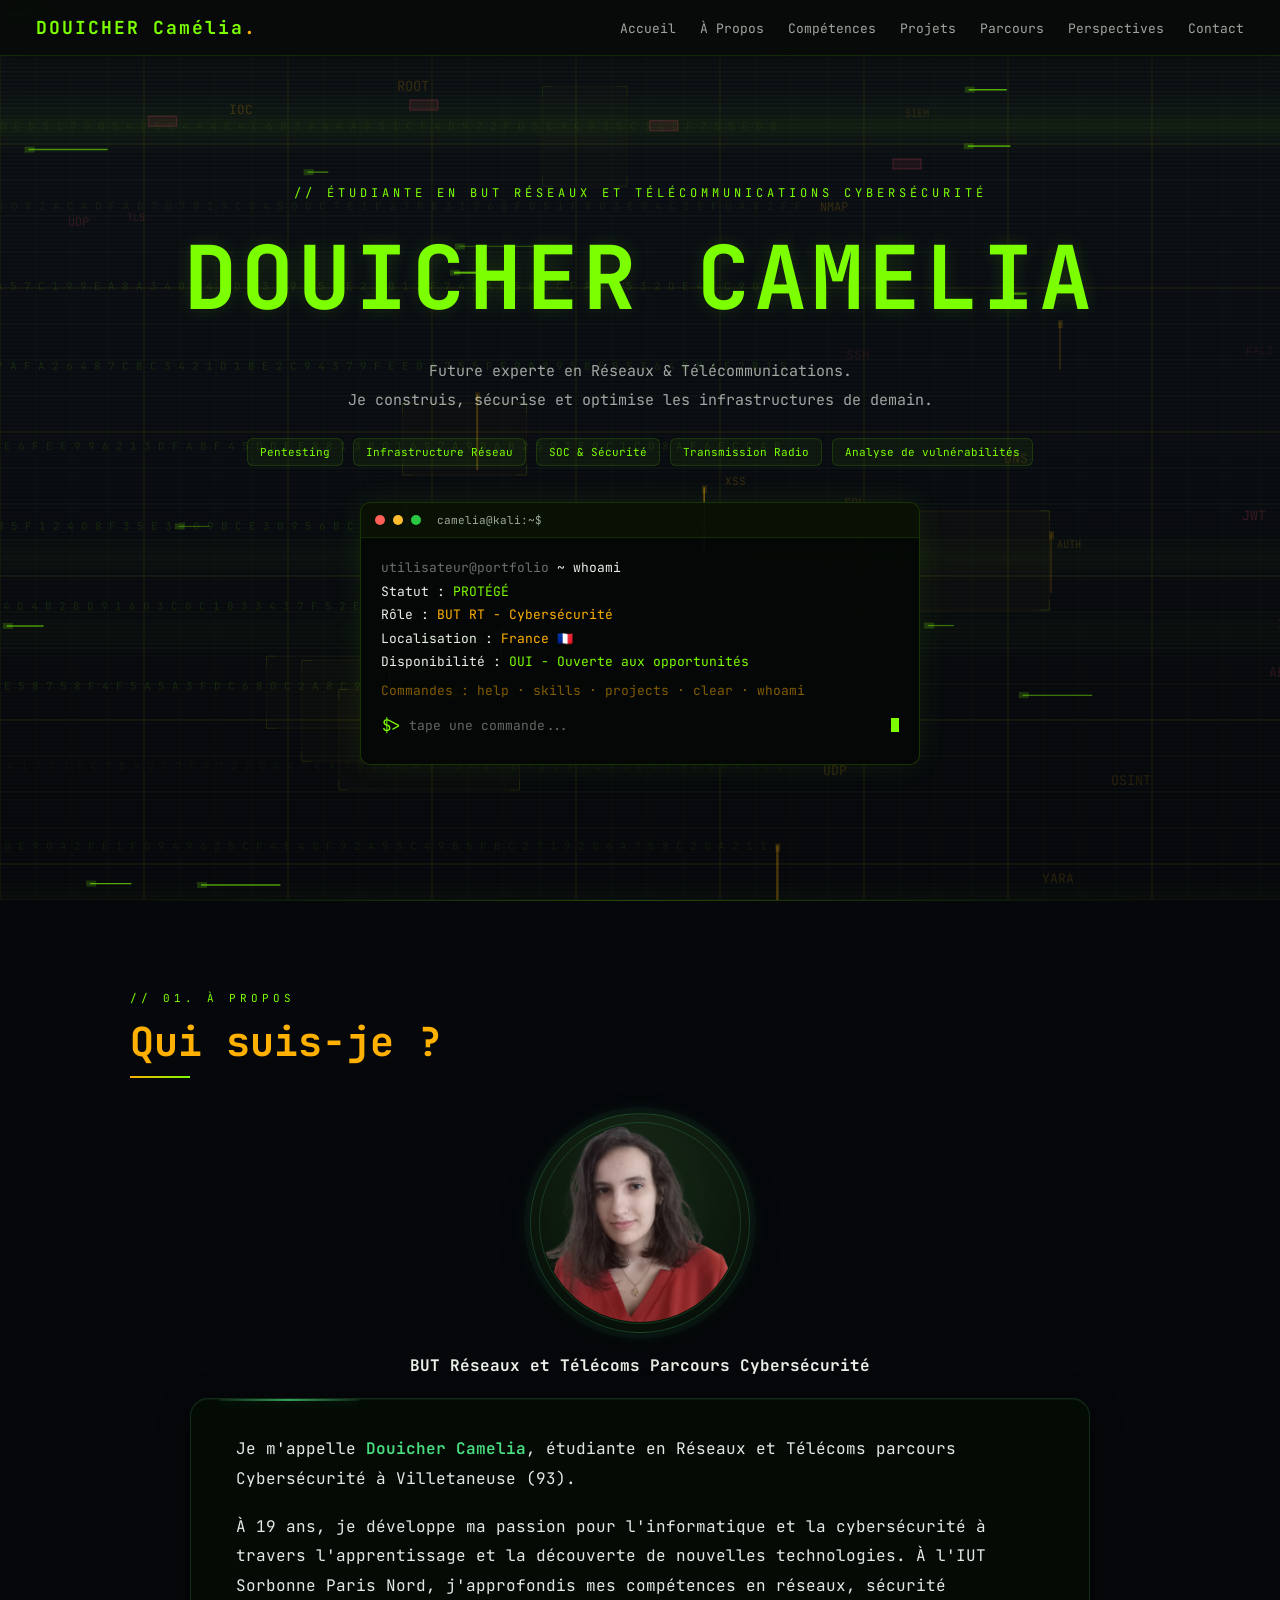
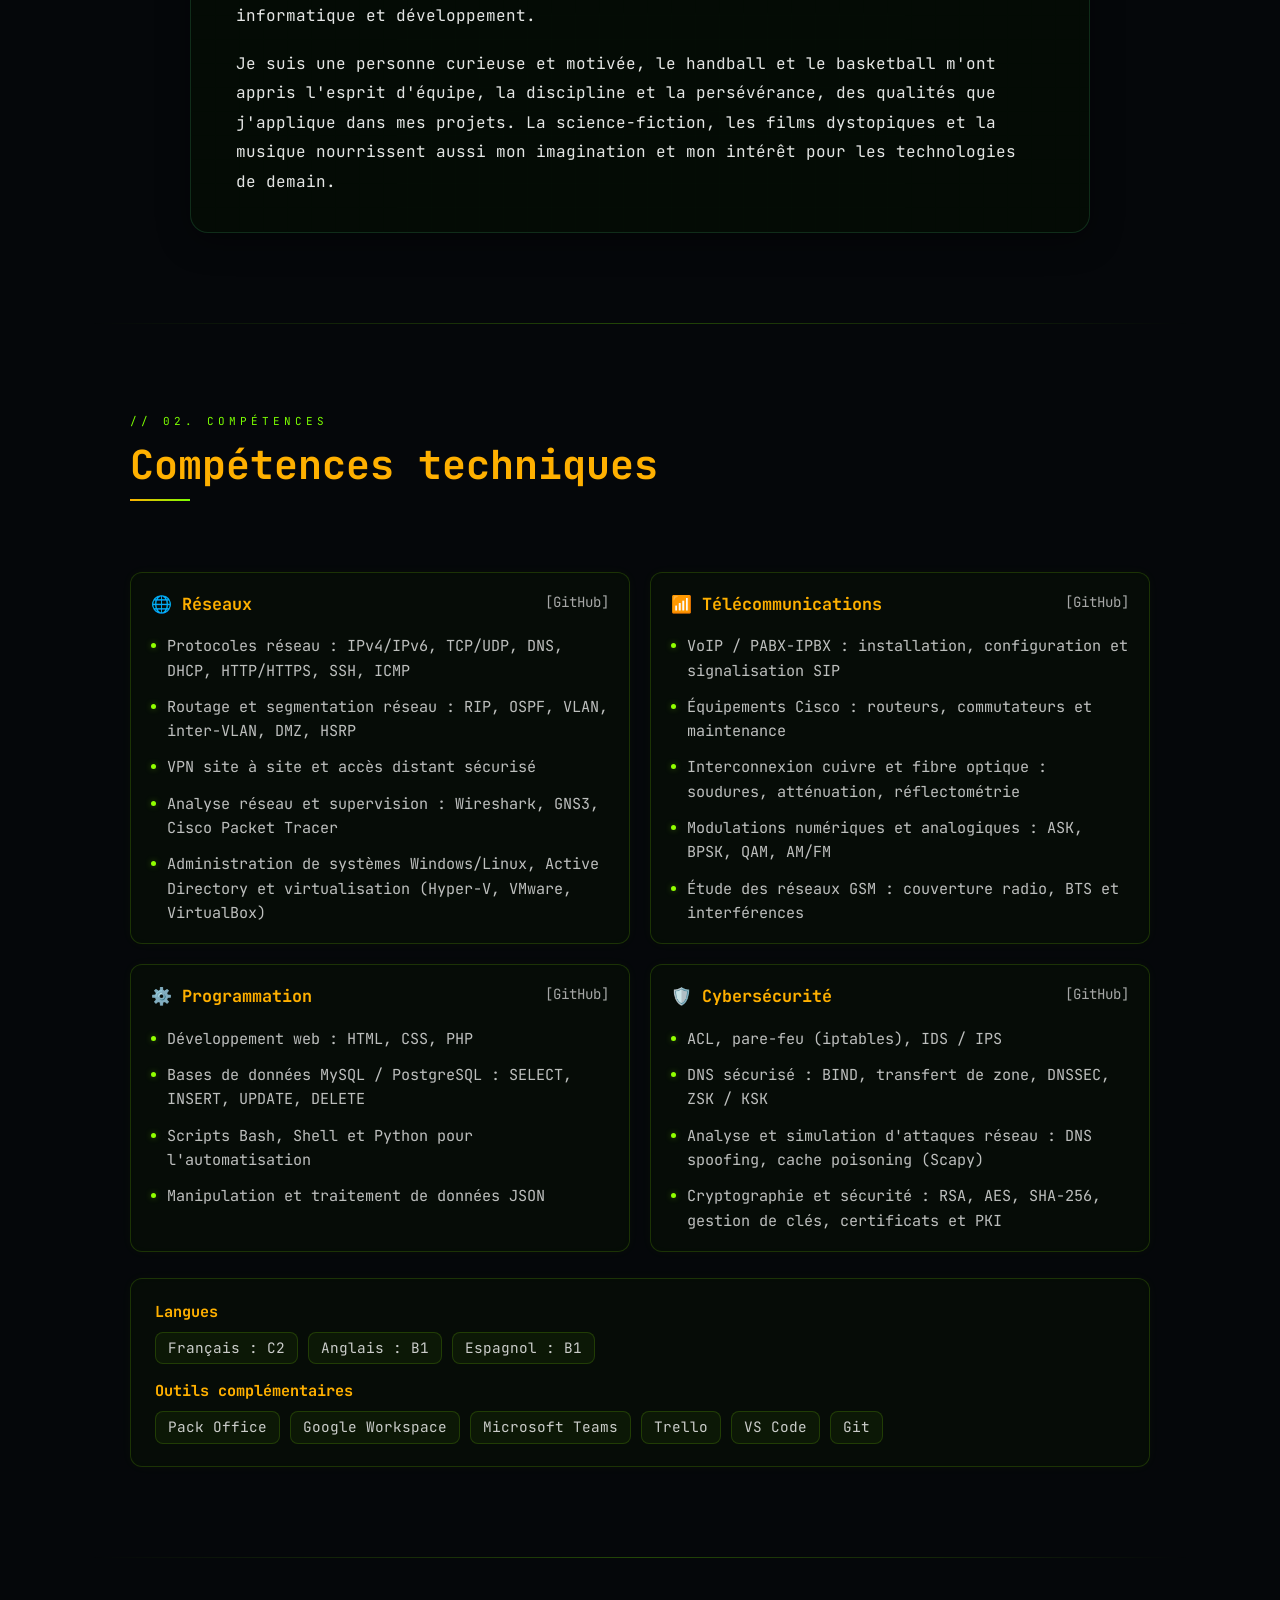
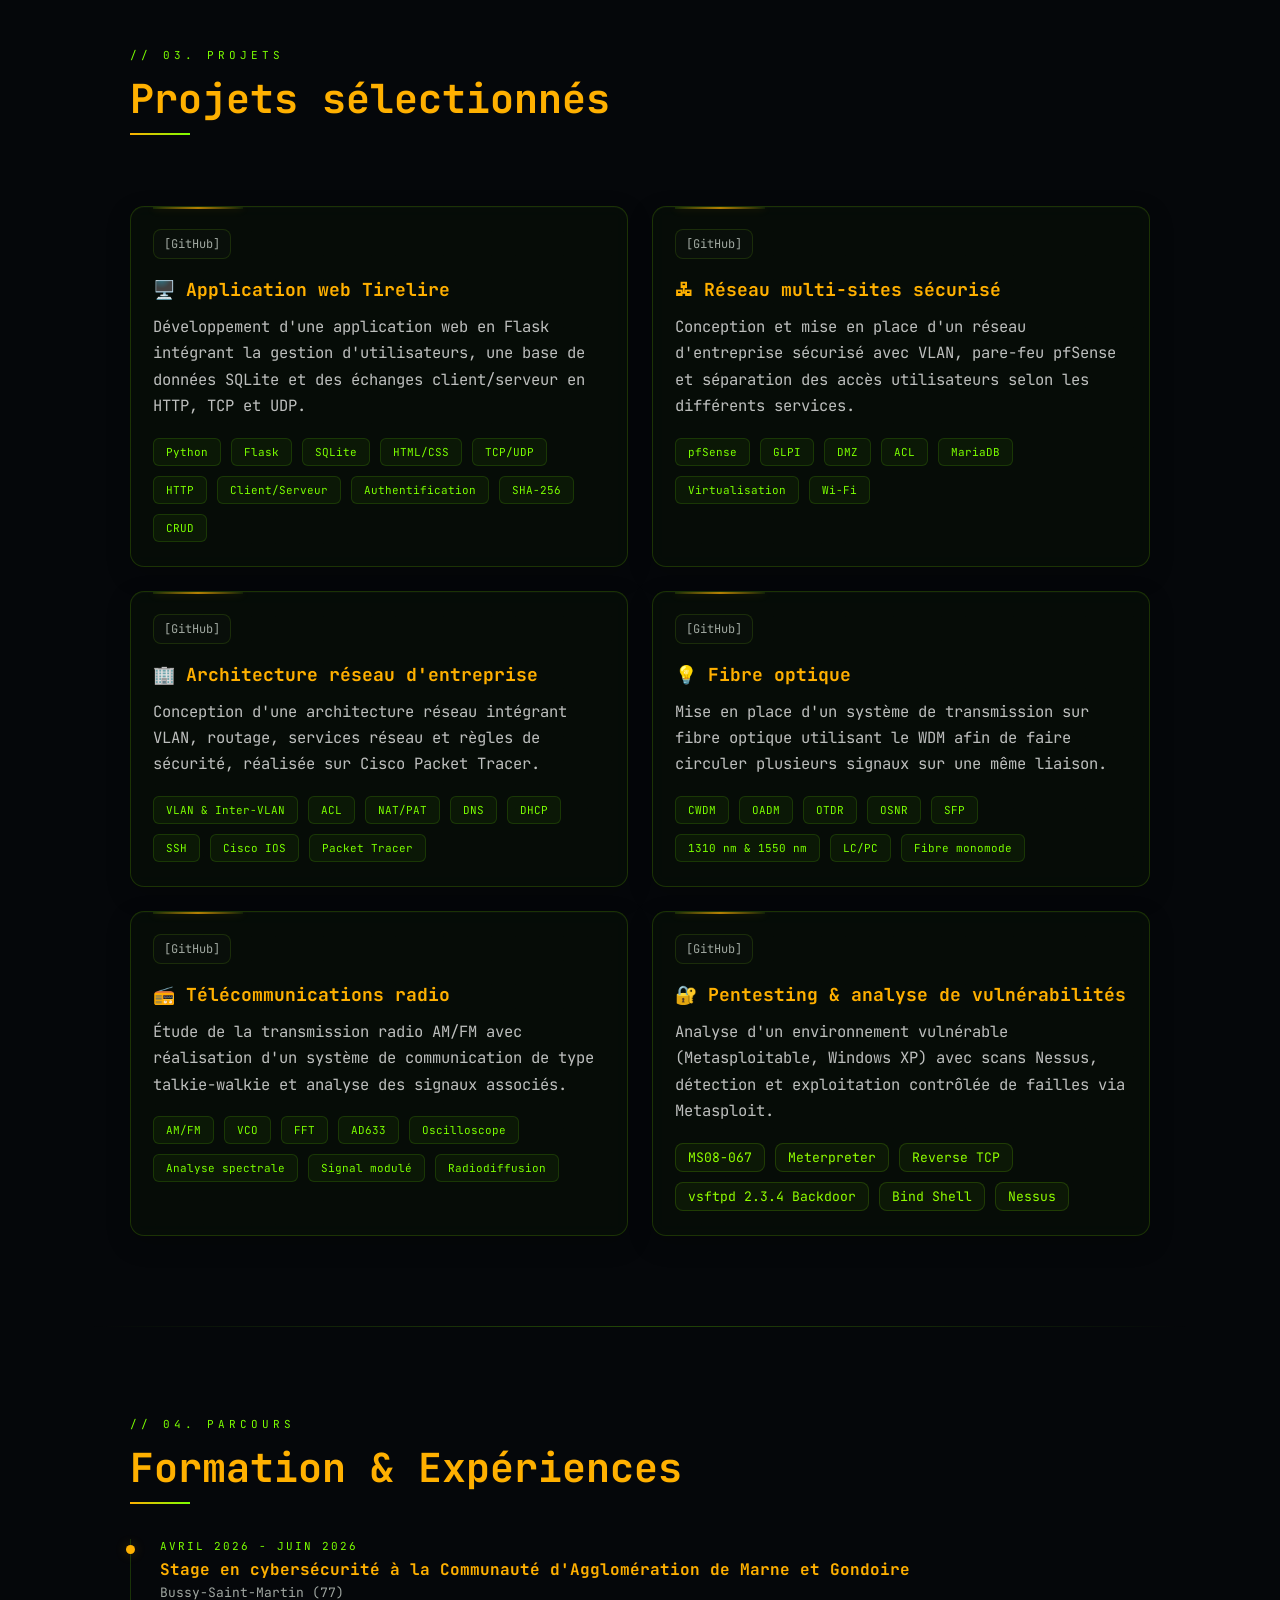
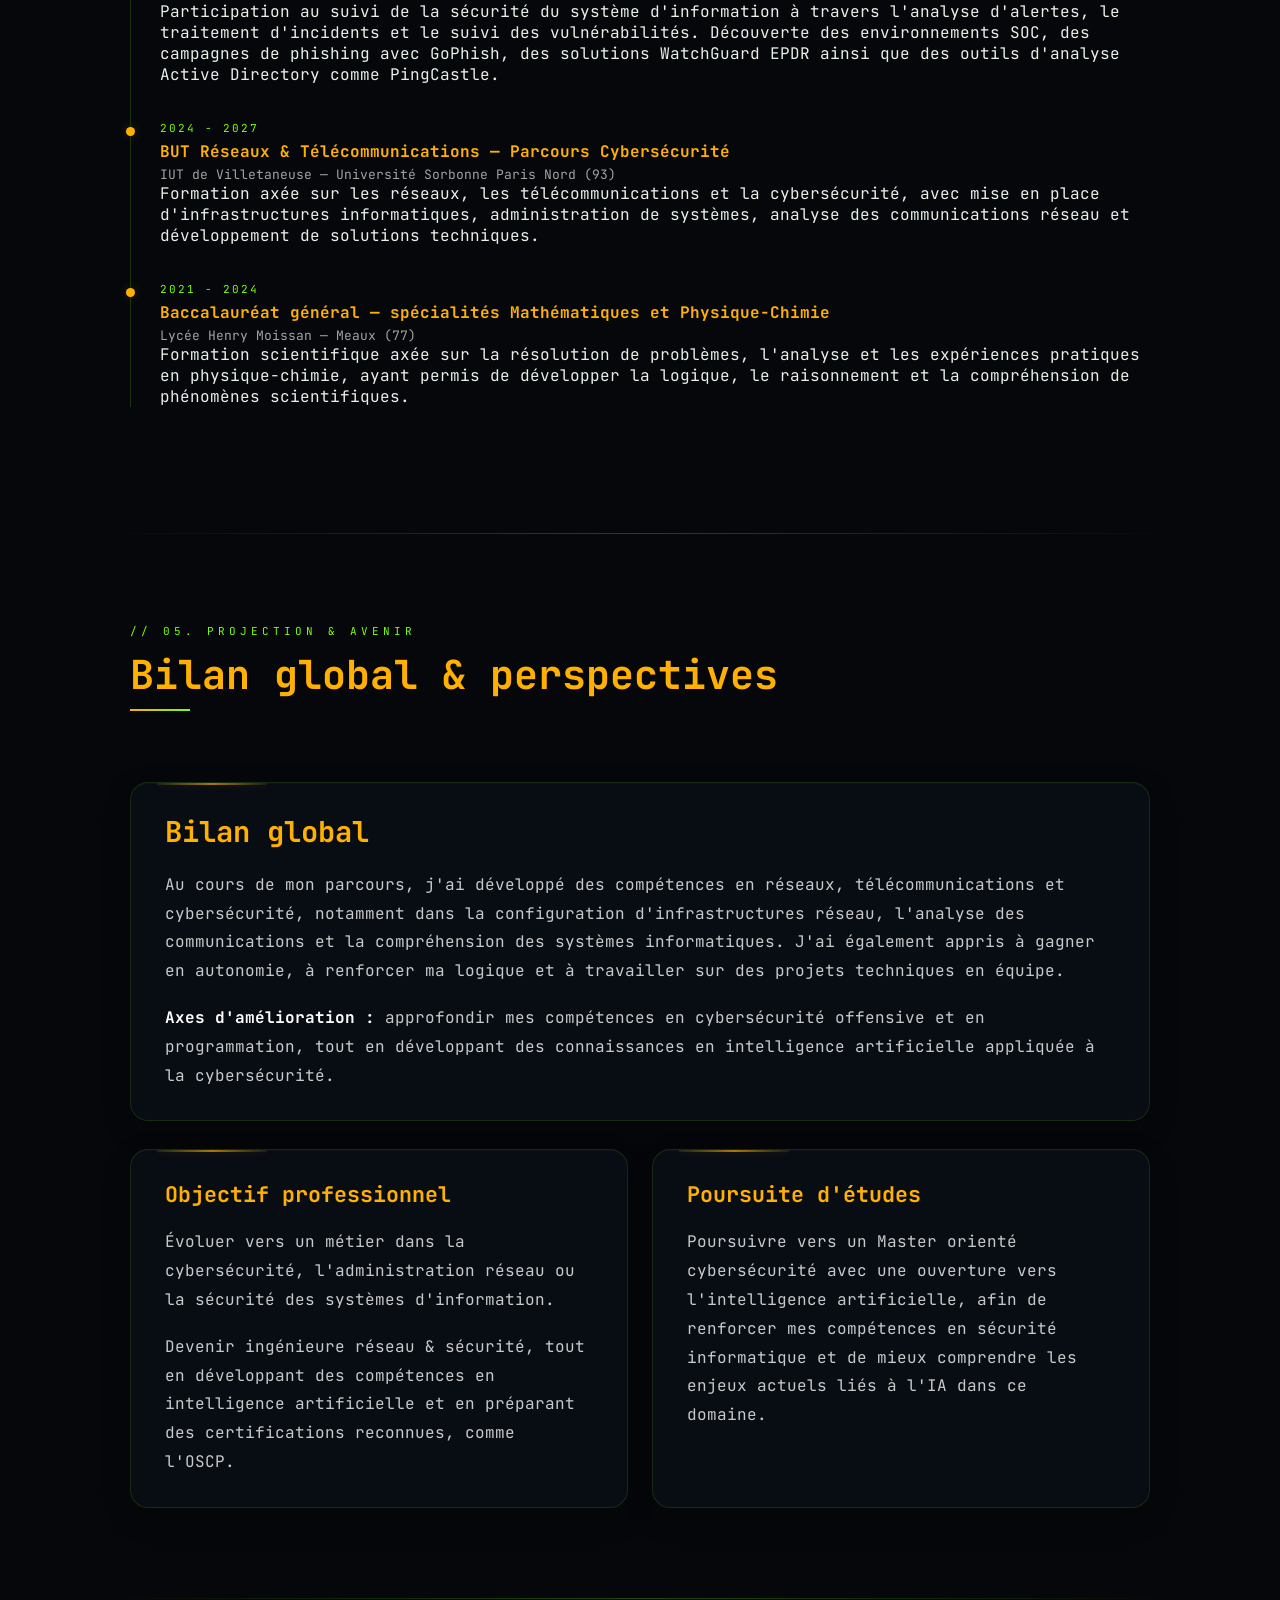
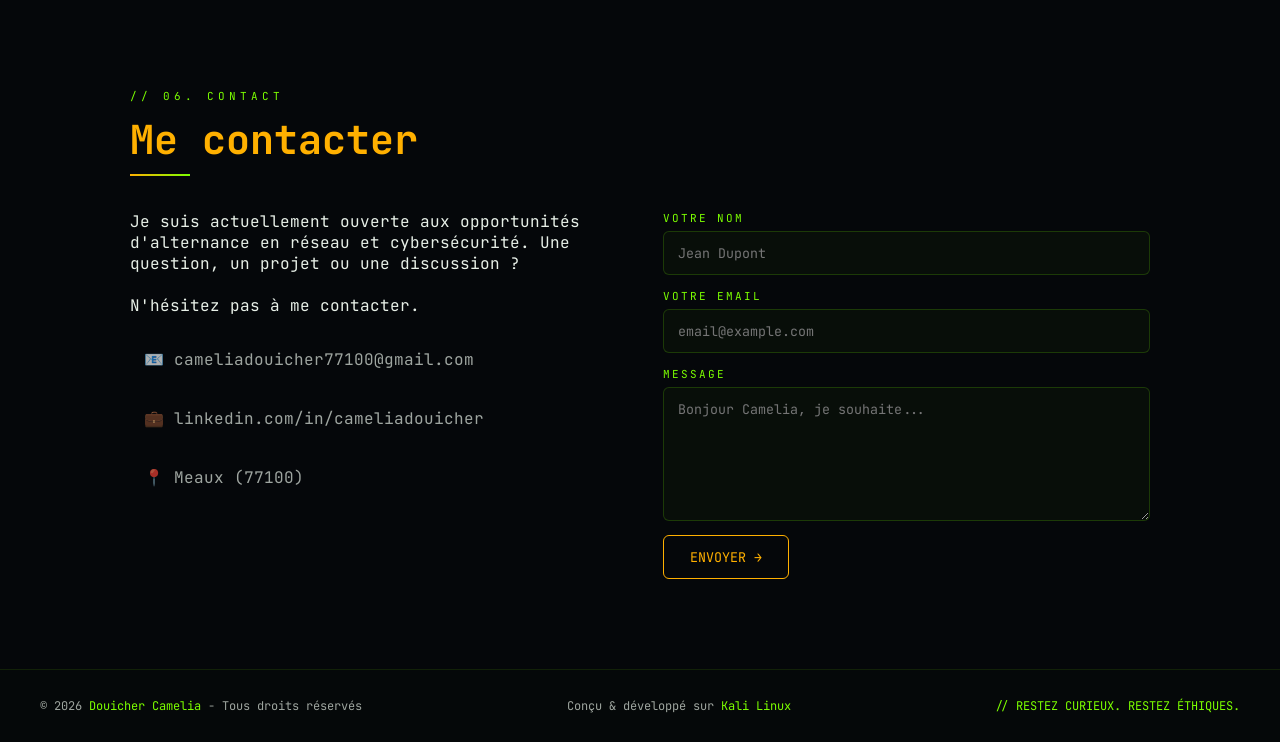
==== index.html @ 4613e871 "Create index.html" ====
<!doctype html>
<html lang="fr">
  <head>
    <meta charset="UTF-8" />
    <meta name="viewport" content="width=device-width, initial-scale=1.0" />
    <title>Portfolio Cyber | DOUICHER Camelia</title>
    <link
      href="https://fonts.googleapis.com/css2?family=JetBrains+Mono:wght@300;400;700&display=swap"
      rel="stylesheet"
    />
    <link rel="stylesheet" href="style.css" />
  </head>
  <body>
    <!-- ── FOND ANIMÉ ── -->
    <canvas id="bg-canvas"></canvas>

    <!-- ── NAVIGATION ── -->
    <nav>
      <a class="nav-logo" href="#home">DOUICHER Camélia<span>.</span></a>
      <ul class="nav-links">
        <li><a href="#home">Accueil</a></li>
        <li><a href="#about">À Propos</a></li>
        <li><a href="#skills">Compétences</a></li>
        <li><a href="#projects">Projets</a></li>
        <li><a href="#experience">Parcours</a></li>
        <li><a href="#avenir">Perspectives</a></li>
        <li><a href="#contact">Contact</a></li>
      </ul>
    </nav>
    
    <!-- ── HERO ── -->
    <header class="hero" id="home">
      <p class="hero-sub">
        // ÉTUDIANTE EN BUT RÉSEAUX ET TÉLÉCOMMUNICATIONS CYBERSÉCURITÉ
      </p>
      <h1 class="glitch" data-text="DOUICHER CAMELIA">DOUICHER CAMELIA</h1>
      <p class="hero-desc">
        Future experte en Réseaux & Télécommunications.
        <br />
        Je construis, sécurise et optimise les infrastructures de demain.
      </p>
      <div class="hero-badges">
        <span class="badge">Pentesting</span>
        <span class="badge">Infrastructure Réseau</span>
        <span class="badge">SOC & Sécurité</span>
        <span class="badge">Transmission Radio</span>
        <span class="badge">Analyse de vulnérabilités</span>
      </div>

      <!-- TERMINAL -->
      <div class="terminal-wrap">
        <div class="terminal">
          <div class="terminal-bar">
            <span class="dot r"></span>
            <span class="dot y"></span>
            <span class="dot g"></span>
            <span class="terminal-title">camelia@kali:~$</span>
          </div>
          <div class="terminal-body">
            <p><span class="t-label">utilisateur@portfolio</span> ~ whoami</p>
            <p>Statut : <span class="t-green">PROTÉGÉ</span></p>
            <p>Rôle : <span class="t-yellow">BUT RT - Cybersécurité</span></p>
            <p>Localisation : <span class="t-yellow">France 🇫🇷</span></p>
            <p>
              Disponibilité :
              <span class="t-green">OUI - Ouverte aux opportunités</span>
            </p>
            <p class="terminal-help">
              Commandes : help · skills · projects · clear · whoami
            </p>
            <div class="terminal-input-row">
              <span class="prompt">$&gt;</span>
              <input
                id="terminal-input"
                placeholder="tape une commande..."
                autocomplete="off"
                spellcheck="false"
              />
              <span class="cursor-blink"></span>
            </div>
            <div id="output"></div>
          </div>
        </div>
      </div>
    </header>

<!-- ── ABOUT ── -->
<div class="section-divider"></div>

<section id="about">
  <p class="section-label fade-in">// 01. À PROPOS</p>
  <h2 class="section-title fade-in">Qui suis-je ?</h2>

  <div class="about-stack">
    <div class="about-photo fade-in">
      <div class="photo-circle">
        <img src="camelia.png" alt="Douicher Camelia">
      </div>
    </div>

      <h4>BUT Réseaux et Télécoms Parcours Cybersécurité</h4>

    <div class="about-text fade-in">
      <div class="about-card">
        <p>
          Je m'appelle <strong>Douicher Camelia</strong>, étudiante en Réseaux et
          Télécoms parcours Cybersécurité à Villetaneuse (93).
        </p>

        <p>
          À 19 ans, je développe ma passion pour l'informatique et la cybersécurité à travers l'apprentissage et la découverte de nouvelles technologies.
          À l'IUT Sorbonne Paris Nord, j'approfondis mes compétences en réseaux, sécurité informatique et développement.
        </p>

        <p>
          Je suis une personne curieuse et motivée, le handball et le basketball m'ont appris l'esprit d'équipe, la discipline et la persévérance, des qualités que j'applique dans mes projets.
          La science-fiction, les films dystopiques et la musique nourrissent aussi mon imagination et mon intérêt pour les technologies de demain.
        </p>
      </div>
    </div>
  </div>
</div>
</section>

<!-- ── SKILLS ── -->
<div class="section-divider"></div>

<section id="skills">
  <p class="section-label fade-in">// 02. COMPÉTENCES</p>
  <h2 class="section-title fade-in">Compétences techniques</h2>

  <div class="skills-grid">

    <article class="skill-card fade-in">
      <div class="skill-card-header">
        <h3>🌐 Réseaux</h3>
        <span class="skill-card-link">[GitHub]</span>
      </div>

      <ul class="skill-list">
        <li>Protocoles réseau : IPv4/IPv6, TCP/UDP, DNS, DHCP, HTTP/HTTPS, SSH, ICMP</li>
        <li>Routage et segmentation réseau : RIP, OSPF, VLAN, inter-VLAN, DMZ, HSRP</li>
        <li>VPN site à site et accès distant sécurisé</li>
        <li>Analyse réseau et supervision : Wireshark, GNS3, Cisco Packet Tracer</li>
        <li>Administration de systèmes Windows/Linux, Active Directory et virtualisation (Hyper-V, VMware, VirtualBox)</li>
      </ul>
    </article>

    <article class="skill-card fade-in">
      <div class="skill-card-header">
        <h3>📶 Télécommunications</h3>
        <span class="skill-card-link">[GitHub]</span>
      </div>

      <ul class="skill-list">
        <li>VoIP / PABX-IPBX : installation, configuration et signalisation SIP</li>
        <li>Équipements Cisco : routeurs, commutateurs et maintenance</li>
        <li>Interconnexion cuivre et fibre optique : soudures, atténuation, réflectométrie</li>
        <li>Modulations numériques et analogiques : ASK, BPSK, QAM, AM/FM</li>
        <li>Étude des réseaux GSM : couverture radio, BTS et interférences</li>
      </ul>
    </article>

    <article class="skill-card fade-in">
      <div class="skill-card-header">
        <h3>⚙️ Programmation</h3>
        <span class="skill-card-link">[GitHub]</span>
      </div>

      <ul class="skill-list">
        <li>Développement web : HTML, CSS, PHP</li>
        <li>Bases de données MySQL / PostgreSQL : SELECT, INSERT, UPDATE, DELETE</li>
        <li>Scripts Bash, Shell et Python pour l'automatisation</li>
        <li>Manipulation et traitement de données JSON</li>
      </ul>
    </article>

    <article class="skill-card fade-in">
      <div class="skill-card-header">
        <h3>🛡️ Cybersécurité</h3>
        <span class="skill-card-link">[GitHub]</span>
      </div>

      <ul class="skill-list">
        <li>ACL, pare-feu (iptables), IDS / IPS</li>
        <li>DNS sécurisé : BIND, transfert de zone, DNSSEC, ZSK / KSK</li>
        <li>Analyse et simulation d'attaques réseau : DNS spoofing, cache poisoning (Scapy)</li>
        <li>Cryptographie et sécurité : RSA, AES, SHA-256, gestion de clés, certificats et PKI</li>
      </ul>
    </article>

    <div class="skills-extra-card fade-in">
      <div class="skills-inline-block">
        <span class="skills-inline-title">Langues</span>
        <div class="skills-inline-tags">
          <span class="skills-inline-tag">Français : C2</span>
          <span class="skills-inline-tag">Anglais : B1</span>
          <span class="skills-inline-tag">Espagnol : B1</span>
        </div>
      </div>

      <div class="skills-inline-block">
        <span class="skills-inline-title">Outils complémentaires</span>
        <div class="skills-inline-tags">
          <span class="skills-inline-tag">Pack Office</span>
          <span class="skills-inline-tag">Google Workspace</span>
          <span class="skills-inline-tag">Microsoft Teams</span>
          <span class="skills-inline-tag">Trello</span>
          <span class="skills-inline-tag">VS Code</span>
          <span class="skills-inline-tag">Git</span>
        </div>
      </div>
    </div>

  </div>
</section>

<!-- ── PROJECTS ── -->
<div class="section-divider"></div>
<section id="projects">
  <p class="section-label fade-in">// 03. PROJETS</p>
  <h2 class="section-title fade-in">Projets sélectionnés</h2>

  <div class="projects-grid">
    <div class="project-card fade-in">
      <div class="project-header">
        <div class="project-links">
          <a href="#">[GitHub]</a>
        </div>
      </div>
      <div class="project-body">
        <div class="project-title">🖥️ Application web Tirelire</div>
        <div class="project-desc">
          Développement d'une application web en Flask intégrant la gestion d'utilisateurs, une base de données SQLite et des échanges client/serveur en HTTP, TCP et UDP.
        </div>
        <div class="project-tags">
          <span class="tool-tag">Python</span>
          <span class="tool-tag">Flask</span>
          <span class="tool-tag">SQLite</span>
          <span class="tool-tag">HTML/CSS</span>
          <span class="tool-tag">TCP/UDP</span>
          <span class="tool-tag">HTTP</span>
          <span class="tool-tag">Client/Serveur</span>
          <span class="tool-tag">Authentification</span>
          <span class="tool-tag">SHA-256</span>
          <span class="tool-tag">CRUD</span>
        </div>
      </div>
    </div>

    <div class="project-card fade-in">
      <div class="project-header">
        <div class="project-links">
          <a href="#">[GitHub]</a>
        </div>
      </div>
      <div class="project-body">
        <div class="project-title">🖧 Réseau multi-sites sécurisé</div>
        <div class="project-desc">
          Conception et mise en place d'un réseau d'entreprise sécurisé avec VLAN, pare-feu pfSense et séparation des accès utilisateurs selon les différents services.
        </div>
        <div class="project-tags">
          <span class="tool-tag">pfSense</span>
          <span class="tool-tag">GLPI</span>
          <span class="tool-tag">DMZ</span>
          <span class="tool-tag">ACL</span>
          <span class="tool-tag">MariaDB</span>
          <span class="tool-tag">Virtualisation</span>
          <span class="tool-tag">Wi-Fi</span>
        </div>
      </div>
    </div>

    <div class="project-card fade-in">
      <div class="project-header">
        <div class="project-links">
          <a href="#">[GitHub]</a>
        </div>
      </div>
      <div class="project-body">
        <div class="project-title">🏢 Architecture réseau d'entreprise</div>
        <div class="project-desc">
          Conception d'une architecture réseau intégrant VLAN, routage, services réseau et règles de sécurité, réalisée sur Cisco Packet Tracer.
        </div>
        <div class="project-tags">
          <span class="tool-tag">VLAN & Inter-VLAN</span>
          <span class="tool-tag">ACL</span>
          <span class="tool-tag">NAT/PAT</span>
          <span class="tool-tag">DNS</span>
          <span class="tool-tag">DHCP</span>
          <span class="tool-tag">SSH</span>
          <span class="tool-tag">Cisco IOS</span>
          <span class="tool-tag">Packet Tracer</span>
        </div>
      </div>
    </div>

    <div class="project-card fade-in">
      <div class="project-header">
        <div class="project-links">
          <a href="#">[GitHub]</a>
        </div>
      </div>
      <div class="project-body">
        <div class="project-title">💡 Fibre optique</div>
        <div class="project-desc">
          Mise en place d'un système de transmission sur fibre optique utilisant le WDM afin de faire circuler plusieurs signaux sur une même liaison.
        </div>
        <div class="project-tags">
          <span class="tool-tag">CWDM</span>
          <span class="tool-tag">OADM</span>
          <span class="tool-tag">OTDR</span>
          <span class="tool-tag">OSNR</span>
          <span class="tool-tag">SFP</span>
          <span class="tool-tag">1310 nm & 1550 nm</span>
          <span class="tool-tag">LC/PC</span>
          <span class="tool-tag">Fibre monomode</span>
        </div>
      </div>
    </div>

    <div class="project-card fade-in">
      <div class="project-header">
        <div class="project-links">
          <a href="#">[GitHub]</a>
        </div>
      </div>
      <div class="project-body">
        <div class="project-title">📻 Télécommunications radio</div>
        <div class="project-desc">
          Étude de la transmission radio AM/FM avec réalisation d'un système de communication de type talkie-walkie et analyse des signaux associés.
        </div>
        <div class="project-tags">
          <span class="tool-tag">AM/FM</span>
          <span class="tool-tag">VCO</span>
          <span class="tool-tag">FFT</span>
          <span class="tool-tag">AD633</span>
          <span class="tool-tag">Oscilloscope</span>
          <span class="tool-tag">Analyse spectrale</span>
          <span class="tool-tag">Signal modulé</span>
          <span class="tool-tag">Radiodiffusion</span>
        </div>
      </div>
    </div>

    <div class="project-card fade-in">
      <div class="project-header">
        <div class="project-links">
          <a href="#">[GitHub]</a>
        </div>
      </div>
      <div class="project-body">
        <div class="project-title">🔐 Pentesting & analyse de vulnérabilités</div>
        <div class="project-desc">
          Analyse d'un environnement vulnérable (Metasploitable, Windows XP) avec scans Nessus, détection et exploitation contrôlée de failles via Metasploit.
        </div>
        <div class="project-tags">
          <span class="tag">MS08-067</span>
          <span class="tag">Meterpreter</span>
          <span class="tag">Reverse TCP</span>
          <span class="tag">vsftpd 2.3.4 Backdoor</span>
          <span class="tag">Bind Shell</span>
          <span class="tag">Nessus</span>
        </div>
      </div>
    </div>
  </div>
</section>

<!-- ── EXPERIENCE ── -->
<div class="section-divider"></div>
<section id="experience">
  <p class="section-label fade-in">// 04. PARCOURS</p>
  <h2 class="section-title fade-in">Formation & Expériences</h2>

  <div class="timeline">
    <div class="timeline-item">
      <div class="timeline-date">AVRIL 2026 - JUIN 2026</div>
      <div class="timeline-role">
        Stage en cybersécurité à la Communauté d'Agglomération de Marne et Gondoire
      </div>
      <div class="timeline-company">Bussy-Saint-Martin (77)</div>
      <div class="timeline-body">
        Participation au suivi de la sécurité du système d'information à travers l'analyse d'alertes, le traitement d'incidents et le suivi des vulnérabilités. Découverte des environnements SOC, des campagnes de phishing avec GoPhish, des solutions WatchGuard EPDR ainsi que des outils d'analyse Active Directory comme PingCastle.
      </div>
    </div>

    <div class="timeline-item">
      <div class="timeline-date">2024 - 2027</div>
      <div class="timeline-role">BUT Réseaux & Télécommunications — Parcours Cybersécurité</div>
      <div class="timeline-company">IUT de Villetaneuse — Université Sorbonne Paris Nord (93)</div>
      <div class="timeline-body">
        Formation axée sur les réseaux, les télécommunications et la cybersécurité, avec mise en place d'infrastructures informatiques, administration de systèmes, analyse des communications réseau et développement de solutions techniques.
      </div>
    </div>

    <div class="timeline-item">
      <div class="timeline-date">2021 - 2024</div>
      <div class="timeline-role">Baccalauréat général — spécialités Mathématiques et Physique-Chimie</div>
      <div class="timeline-company">Lycée Henry Moissan — Meaux (77)</div>
      <div class="timeline-body">
        Formation scientifique axée sur la résolution de problèmes, l'analyse et les expériences pratiques en physique-chimie, ayant permis de développer la logique, le raisonnement et la compréhension de phénomènes scientifiques.
      </div>
    </div>
  </div>
</section>

<!-- ── PROJECTION & AVENIR ── -->
<div class="section-divider"></div>

<section id="avenir">
  <p class="section-label fade-in">// 05. PROJECTION & AVENIR</p>
  <h2 class="section-title fade-in">Bilan global & perspectives</h2>

  <div class="future-layout">
    <div class="future-main-card fade-in">
      <h3>Bilan global</h3>
      <p>
        Au cours de mon parcours, j'ai développé des compétences en réseaux, télécommunications et cybersécurité, notamment dans la configuration d'infrastructures réseau, l'analyse des communications et la compréhension des systèmes informatiques.
        J'ai également appris à gagner en autonomie, à renforcer ma logique et à travailler sur des projets techniques en équipe.
      </p>

      <p>
        <strong>Axes d'amélioration :</strong> approfondir mes compétences en cybersécurité offensive et en programmation, tout en développant des connaissances en intelligence artificielle appliquée à la cybersécurité.
      </p>
    </div>

    <div class="future-cards">
      <div class="future-small-card fade-in">
        <h3>Objectif professionnel</h3>
        <p>
          Évoluer vers un métier dans la cybersécurité, l'administration réseau ou la sécurité des systèmes d'information.
        </p>
        <p>
          Devenir ingénieure réseau & sécurité, tout en développant des compétences en intelligence artificielle et en préparant des certifications reconnues, comme l'OSCP.
        </p>
      </div>

      <div class="future-small-card fade-in">
        <h3>Poursuite d'études</h3>
        <p>
          Poursuivre vers un Master orienté cybersécurité avec une ouverture vers l'intelligence artificielle, afin de renforcer mes compétences en sécurité informatique et de mieux comprendre les enjeux actuels liés à l'IA dans ce domaine.
        </p>
      </div>
    </div>
  </div>
</section>

<!-- ── CONTACT ── -->
<div class="section-divider"></div>
<section id="contact">
  <p class="section-label fade-in">// 06. CONTACT</p>
  <h2 class="section-title fade-in">Me contacter</h2>

  <div class="contact-grid">
    <div class="contact-info fade-in">
      <p>
        Je suis actuellement ouverte aux opportunités d'alternance
        en réseau et cybersécurité. Une question, un projet ou une discussion ?
      </p><br>

      <p>
        N'hésitez pas à me contacter.
      </p><br>

      <div class="contact-links">
        <a class="contact-link" href="mailto:cameliadouicher77100@gmail.com">
          <span class="cl-icon">📧</span> cameliadouicher77100@gmail.com
        </a>

        <a
          class="contact-link"
          href="https://linkedin.com/in/cameliadouicher"
          target="_blank"
        >
          <span class="cl-icon">💼</span> linkedin.com/in/cameliadouicher
        </a>

        <div class="contact-link">
          <span class="cl-icon">📍</span> Meaux (77100)
        </div>
      </div>
    </div>

    <form class="contact-form fade-in" action="https://formspree.io/f/mnjyakap" method="POST">
      <div class="form-field">
        <label for="name">VOTRE NOM</label>
        <input type="text" id="name" name="name" placeholder="Jean Dupont" required>
      </div>

      <div class="form-field">
        <label for="email">VOTRE EMAIL</label>
        <input type="email" id="email" name="email" placeholder="email@example.com" required>
      </div>

      <div class="form-field">
        <label for="message">MESSAGE</label>
        <textarea id="message" name="message" rows="6" placeholder="Bonjour Camelia, je souhaite..." required></textarea>
      </div>

      <input type="hidden" name="_subject" value="Nouveau message depuis le portfolio">

      <button type="submit" class="btn-submit">ENVOYER →</button>
    </form>
  </div>
</section>

<!-- ── FOOTER ── -->
<footer>
  <div>© 2026 <span>Douicher Camelia</span> - Tous droits réservés</div>
  <div>Conçu & développé sur <span>Kali Linux</span></div>
  <div class="footer-slogan">// RESTEZ CURIEUX. RESTEZ ÉTHIQUES.</div>
</footer>

<!-- ── SCRIPTS ── -->
<script src="main.js"></script>
</body>
</html>
---- style.css ----
* {
  box-sizing: border-box;
  margin: 0;
  padding: 0;
}

:root {
  --bg: #05070a;
  --bg-soft: rgba(11, 15, 20, 0.9);
  --panel: rgba(8, 12, 10, 0.78);
  --panel-2: rgba(14, 18, 12, 0.92);

  --green: #7cff00;
  --green-soft: #b7ff7a;
  --amber: #ffb000;
  --red: #ff4d6d;
  --text: #e8f0e8;
  --muted: rgba(232, 240, 232, 0.68);

  --border: rgba(124, 255, 0, 0.18);
  --border-2: rgba(255, 176, 0, 0.18);
  --card: rgba(8, 12, 10, 0.74);
  --shadow: 0 0 28px rgba(124, 255, 0, 0.06);
}

html {
  scroll-behavior: smooth;
}

body {
  background: var(--bg);
  color: var(--text);
  font-family: "JetBrains Mono", monospace;
  overflow-x: hidden;
  min-height: 100vh;
}

a {
  color: inherit;
  text-decoration: none;
}

button,
input,
textarea {
  font-family: inherit;
}

#bg-canvas {
  position: fixed;
  inset: 0;
  z-index: 0;
  pointer-events: none;
}

body::after {
  content: "";
  position: fixed;
  inset: 0;
  z-index: 1;
  pointer-events: none;
  background:
    linear-gradient(to bottom, rgba(124, 255, 0, 0.015), transparent 22%),
    repeating-linear-gradient(
      to bottom,
      transparent 0,
      transparent 3px,
      rgba(255, 255, 255, 0.018) 3px,
      rgba(255, 255, 255, 0.018) 4px
    );
}

nav,
.hero,
section,
.section-divider,
footer,
#scrollTop {
  position: relative;
  z-index: 2;
}

/* NAV */
nav {
  position: fixed;
  top: 0;
  left: 0;
  right: 0;
  z-index: 50;
  display: flex;
  align-items: center;
  justify-content: space-between;
  padding: 16px 36px;
  background: rgba(7, 10, 8, 0.92);
  border-bottom: 1px solid rgba(124, 255, 0, 0.12);
  backdrop-filter: blur(12px);
  box-shadow: 0 8px 24px rgba(0, 0, 0, 0.28);
}

.nav-logo {
  color: var(--green);
  font-size: 18px;
  font-weight: 700;
  letter-spacing: 2px;
}

.nav-logo span {
  color: var(--amber);
}

.nav-links {
  display: flex;
  gap: 24px;
  list-style: none;
}

.nav-links a {
  color: var(--muted);
  font-size: 13px;
  transition: color 0.25s ease;
}

.nav-links a:hover,
.nav-links a.active {
  color: var(--amber);
}

/* HERO */
.hero {
  min-height: 100vh;
  padding: 130px 20px 80px;
  display: flex;
  flex-direction: column;
  align-items: center;
  justify-content: center;
  text-align: center;
  max-width: 1100px;
  margin: 0 auto;
}

.hero-sub {
  margin-bottom: 18px;
  color: var(--green);
  font-size: 12px;
  letter-spacing: 4px;
}

.glitch {
  position: relative;
  color: var(--green);
  font-size: clamp(40px, 8vw, 88px);
  font-weight: 700;
  letter-spacing: 4px;
  text-shadow: 0 0 18px rgba(124, 255, 0, 0.14);
}

.glitch::before,
.glitch::after {
  content: attr(data-text);
  position: absolute;
  inset: 0;
  opacity: 0;
}

.glitch::before {
  color: var(--red);
  animation: glitchTop 3s infinite;
}

.glitch::after {
  color: var(--amber);
  animation: glitchBottom 3s infinite;
}

.hero-desc {
  max-width: 760px;
  margin-top: 22px;
  color: var(--muted);
  font-size: 15px;
  line-height: 1.9;
}

.text-accent,
.about-text strong {
  color: var(--amber);
}

.hero-badges,
.tool-tags,
.project-tags {
  display: flex;
  flex-wrap: wrap;
  gap: 10px;
}

.hero-badges {
  justify-content: center;
  margin-top: 24px;
}

.badge,
.tool-tag,
.tag {
  display: inline-block;
  padding: 6px 12px;
  color: var(--green);
  background: rgba(124, 255, 0, 0.05);
  border: 1px solid rgba(124, 255, 0, 0.14);
  border-radius: 6px;
  font-size: 11px;
}

/* TERMINAL */
.terminal-wrap {
  width: 100%;
  max-width: 560px;
  margin-top: 36px;
}

.terminal {
  overflow: hidden;
  text-align: left;
  background: rgba(5, 8, 6, 0.95);
  border: 1px solid rgba(124, 255, 0, 0.18);
  border-radius: 10px;
  box-shadow: 0 0 32px rgba(124, 255, 0, 0.08);
}

.terminal-bar {
  display: flex;
  align-items: center;
  gap: 8px;
  padding: 10px 14px;
  background: rgba(124, 255, 0, 0.04);
  border-bottom: 1px solid rgba(124, 255, 0, 0.1);
}

.dot {
  width: 10px;
  height: 10px;
  border-radius: 50%;
}

.dot.r { background: #ff5f57; }
.dot.y { background: #febc2e; }
.dot.g { background: #28c840; }

.terminal-title {
  margin-left: 8px;
  color: var(--muted);
  font-size: 11px;
}

.terminal-body {
  padding: 18px 20px;
}

.terminal-body p,
#output {
  font-size: 13px;
  line-height: 1.8;
}

.t-label { color: rgba(232, 240, 232, 0.45); }
.t-green { color: var(--green); }
.t-yellow { color: var(--amber); }
.t-red { color: var(--red); }

.terminal-help {
  margin-top: 6px;
  color: rgba(255, 176, 0, 0.5);
  font-size: 11px;
}

.terminal-input-row {
  display: flex;
  align-items: center;
  gap: 8px;
  margin-top: 12px;
}

.prompt {
  color: var(--green);
}

#terminal-input {
  flex: 1;
  min-width: 0;
  color: var(--amber);
  background: transparent;
  border: 0;
  outline: 0;
  font-size: 13px;
}

#terminal-input::placeholder {
  color: rgba(232, 240, 232, 0.42);
}

.cursor-blink {
  width: 8px;
  height: 14px;
  background: var(--green);
  animation: blink 1s infinite;
}

#output {
  max-height: 180px;
  margin-top: 10px;
  overflow-y: auto;
}

.out-line { color: var(--green); }
.out-info { color: var(--amber); }
.out-err { color: var(--red); }

/* SECTIONS */
section {
  max-width: 1100px;
  margin: 0 auto;
  padding: 90px 40px;
}

.section-divider {
  max-width: 1100px;
  height: 1px;
  margin: 0 auto;
  background: linear-gradient(
    90deg,
    transparent,
    rgba(124, 255, 0, 0.26),
    transparent
  );
}

.section-label {
  margin-bottom: 10px;
  color: var(--green);
  font-size: 11px;
  letter-spacing: 4px;
}

.section-title {
  display: inline-block;
  position: relative;
  margin-bottom: 45px;
  color: var(--amber);
  font-size: clamp(26px, 4vw, 40px);
}

.section-title::after {
  content: "";
  position: absolute;
  left: 0;
  bottom: -10px;
  width: 60px;
  height: 2px;
  background: linear-gradient(90deg, var(--amber), var(--green));
}

/* GRIDS */
.about-grid,
.contact-grid {
  display: grid;
  grid-template-columns: 1fr 1fr;
  gap: 45px;
  align-items: start;
}

.skills-grid {
  display: grid;
  grid-template-columns: repeat(2, minmax(320px, 1fr));
  gap: 20px;
  margin-top: 36px;
}

.skill-card {
  background: rgba(7, 15, 7, 0.74);
  border: 1px solid rgba(145, 255, 0, 0.16);
  border-radius: 12px;
  padding: 20px 20px 18px;
  backdrop-filter: blur(6px);
  box-shadow:
    0 0 12px rgba(145, 255, 0, 0.03),
    inset 0 0 10px rgba(145, 255, 0, 0.015);
  transition: transform 0.25s ease, border-color 0.25s ease;
}

.skill-card:hover {
  transform: translateY(-3px);
  border-color: rgba(145, 255, 0, 0.28);
}

.skill-card-header {
  display: flex;
  justify-content: space-between;
  align-items: flex-start;
  gap: 14px;
  margin-bottom: 18px;
}

.skill-card-header h3 {
  margin: 0;
  color: #ffb000;
  font-size: 1.05rem;
  line-height: 1.4;
  font-weight: 700;
}

.skill-card-link {
  color: rgba(220, 220, 220, 0.75);
  font-size: 0.88rem;
  white-space: nowrap;
}

.skill-list {
  list-style: none;
  margin: 0;
  padding: 0;
}

.skill-list li {
  position: relative;
  padding-left: 16px;
  margin-bottom: 12px;
  color: rgba(230, 230, 230, 0.82);
  line-height: 1.6;
  font-size: 0.95rem;
}

.skill-list li::before {
  content: "";
  position: absolute;
  left: 0;
  top: 9px;
  width: 5px;
  height: 5px;
  border-radius: 50%;
  background: #91ff00;
  box-shadow: 0 0 6px rgba(145, 255, 0, 0.35);
}

.skill-list li:last-child {
  margin-bottom: 0;
}

.skills-extra-card {
  grid-column: 1 / -1; /* prend toute la largeur de la grille */
  width: 100%;
  margin-top: 6px;
  background: rgba(7, 15, 7, 0.74);
  border: 1px solid rgba(145, 255, 0, 0.16);
  border-radius: 12px;
  padding: 22px 24px;
  backdrop-filter: blur(6px);
  box-shadow:
    0 0 12px rgba(145, 255, 0, 0.03),
    inset 0 0 10px rgba(145, 255, 0, 0.015);
  transition: transform 0.25s ease, border-color 0.25s ease;
}

.skills-extra-card:hover {
  transform: translateY(-3px);
  border-color: rgba(145, 255, 0, 0.28);
}

.skills-extra-header {
  margin-bottom: 18px;
}

.skills-extra-header h3 {
  margin: 0;
  color: #ffb000;
  font-size: 1.05rem;
  line-height: 1.4;
  font-weight: 700;
}

.skills-inline-block {
  margin-bottom: 16px;
}

.skills-inline-block:last-child {
  margin-bottom: 0;
}

.skills-inline-title {
  display: inline-block;
  margin-bottom: 10px;
  color: #ffb000;
  font-size: 0.95rem;
  font-weight: 700;
}

.skills-inline-tags {
  display: flex;
  flex-wrap: wrap;
  gap: 10px;
}

.skills-inline-tag {
  display: inline-flex;
  align-items: center;
  padding: 8px 12px;
  border-radius: 8px;
  border: 1px solid rgba(145, 255, 0, 0.16);
  background: rgba(145, 255, 0, 0.05);
  color: rgba(230, 230, 230, 0.88);
  font-size: 0.9rem;
  line-height: 1;
  white-space: nowrap;
}

.projects-grid {
  display: grid;
  grid-template-columns: repeat(2, minmax(320px, 1fr));
  gap: 24px;
  margin-top: 36px;
}

.project-card {
  position: relative;
  background: rgba(7, 15, 7, 0.76);
  border: 1px solid rgba(145, 255, 0, 0.16);
  border-radius: 14px;
  overflow: hidden;
  backdrop-filter: blur(8px);
  box-shadow:
    0 8px 24px rgba(0, 0, 0, 0.22),
    inset 0 1px 0 rgba(255, 255, 255, 0.02);
  transition:
    transform 0.25s ease,
    border-color 0.25s ease,
    box-shadow 0.25s ease;
}

.project-card:hover {
  transform: translateY(-5px);
  border-color: rgba(255, 176, 0, 0.35);
  box-shadow:
    0 12px 28px rgba(0, 0, 0, 0.28),
    0 0 18px rgba(255, 176, 0, 0.06);
}

/* fine ligne décorative en haut */
.project-card::before {
  content: "";
  position: absolute;
  top: 0;
  left: 22px;
  width: 90px;
  height: 2px;
  background: linear-gradient(
    90deg,
    rgba(145, 255, 0, 0.12),
    rgba(255, 176, 0, 0.7),
    rgba(145, 255, 0, 0.08)
  );
  box-shadow: 0 0 8px rgba(255, 176, 0, 0.18);
}

/* texture légère */
.project-card::after {
  content: "";
  position: absolute;
  inset: 0;
  background:
    linear-gradient(rgba(145, 255, 0, 0.018) 1px, transparent 1px),
    linear-gradient(90deg, rgba(145, 255, 0, 0.018) 1px, transparent 1px);
  background-size: 24px 24px;
  opacity: 0.14;
  pointer-events: none;
}

.project-header {
  position: relative;
  z-index: 2;
  display: flex;
  justify-content: space-between;
  align-items: center;
  padding: 22px 22px 0;
}

.project-icon {
  font-size: 24px;
  line-height: 1;
  opacity: 0.95;
}

.project-links {
  display: flex;
  align-items: center;
  gap: 10px;
}

.project-links a {
  color: var(--muted);
  font-size: 12px;
  text-decoration: none;
  padding: 6px 10px;
  border: 1px solid rgba(145, 255, 0, 0.12);
  border-radius: 8px;
  background: rgba(255, 255, 255, 0.015);
  transition: 0.2s ease;
}

.project-links a:hover {
  color: var(--amber);
  border-color: rgba(255, 176, 0, 0.28);
}

.project-body {
  position: relative;
  z-index: 2;
  padding: 18px 22px 24px;
}

.project-title {
  margin-bottom: 12px;
  color: var(--amber);
  font-size: 18px;
  font-weight: 700;
  line-height: 1.4;
}

.project-desc {
  color: rgba(230, 230, 230, 0.82);
  line-height: 1.7;
  font-size: 0.97rem;
  margin-bottom: 18px;
}

.project-tags {
  display: flex;
  flex-wrap: wrap;
  gap: 10px;
}

.tag {
  display: inline-flex;
  align-items: center;
  padding: 7px 12px;
  border-radius: 8px;
  border: 1px solid rgba(145, 255, 0, 0.16);
  background: rgba(145, 255, 0, 0.05);
  color: #91ff00;
  font-size: 0.82rem;
  line-height: 1;
  white-space: nowrap;
}

/* responsive */
@media (max-width: 900px) {
  .projects-grid {
    grid-template-columns: 1fr;
  }
}

/* TIMELINE */
.timeline {
  position: relative;
  padding-left: 30px;
}

.timeline::before {
  content: "";
  position: absolute;
  top: 0;
  bottom: 0;
  left: 0;
  width: 1px;
  background: rgba(124, 255, 0, 0.18);
}

.timeline-item {
  position: relative;
  margin-bottom: 36px;
  opacity: 1;
  transform: none;
}

.timeline-item::before {
  content: "";
  position: absolute;
  top: 6px;
  left: -34px;
  width: 9px;
  height: 9px;
  background: var(--amber);
  border-radius: 50%;
  box-shadow: 0 0 12px rgba(255, 176, 0, 0.22);
}

.timeline-date {
  color: var(--green);
  font-size: 11px;
  letter-spacing: 2px;
  margin-bottom: 6px;
}

.timeline-role {
  color: var(--amber);
  font-weight: 700;
  margin-bottom: 4px;
}

.timeline-company {
  color: var(--muted);
  font-size: 13px;
}

.future-layout {
  display: flex;
  flex-direction: column;
  gap: 28px;
  margin-top: 36px;
}

.future-main-card,
.future-small-card {
  position: relative;
  background: rgba(10, 16, 24, 0.72);
  border: 1px solid rgba(145, 255, 0, 0.12);
  border-radius: 18px;
  padding: 30px 34px;
  backdrop-filter: blur(8px);
  box-shadow:
    0 10px 28px rgba(0, 0, 0, 0.22),
    inset 0 1px 0 rgba(255, 255, 255, 0.02);
  overflow: hidden;
}

.future-main-card::before,
.future-small-card::before {
  content: "";
  position: absolute;
  top: 0;
  left: 26px;
  width: 110px;
  height: 2px;
  background: linear-gradient(
    90deg,
    rgba(145, 255, 0, 0.1),
    rgba(255, 176, 0, 0.65),
    rgba(145, 255, 0, 0.08)
  );
  box-shadow: 0 0 8px rgba(255, 176, 0, 0.16);
}

.future-main-card h3,
.future-small-card h3 {
  margin: 0 0 20px;
  color: #ffb000;
  font-size: 1.8rem;
  font-weight: 700;
}

.future-main-card p,
.future-small-card p {
  margin: 0 0 18px;
  color: rgba(230, 230, 230, 0.87);
  line-height: 1.8;
  font-size: 1rem;
}

.future-main-card p:last-child,
.future-small-card p:last-child {
  margin-bottom: 0;
}

.future-main-card strong {
  color: #ffffff;
}

.future-cards {
  display: grid;
  grid-template-columns: repeat(2, 1fr);
  gap: 24px;
}

.future-small-card h3 {
  font-size: 1.35rem;
}

@media (max-width: 900px) {
  .future-cards {
    grid-template-columns: 1fr;
  }

  .future-main-card,
  .future-small-card {
    padding: 24px 22px;
  }

  .future-main-card h3 {
    font-size: 1.5rem;
  }

  .future-small-card h3 {
    font-size: 1.2rem;
  }
}

/* CONTACT */
.contact-links,
.contact-form {
  display: flex;
  flex-direction: column;
  gap: 14px;
}

.contact-link {
  display: flex;
  align-items: center;
  gap: 10px;
  padding: 12px 14px;
  color: var(--muted);
}

.contact-link:hover {
  color: var(--amber);
  border-color: var(--amber);
}

.form-field {
  display: flex;
  flex-direction: column;
  gap: 6px;
}

.form-field label {
  color: var(--green);
  font-size: 11px;
  letter-spacing: 2px;
}

.form-field input,
.form-field textarea {
  width: 100%;
  padding: 12px 14px;
  color: var(--text);
  background: rgba(124, 255, 0, 0.03);
  border: 1px solid var(--border);
  border-radius: 6px;
  outline: 0;
  resize: vertical;
}

.form-field input:focus,
.form-field textarea:focus {
  border-color: var(--amber);
}

.btn-submit {
  width: fit-content;
  padding: 12px 26px;
  color: var(--amber);
  background: transparent;
  border: 1px solid var(--amber);
  border-radius: 6px;
  cursor: pointer;
}

.btn-submit:hover {
  background: rgba(255, 176, 0, 0.08);
}

#form-feedback {
  display: none;
  margin-top: 8px;
  color: var(--green);
  font-size: 12px;
}

/* FOOTER */
footer {
  display: flex;
  justify-content: space-between;
  gap: 14px;
  flex-wrap: wrap;
  padding: 28px 40px;
  color: var(--muted);
  border-top: 1px solid rgba(124, 255, 0, 0.1);
  font-size: 12px;
  background: rgba(7, 10, 8, 0.5);
}

footer span,
.footer-slogan {
  color: var(--green);
}

/* SCROLL TOP */
#scrollTop {
  position: fixed;
  right: 26px;
  bottom: 26px;
  z-index: 60;
  width: 42px;
  height: 42px;
  color: var(--green);
  background: rgba(7, 10, 8, 0.94);
  border: 1px solid var(--border);
  border-radius: 8px;
  cursor: pointer;
  opacity: 1;
}

/* ANIMS */
.fade-in {
  opacity: 1;
  transform: none;
}

@keyframes blink {
  0%, 100% { opacity: 1; }
  50% { opacity: 0; }
}

@keyframes glitchTop {
  0%, 80%, 100% { opacity: 0; transform: translate(0); }
  82% { opacity: 1; transform: translate(-3px, -2px); }
  84% { opacity: 1; transform: translate(3px, 2px); }
}

@keyframes glitchBottom {
  0%, 80%, 100% { opacity: 0; transform: translate(0); }
  82% { opacity: 1; transform: translate(3px, 2px); }
  84% { opacity: 1; transform: translate(-3px, -2px); }
}

@media (max-width: 800px) {
  nav {
    padding: 14px 20px;
  }

  .nav-links {
    gap: 14px;
  }

  section {
    padding: 70px 20px;
  }

  .about-grid,
  .contact-grid {
    grid-template-columns: 1fr;
  }

  footer {
    justify-content: center;
    text-align: center;
  }
}

@media (max-width: 560px) {
  .nav-links {
    display: none;
  }

  .glitch {
    font-size: 36px;
  }

  .stat-grid {
    grid-template-columns: 1fr;
  }
}

.about-stack {
  display: flex;
  flex-direction: column;
  align-items: center;
  gap: 22px;
  max-width: 980px;
  margin: 0 auto;
  text-align: center;
}

.about-photo {
  display: flex;
  justify-content: center;
  align-items: center;
}

/* PHOTO CERCLE */
.photo-circle {
  position: relative;
  width: 220px;
  height: 220px;
  border-radius: 50%;
  padding: 10px;
  background: radial-gradient(circle at top, rgba(20, 35, 20, 0.95), rgba(6, 14, 6, 0.88));
  border: 1px solid rgba(74, 222, 128, 0.22);
  box-shadow:
    0 0 0 6px rgba(74, 222, 128, 0.04),
    0 0 24px rgba(74, 222, 128, 0.08),
    0 10px 30px rgba(0, 0, 0, 0.35);
  overflow: hidden;
}

/* anneau décoratif discret */
.photo-circle::before {
  content: "";
  position: absolute;
  inset: 8px;
  border: 1px solid rgba(74, 222, 128, 0.18);
  border-radius: 50%;
  pointer-events: none;
}

/* léger halo */
.photo-circle::after {
  content: "";
  position: absolute;
  inset: -8px;
  border-radius: 50%;
  background: radial-gradient(circle, rgba(74, 222, 128, 0.08), transparent 70%);
  z-index: 0;
  pointer-events: none;
}

.photo-circle img {
  position: relative;
  z-index: 2;
  width: 100%;
  height: 100%;
  object-fit: cover;
  border-radius: 50%;
  filter: contrast(1.04) saturate(0.95);
}

/* TITRE EN DESSOUS */
.about-role {
  position: relative;
  display: flex;
  justify-content: center;
  align-items: center;
}

.about-role::before {
  content: "";
  width: 170px;
  height: 8px;
  border: 1px solid rgba(230, 230, 230, 0.85);
  background: rgba(255, 255, 255, 0.03);
  display: block;
  margin-bottom: 14px;
  border-radius: 2px;
}

.about-role {
  flex-direction: column;
}

.about-role h4 {
  margin: 0;
  color: #e8e8e8;
  font-size: 1.08rem;
  font-weight: 600;
  letter-spacing: 0.2px;
}

/* BLOC TEXTE */
.about-text {
  width: 100%;
  display: flex;
  justify-content: center;
}

.about-card {
  width: 100%;
  max-width: 900px;
  background: rgba(5, 15, 5, 0.72);
  backdrop-filter: blur(10px);
  border: 1px solid rgba(74, 222, 128, 0.16);
  border-radius: 18px;
  padding: 2.2rem 2.8rem;
  box-shadow:
    0 8px 32px rgba(0, 0, 0, 0.38),
    inset 0 1px 0 rgba(255, 255, 255, 0.04);
  position: relative;
  overflow: hidden;
  text-align: left;
}

/* ligne déco en haut */
.about-card::before {
  content: '';
  position: absolute;
  top: 0;
  left: 28px;
  width: 140px;
  height: 2px;
  background: linear-gradient(
    90deg,
    rgba(74, 222, 128, 0.1),
    rgba(74, 222, 128, 0.7),
    rgba(74, 222, 128, 0.1)
  );
  box-shadow: 0 0 10px rgba(74, 222, 128, 0.18);
}

/* trame légère */
.about-card::after {
  content: '';
  position: absolute;
  inset: 0;
  background:
    linear-gradient(rgba(74, 222, 128, 0.025) 1px, transparent 1px),
    linear-gradient(90deg, rgba(74, 222, 128, 0.025) 1px, transparent 1px);
  background-size: 24px 24px;
  pointer-events: none;
  opacity: 0.22;
}

.about-card p {
  position: relative;
  z-index: 2;
  margin-bottom: 1.15rem;
  line-height: 1.85;
  color: rgba(255, 255, 255, 0.9);
  font-size: 1rem;
}

.about-card p:last-child {
  margin-bottom: 0;
}

.about-card strong {
  color: #4ade80;
  font-weight: 600;
}

/* RESPONSIVE */
@media (max-width: 768px) {
  .about-stack {
    gap: 18px;
  }

  .photo-circle {
    width: 180px;
    height: 180px;
  }

  .about-role::before {
    width: 130px;
  }

  .about-card {
    padding: 1.6rem 1.4rem;
  }

  .about-card p {
    font-size: 0.96rem;
    line-height: 1.75;
  }
}
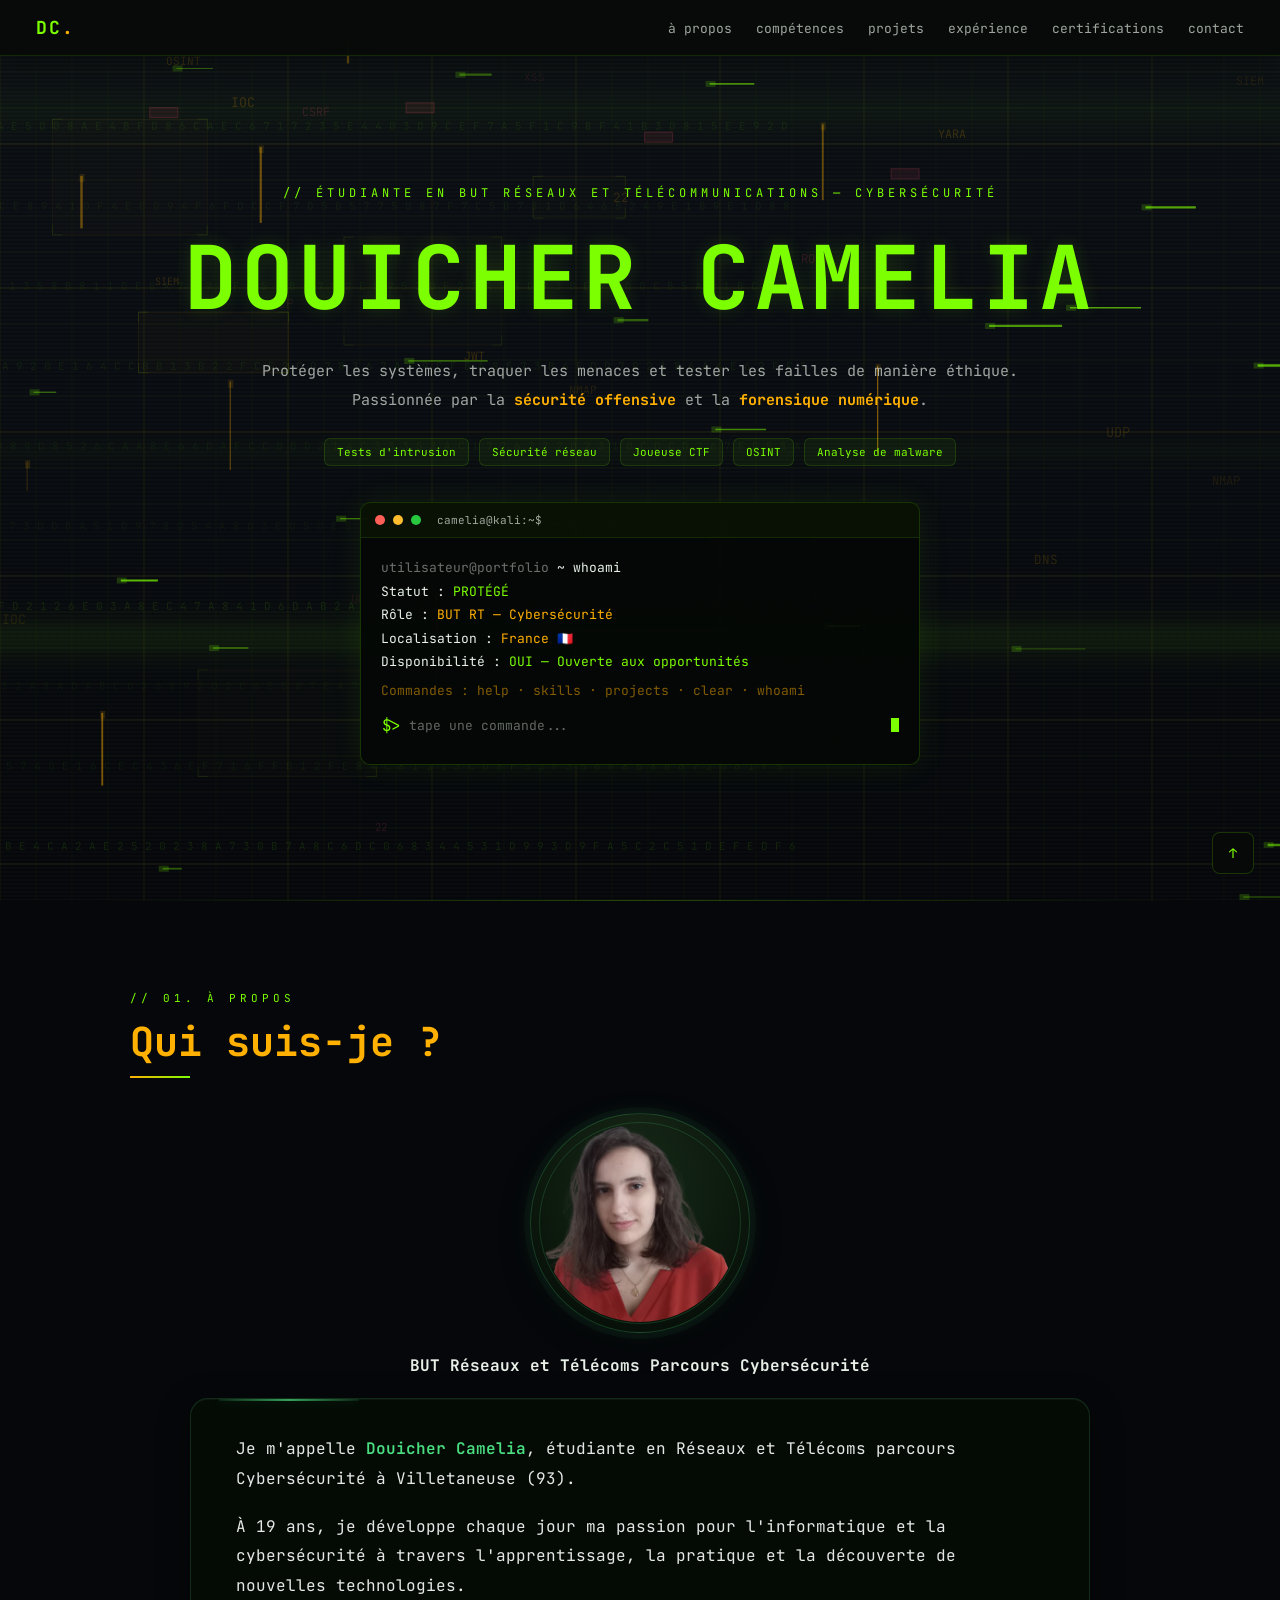
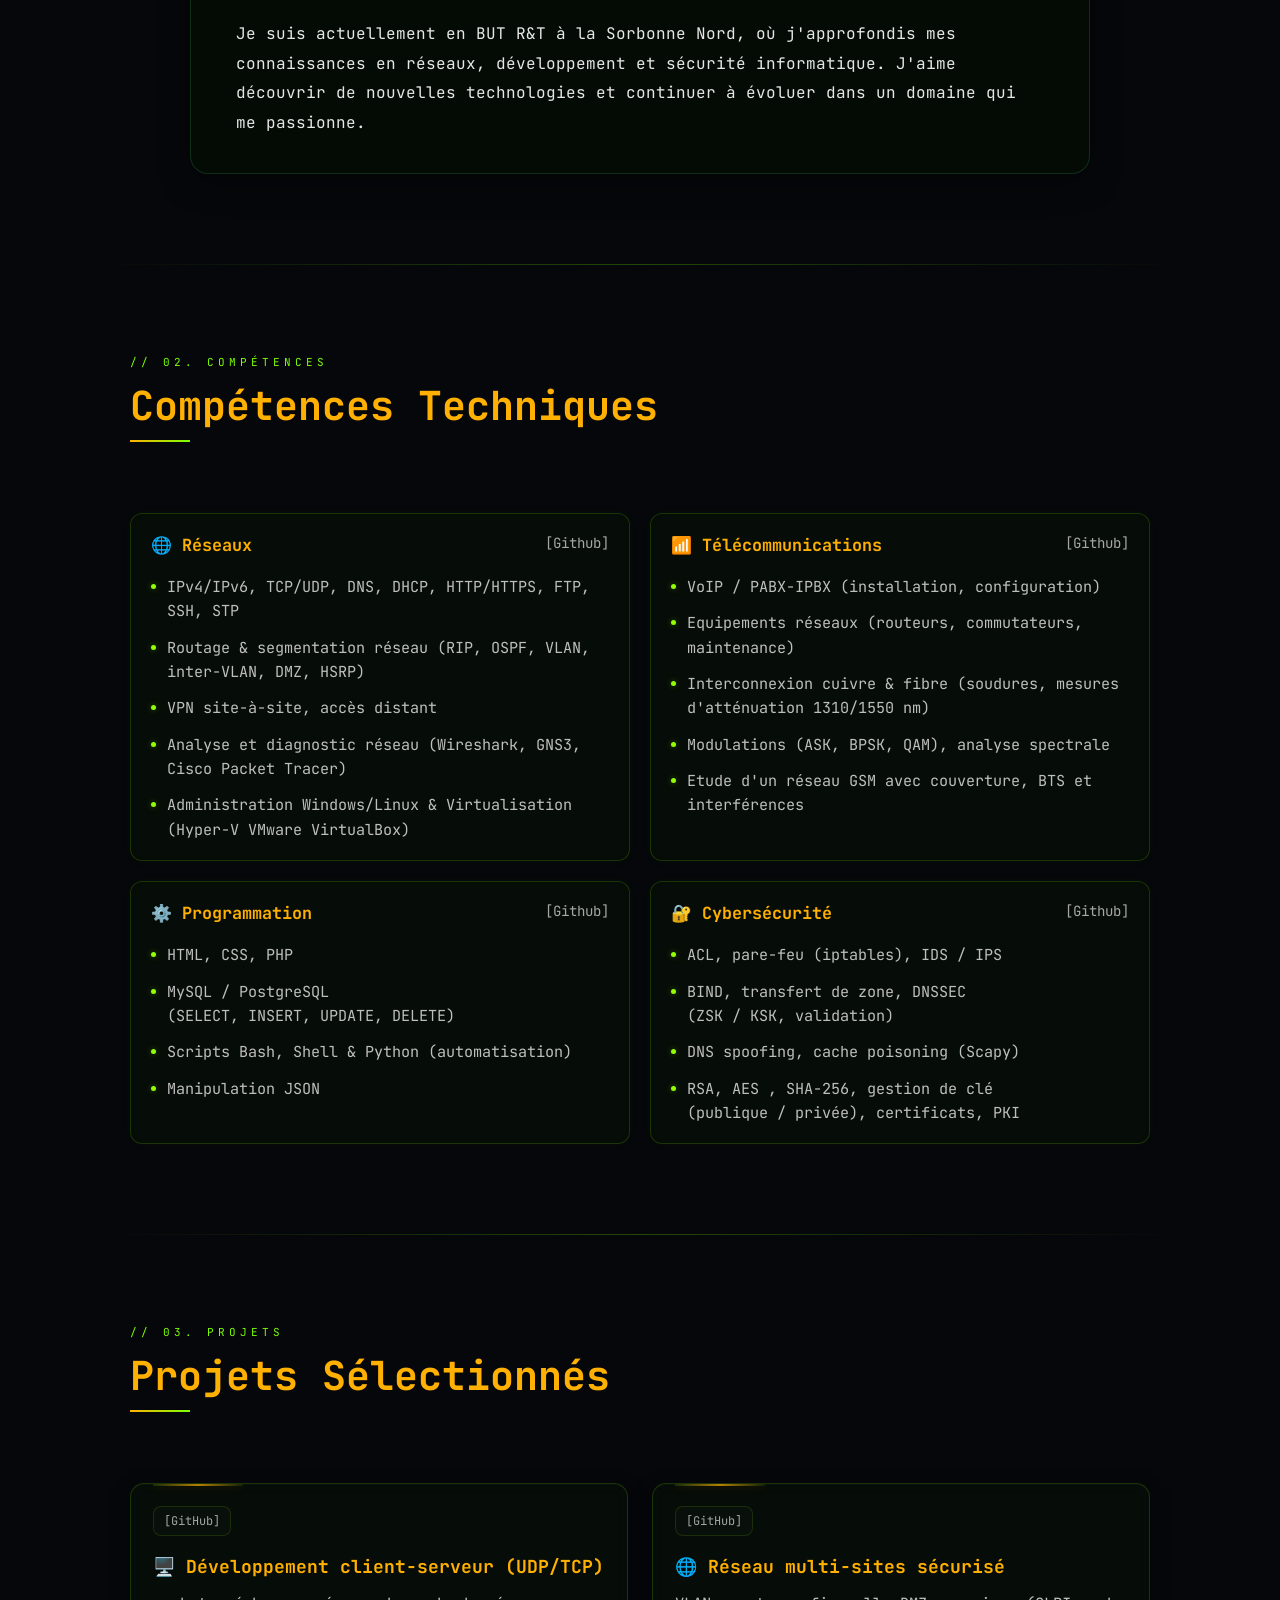
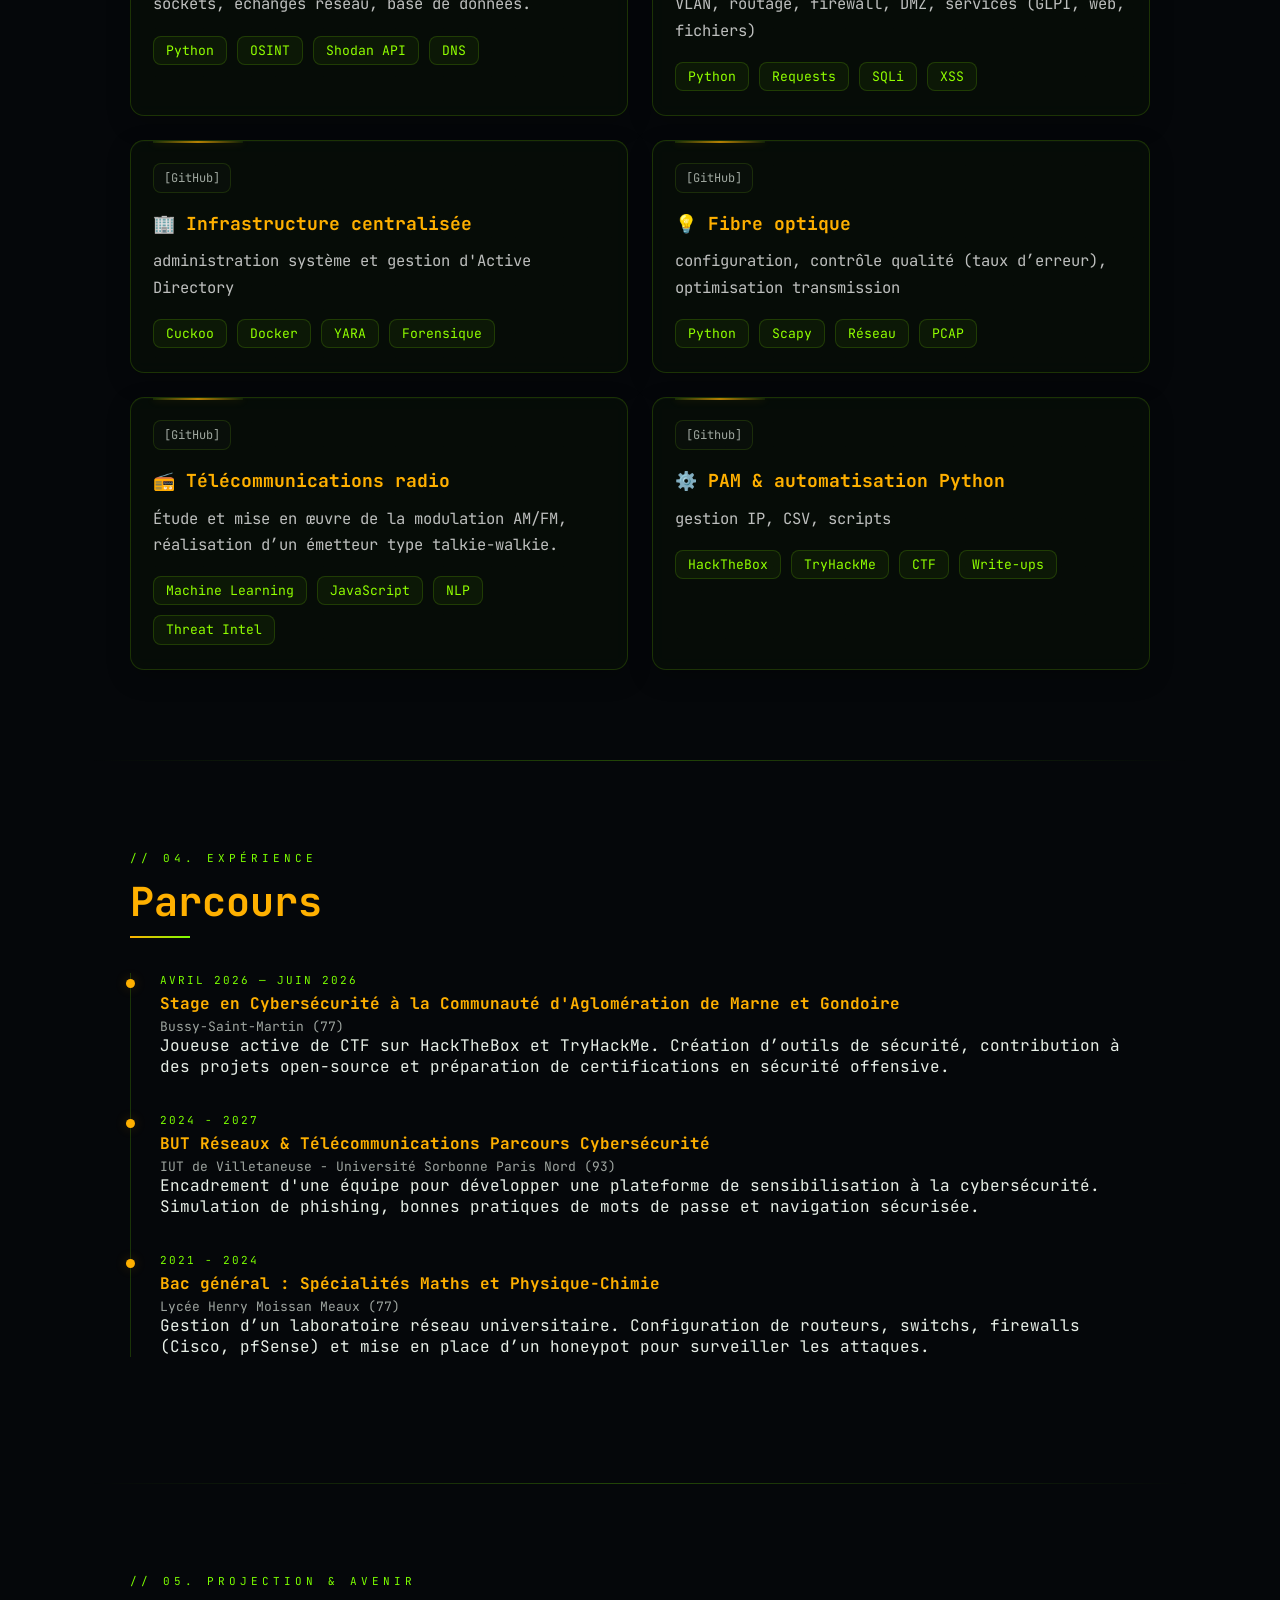
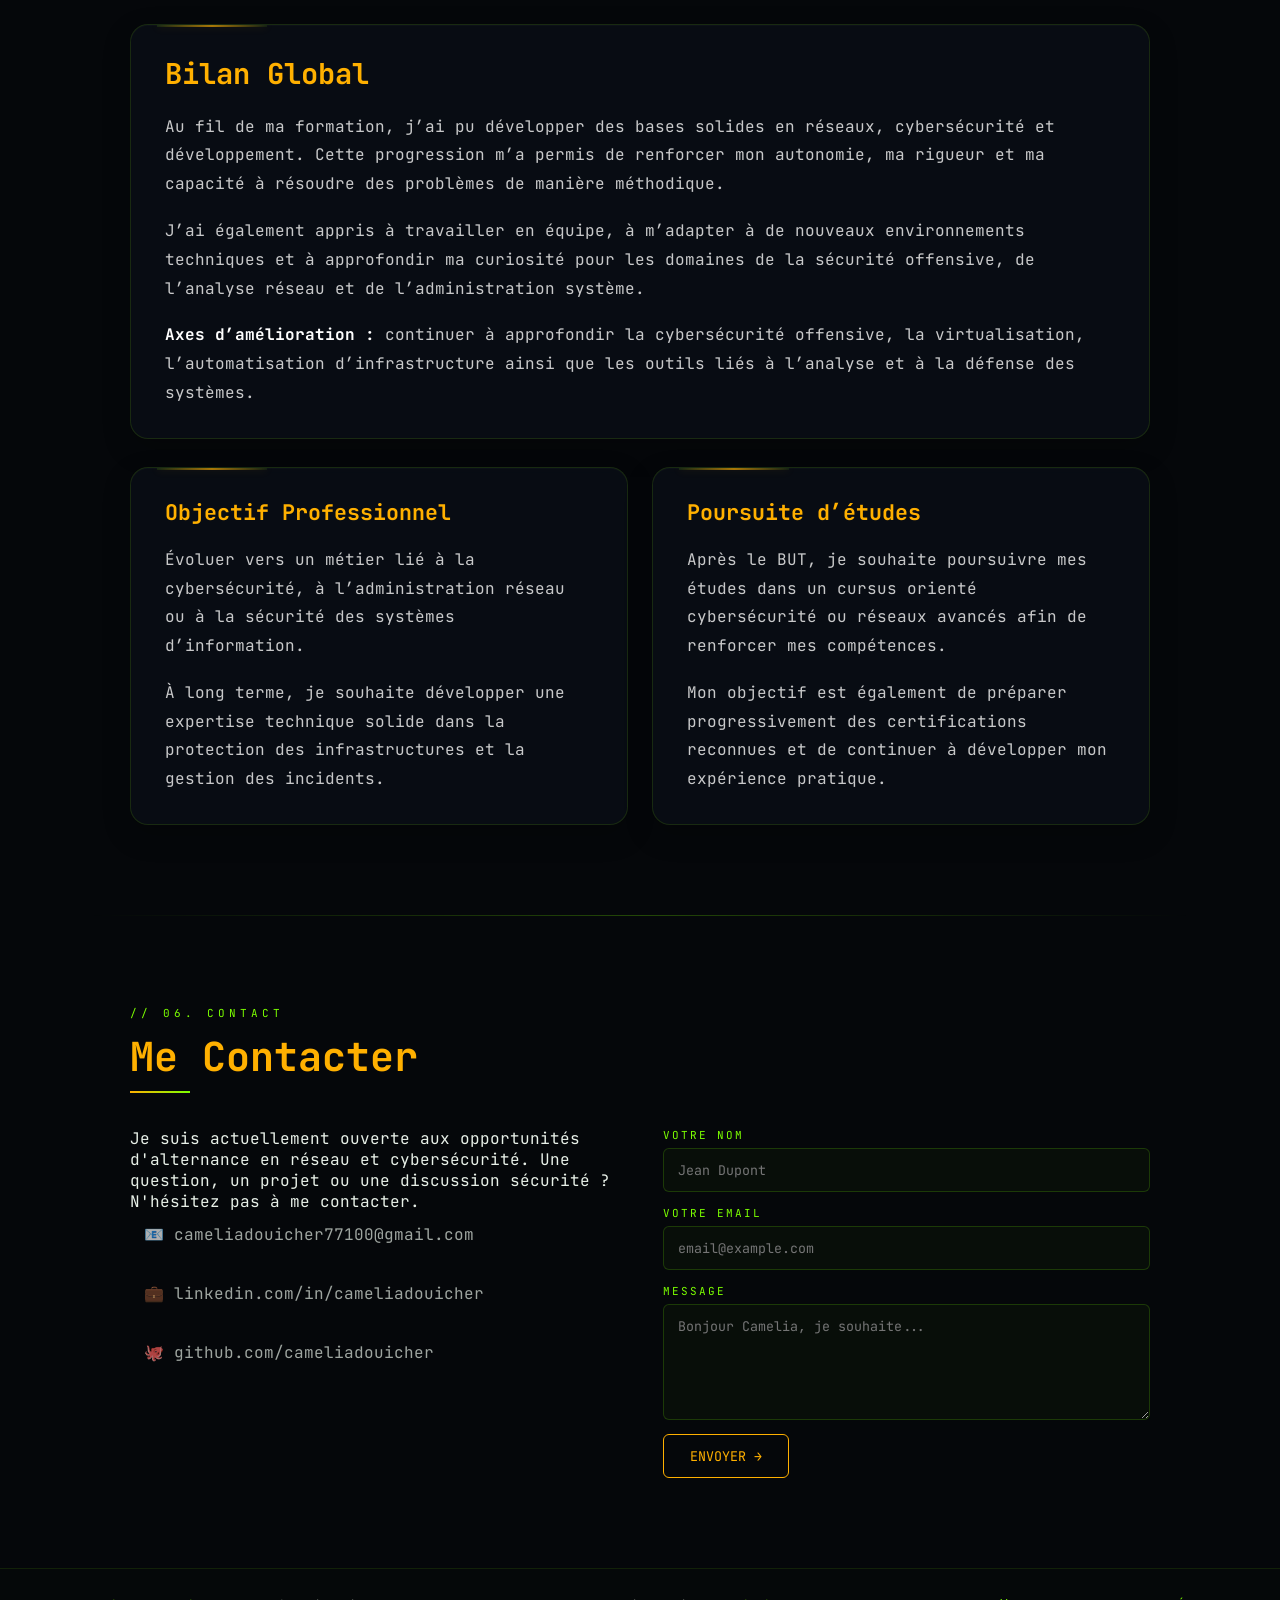
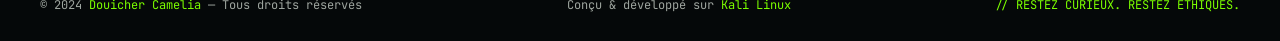
==== commit b3b6278d: "Add files via upload" ====
--- a/index.html
+++ b/index.html
@@ -14,37 +14,41 @@
     <!-- ── FOND ANIMÉ ── -->
     <canvas id="bg-canvas"></canvas>
 
+    <!-- ── RETOUR EN HAUT ── -->
+    <button id="scrollTop" type="button" title="Retour en haut">↑</button>
+
     <!-- ── NAVIGATION ── -->
     <nav>
-      <a class="nav-logo" href="#home">DOUICHER Camélia<span>.</span></a>
+      <a class="nav-logo" href="#">DC<span>.</span></a>
       <ul class="nav-links">
-        <li><a href="#home">Accueil</a></li>
-        <li><a href="#about">À Propos</a></li>
-        <li><a href="#skills">Compétences</a></li>
-        <li><a href="#projects">Projets</a></li>
-        <li><a href="#experience">Parcours</a></li>
-        <li><a href="#avenir">Perspectives</a></li>
-        <li><a href="#contact">Contact</a></li>
+        <li><a href="#about">à propos</a></li>
+        <li><a href="#skills">compétences</a></li>
+        <li><a href="#projects">projets</a></li>
+        <li><a href="#experience">expérience</a></li>
+        <li><a href="#certifications">certifications</a></li>
+        <li><a href="#contact">contact</a></li>
       </ul>
     </nav>
     
     <!-- ── HERO ── -->
-    <header class="hero" id="home">
+    <header class="hero">
       <p class="hero-sub">
-        // ÉTUDIANTE EN BUT RÉSEAUX ET TÉLÉCOMMUNICATIONS CYBERSÉCURITÉ
+        // ÉTUDIANTE EN BUT RÉSEAUX ET TÉLÉCOMMUNICATIONS — CYBERSÉCURITÉ
       </p>
       <h1 class="glitch" data-text="DOUICHER CAMELIA">DOUICHER CAMELIA</h1>
       <p class="hero-desc">
-        Future experte en Réseaux & Télécommunications.
-        <br />
-        Je construis, sécurise et optimise les infrastructures de demain.
+        Protéger les systèmes, traquer les menaces et tester les failles de
+        manière éthique.<br />
+        Passionnée par la
+        <strong class="text-accent">sécurité offensive</strong> et la
+        <strong class="text-accent">forensique numérique</strong>.
       </p>
       <div class="hero-badges">
-        <span class="badge">Pentesting</span>
-        <span class="badge">Infrastructure Réseau</span>
-        <span class="badge">SOC & Sécurité</span>
-        <span class="badge">Transmission Radio</span>
-        <span class="badge">Analyse de vulnérabilités</span>
+        <span class="badge">Tests d'intrusion</span>
+        <span class="badge">Sécurité réseau</span>
+        <span class="badge">Joueuse CTF</span>
+        <span class="badge">OSINT</span>
+        <span class="badge">Analyse de malware</span>
       </div>
 
       <!-- TERMINAL -->
@@ -59,11 +63,11 @@
           <div class="terminal-body">
             <p><span class="t-label">utilisateur@portfolio</span> ~ whoami</p>
             <p>Statut : <span class="t-green">PROTÉGÉ</span></p>
-            <p>Rôle : <span class="t-yellow">BUT RT - Cybersécurité</span></p>
+            <p>Rôle : <span class="t-yellow">BUT RT — Cybersécurité</span></p>
             <p>Localisation : <span class="t-yellow">France 🇫🇷</span></p>
             <p>
               Disponibilité :
-              <span class="t-green">OUI - Ouverte aux opportunités</span>
+              <span class="t-green">OUI — Ouverte aux opportunités</span>
             </p>
             <p class="terminal-help">
               Commandes : help · skills · projects · clear · whoami
@@ -108,411 +112,403 @@
         </p>
 
         <p>
-          À 19 ans, je développe ma passion pour l'informatique et la cybersécurité à travers l'apprentissage et la découverte de nouvelles technologies.
-          À l'IUT Sorbonne Paris Nord, j'approfondis mes compétences en réseaux, sécurité informatique et développement.
-        </p>
-
-        <p>
-          Je suis une personne curieuse et motivée, le handball et le basketball m'ont appris l'esprit d'équipe, la discipline et la persévérance, des qualités que j'applique dans mes projets.
-          La science-fiction, les films dystopiques et la musique nourrissent aussi mon imagination et mon intérêt pour les technologies de demain.
+          À 19 ans, je développe chaque jour ma passion pour l'informatique et
+          la cybersécurité à travers l'apprentissage, la pratique et la
+          découverte de nouvelles technologies.
+        </p>
+
+        <p>
+          Je suis actuellement en BUT R&T à la Sorbonne Nord, où j'approfondis
+          mes connaissances en réseaux, développement et sécurité informatique.
+          J'aime découvrir de nouvelles technologies et continuer à évoluer dans
+          un domaine qui me passionne.
         </p>
       </div>
     </div>
   </div>
-</div>
 </section>
 
-<!-- ── SKILLS ── -->
+  <!-- ── SKILLS ── -->
 <div class="section-divider"></div>
 
 <section id="skills">
   <p class="section-label fade-in">// 02. COMPÉTENCES</p>
-  <h2 class="section-title fade-in">Compétences techniques</h2>
+  <h2 class="section-title fade-in">Compétences Techniques</h2>
 
   <div class="skills-grid">
 
     <article class="skill-card fade-in">
       <div class="skill-card-header">
         <h3>🌐 Réseaux</h3>
-        <span class="skill-card-link">[GitHub]</span>
+        <span class="skill-card-link">[Github]</span>
       </div>
 
       <ul class="skill-list">
-        <li>Protocoles réseau : IPv4/IPv6, TCP/UDP, DNS, DHCP, HTTP/HTTPS, SSH, ICMP</li>
-        <li>Routage et segmentation réseau : RIP, OSPF, VLAN, inter-VLAN, DMZ, HSRP</li>
-        <li>VPN site à site et accès distant sécurisé</li>
-        <li>Analyse réseau et supervision : Wireshark, GNS3, Cisco Packet Tracer</li>
-        <li>Administration de systèmes Windows/Linux, Active Directory et virtualisation (Hyper-V, VMware, VirtualBox)</li>
+        <li>IPv4/IPv6, TCP/UDP, DNS, DHCP, HTTP/HTTPS, FTP, SSH, STP</li>
+        <li>Routage & segmentation réseau (RIP, OSPF, VLAN, inter-VLAN, DMZ, HSRP)</li>
+        <li>VPN site-à-site, accès distant</li>
+        <li>Analyse et diagnostic réseau (Wireshark, GNS3, Cisco Packet Tracer)</li>
+        <li>Administration Windows/Linux & Virtualisation (Hyper-V VMware VirtualBox)</li>
       </ul>
     </article>
 
     <article class="skill-card fade-in">
       <div class="skill-card-header">
         <h3>📶 Télécommunications</h3>
-        <span class="skill-card-link">[GitHub]</span>
+        <span class="skill-card-link">[Github]</span>
       </div>
 
       <ul class="skill-list">
-        <li>VoIP / PABX-IPBX : installation, configuration et signalisation SIP</li>
-        <li>Équipements Cisco : routeurs, commutateurs et maintenance</li>
-        <li>Interconnexion cuivre et fibre optique : soudures, atténuation, réflectométrie</li>
-        <li>Modulations numériques et analogiques : ASK, BPSK, QAM, AM/FM</li>
-        <li>Étude des réseaux GSM : couverture radio, BTS et interférences</li>
+        <li>VoIP / PABX-IPBX (installation, configuration)</li>
+        <li>Equipements réseaux (routeurs, commutateurs, maintenance)</li>
+        <li>Interconnexion cuivre & fibre (soudures, mesures d'atténuation 1310/1550 nm)</li>
+        <li>Modulations (ASK, BPSK, QAM), analyse spectrale</li>
+        <li>Etude d'un réseau GSM avec couverture, BTS et interférences</li>
       </ul>
     </article>
 
     <article class="skill-card fade-in">
       <div class="skill-card-header">
         <h3>⚙️ Programmation</h3>
-        <span class="skill-card-link">[GitHub]</span>
+        <span class="skill-card-link">[Github]</span>
       </div>
 
       <ul class="skill-list">
-        <li>Développement web : HTML, CSS, PHP</li>
-        <li>Bases de données MySQL / PostgreSQL : SELECT, INSERT, UPDATE, DELETE</li>
-        <li>Scripts Bash, Shell et Python pour l'automatisation</li>
-        <li>Manipulation et traitement de données JSON</li>
+        <li>HTML, CSS, PHP</li>
+        <li>MySQL / PostgreSQL </br> (SELECT, INSERT, UPDATE, DELETE)</li>
+        <li>Scripts Bash, Shell & Python (automatisation)</li>
+        <li>Manipulation JSON</li>
       </ul>
     </article>
 
     <article class="skill-card fade-in">
       <div class="skill-card-header">
-        <h3>🛡️ Cybersécurité</h3>
-        <span class="skill-card-link">[GitHub]</span>
+        <h3>🔐 Cybersécurité</h3>
+        <span class="skill-card-link">[Github]</span>
       </div>
 
       <ul class="skill-list">
         <li>ACL, pare-feu (iptables), IDS / IPS</li>
-        <li>DNS sécurisé : BIND, transfert de zone, DNSSEC, ZSK / KSK</li>
-        <li>Analyse et simulation d'attaques réseau : DNS spoofing, cache poisoning (Scapy)</li>
-        <li>Cryptographie et sécurité : RSA, AES, SHA-256, gestion de clés, certificats et PKI</li>
+        <li>BIND, transfert de zone, DNSSEC </br>
+          (ZSK / KSK, validation)</li>
+        <li>DNS spoofing, cache poisoning (Scapy)</li>
+        <li>RSA, AES , SHA-256, gestion de clé </br>
+          (publique / privée), certificats, PKI</li>
       </ul>
     </article>
 
-    <div class="skills-extra-card fade-in">
-      <div class="skills-inline-block">
-        <span class="skills-inline-title">Langues</span>
-        <div class="skills-inline-tags">
-          <span class="skills-inline-tag">Français : C2</span>
-          <span class="skills-inline-tag">Anglais : B1</span>
-          <span class="skills-inline-tag">Espagnol : B1</span>
-        </div>
-      </div>
-
-      <div class="skills-inline-block">
-        <span class="skills-inline-title">Outils complémentaires</span>
-        <div class="skills-inline-tags">
-          <span class="skills-inline-tag">Pack Office</span>
-          <span class="skills-inline-tag">Google Workspace</span>
-          <span class="skills-inline-tag">Microsoft Teams</span>
-          <span class="skills-inline-tag">Trello</span>
-          <span class="skills-inline-tag">VS Code</span>
-          <span class="skills-inline-tag">Git</span>
-        </div>
-      </div>
-    </div>
-
   </div>
 </section>
 
 <!-- ── PROJECTS ── -->
+    <div class="section-divider"></div>
+    <section id="projects">
+      <p class="section-label fade-in">// 03. PROJETS</p>
+      <h2 class="section-title fade-in">Projets Sélectionnés</h2>
+      <div class="projects-grid">
+        <div class="project-card fade-in">
+          <div class="project-header">
+            <div class="project-links">
+              <a href="#">[GitHub]</a>
+            </div>
+          </div>
+          <div class="project-body">
+            <div class="project-title">🖥️ Développement client-serveur (UDP/TCP)</div>
+            <div class="project-desc">
+               sockets, échanges réseau, base de données.
+            </div>
+            <div class="project-tags">
+              <span class="tag">Python</span>
+              <span class="tag">OSINT</span>
+              <span class="tag">Shodan API</span>
+              <span class="tag">DNS</span>
+            </div>
+          </div>
+        </div>
+
+        <div class="project-card fade-in">
+          <div class="project-header">
+            <div class="project-links">
+              <a href="#">[GitHub]</a>
+            </div>
+          </div>
+          <div class="project-body">
+            <div class="project-title">🌐 Réseau multi-sites sécurisé</div>
+            <div class="project-desc">
+              VLAN, routage, firewall, DMZ, services (GLPI, web, fichiers)
+            </div>
+            <div class="project-tags">
+              <span class="tag">Python</span>
+              <span class="tag">Requests</span>
+              <span class="tag">SQLi</span>
+              <span class="tag">XSS</span>
+            </div>
+          </div>
+        </div>
+
+        <div class="project-card fade-in">
+          <div class="project-header">
+            <div class="project-links">
+              <a href="#">[GitHub]</a>
+            </div>
+          </div>
+          <div class="project-body">
+            <div class="project-title">
+              🏢 Infrastructure centralisée
+            </div>
+            <div class="project-desc">
+              administration système et gestion d'Active Directory 
+            </div>
+            <div class="project-tags">
+              <span class="tag">Cuckoo</span>
+              <span class="tag">Docker</span>
+              <span class="tag">YARA</span>
+              <span class="tag">Forensique</span>
+            </div>
+          </div>
+        </div>
+
+        <div class="project-card fade-in">
+          <div class="project-header">
+            <div class="project-links">
+              <a href="#">[GitHub]</a>
+            </div>
+          </div>
+          <div class="project-body">
+            <div class="project-title">💡 Fibre optique</div>
+            <div class="project-desc">
+              configuration, contrôle qualité (taux d’erreur), optimisation transmission
+            </div>
+            <div class="project-tags">
+              <span class="tag">Python</span>
+              <span class="tag">Scapy</span>
+              <span class="tag">Réseau</span>
+              <span class="tag">PCAP</span>
+            </div>
+          </div>
+        </div>
+
+        <div class="project-card fade-in">
+          <div class="project-header">
+            <div class="project-links">
+              <a href="#">[GitHub]</a>
+            </div>
+          </div>
+          <div class="project-body">
+            <div class="project-title">📻 Télécommunications radio</div>
+            <div class="project-desc">
+               Étude et mise en œuvre de la modulation AM/FM, réalisation d’un émetteur type talkie-walkie.
+            </div>
+            <div class="project-tags">
+              <span class="tag">Machine Learning</span>
+              <span class="tag">JavaScript</span>
+              <span class="tag">NLP</span>
+              <span class="tag">Threat Intel</span>
+            </div>
+          </div>
+        </div>
+
+        <div class="project-card fade-in">
+          <div class="project-header">
+            <div class="project-links">
+              <a href="#">[Github]</a>
+            </div>
+          </div>
+          <div class="project-body">
+            <div class="project-title">⚙️ PAM & automatisation Python</div>
+            <div class="project-desc">
+              gestion IP, CSV, scripts
+            </div>
+            <div class="project-tags">
+              <span class="tag">HackTheBox</span>
+              <span class="tag">TryHackMe</span>
+              <span class="tag">CTF</span>
+              <span class="tag">Write-ups</span>
+            </div>
+          </div>
+        </div>
+      </div>
+    </section>
+
+    <!-- ── EXPERIENCE ── -->
+    <div class="section-divider"></div>
+    <section id="experience">
+      <p class="section-label fade-in">// 04. EXPÉRIENCE</p>
+      <h2 class="section-title fade-in">Parcours</h2>
+      <div class="timeline">
+        <div class="timeline-item">
+          <div class="timeline-date">AVRIL 2026 — JUIN 2026</div>
+          <div class="timeline-role">
+            Stage en Cybersécurité à la Communauté d'Aglomération de Marne et Gondoire
+          </div>
+          <div class="timeline-company">Bussy-Saint-Martin (77)</div>
+          <div class="timeline-body">
+            Joueuse active de CTF sur HackTheBox et TryHackMe. Création d’outils
+            de sécurité, contribution à des projets open-source et préparation
+            de certifications en sécurité offensive.
+          </div>
+        </div>
+
+        <div class="timeline-item">
+          <div class="timeline-date">2024 - 2027</div>
+          <div class="timeline-role">BUT Réseaux & Télécommunications Parcours Cybersécurité</div>
+          <div class="timeline-company">IUT de Villetaneuse - Université Sorbonne Paris Nord (93)</div>
+          <div class="timeline-body">
+            Encadrement d'une équipe pour développer une plateforme de
+            sensibilisation à la cybersécurité. Simulation de phishing, bonnes
+            pratiques de mots de passe et navigation sécurisée.
+          </div>
+        </div>
+
+        <div class="timeline-item">
+          <div class="timeline-date">2021 - 2024</div>
+          <div class="timeline-role">Bac général : Spécialités Maths et Physique-Chimie</div>
+          <div class="timeline-company">Lycée Henry Moissan Meaux (77)</div>
+          <div class="timeline-body">
+            Gestion d’un laboratoire réseau universitaire. Configuration de
+            routeurs, switchs, firewalls (Cisco, pfSense) et mise en place d’un
+            honeypot pour surveiller les attaques.
+          </div>
+        </div>
+      </div>
+    </section>
+
+<!-- ── PROJECTION & AVENIR ── -->
 <div class="section-divider"></div>
-<section id="projects">
-  <p class="section-label fade-in">// 03. PROJETS</p>
-  <h2 class="section-title fade-in">Projets sélectionnés</h2>
-
-  <div class="projects-grid">
-    <div class="project-card fade-in">
-      <div class="project-header">
-        <div class="project-links">
-          <a href="#">[GitHub]</a>
-        </div>
-      </div>
-      <div class="project-body">
-        <div class="project-title">🖥️ Application web Tirelire</div>
-        <div class="project-desc">
-          Développement d'une application web en Flask intégrant la gestion d'utilisateurs, une base de données SQLite et des échanges client/serveur en HTTP, TCP et UDP.
-        </div>
-        <div class="project-tags">
-          <span class="tool-tag">Python</span>
-          <span class="tool-tag">Flask</span>
-          <span class="tool-tag">SQLite</span>
-          <span class="tool-tag">HTML/CSS</span>
-          <span class="tool-tag">TCP/UDP</span>
-          <span class="tool-tag">HTTP</span>
-          <span class="tool-tag">Client/Serveur</span>
-          <span class="tool-tag">Authentification</span>
-          <span class="tool-tag">SHA-256</span>
-          <span class="tool-tag">CRUD</span>
-        </div>
-      </div>
+
+<section id="avenir">
+  <p class="section-label fade-in">// 05. PROJECTION & AVENIR</p>
+
+  <div class="future-layout">
+    <div class="future-main-card fade-in">
+      <h3>Bilan Global</h3>
+      <p>
+        Au fil de ma formation, j’ai pu développer des bases solides en réseaux,
+        cybersécurité et développement. Cette progression m’a permis de renforcer
+        mon autonomie, ma rigueur et ma capacité à résoudre des problèmes de
+        manière méthodique.
+      </p>
+
+      <p>
+        J’ai également appris à travailler en équipe, à m’adapter à de nouveaux
+        environnements techniques et à approfondir ma curiosité pour les domaines
+        de la sécurité offensive, de l’analyse réseau et de l’administration
+        système.
+      </p>
+
+      <p>
+        <strong>Axes d’amélioration :</strong> continuer à approfondir la
+        cybersécurité offensive, la virtualisation, l’automatisation
+        d’infrastructure ainsi que les outils liés à l’analyse et à la défense
+        des systèmes.
+      </p>
     </div>
 
-    <div class="project-card fade-in">
-      <div class="project-header">
-        <div class="project-links">
-          <a href="#">[GitHub]</a>
-        </div>
-      </div>
-      <div class="project-body">
-        <div class="project-title">🖧 Réseau multi-sites sécurisé</div>
-        <div class="project-desc">
-          Conception et mise en place d'un réseau d'entreprise sécurisé avec VLAN, pare-feu pfSense et séparation des accès utilisateurs selon les différents services.
-        </div>
-        <div class="project-tags">
-          <span class="tool-tag">pfSense</span>
-          <span class="tool-tag">GLPI</span>
-          <span class="tool-tag">DMZ</span>
-          <span class="tool-tag">ACL</span>
-          <span class="tool-tag">MariaDB</span>
-          <span class="tool-tag">Virtualisation</span>
-          <span class="tool-tag">Wi-Fi</span>
-        </div>
-      </div>
-    </div>
-
-    <div class="project-card fade-in">
-      <div class="project-header">
-        <div class="project-links">
-          <a href="#">[GitHub]</a>
-        </div>
-      </div>
-      <div class="project-body">
-        <div class="project-title">🏢 Architecture réseau d'entreprise</div>
-        <div class="project-desc">
-          Conception d'une architecture réseau intégrant VLAN, routage, services réseau et règles de sécurité, réalisée sur Cisco Packet Tracer.
-        </div>
-        <div class="project-tags">
-          <span class="tool-tag">VLAN & Inter-VLAN</span>
-          <span class="tool-tag">ACL</span>
-          <span class="tool-tag">NAT/PAT</span>
-          <span class="tool-tag">DNS</span>
-          <span class="tool-tag">DHCP</span>
-          <span class="tool-tag">SSH</span>
-          <span class="tool-tag">Cisco IOS</span>
-          <span class="tool-tag">Packet Tracer</span>
-        </div>
-      </div>
-    </div>
-
-    <div class="project-card fade-in">
-      <div class="project-header">
-        <div class="project-links">
-          <a href="#">[GitHub]</a>
-        </div>
-      </div>
-      <div class="project-body">
-        <div class="project-title">💡 Fibre optique</div>
-        <div class="project-desc">
-          Mise en place d'un système de transmission sur fibre optique utilisant le WDM afin de faire circuler plusieurs signaux sur une même liaison.
-        </div>
-        <div class="project-tags">
-          <span class="tool-tag">CWDM</span>
-          <span class="tool-tag">OADM</span>
-          <span class="tool-tag">OTDR</span>
-          <span class="tool-tag">OSNR</span>
-          <span class="tool-tag">SFP</span>
-          <span class="tool-tag">1310 nm & 1550 nm</span>
-          <span class="tool-tag">LC/PC</span>
-          <span class="tool-tag">Fibre monomode</span>
-        </div>
-      </div>
-    </div>
-
-    <div class="project-card fade-in">
-      <div class="project-header">
-        <div class="project-links">
-          <a href="#">[GitHub]</a>
-        </div>
-      </div>
-      <div class="project-body">
-        <div class="project-title">📻 Télécommunications radio</div>
-        <div class="project-desc">
-          Étude de la transmission radio AM/FM avec réalisation d'un système de communication de type talkie-walkie et analyse des signaux associés.
-        </div>
-        <div class="project-tags">
-          <span class="tool-tag">AM/FM</span>
-          <span class="tool-tag">VCO</span>
-          <span class="tool-tag">FFT</span>
-          <span class="tool-tag">AD633</span>
-          <span class="tool-tag">Oscilloscope</span>
-          <span class="tool-tag">Analyse spectrale</span>
-          <span class="tool-tag">Signal modulé</span>
-          <span class="tool-tag">Radiodiffusion</span>
-        </div>
-      </div>
-    </div>
-
-    <div class="project-card fade-in">
-      <div class="project-header">
-        <div class="project-links">
-          <a href="#">[GitHub]</a>
-        </div>
-      </div>
-      <div class="project-body">
-        <div class="project-title">🔐 Pentesting & analyse de vulnérabilités</div>
-        <div class="project-desc">
-          Analyse d'un environnement vulnérable (Metasploitable, Windows XP) avec scans Nessus, détection et exploitation contrôlée de failles via Metasploit.
-        </div>
-        <div class="project-tags">
-          <span class="tag">MS08-067</span>
-          <span class="tag">Meterpreter</span>
-          <span class="tag">Reverse TCP</span>
-          <span class="tag">vsftpd 2.3.4 Backdoor</span>
-          <span class="tag">Bind Shell</span>
-          <span class="tag">Nessus</span>
-        </div>
+    <div class="future-cards">
+      <div class="future-small-card fade-in">
+        <h3>Objectif Professionnel</h3>
+        <p>
+          Évoluer vers un métier lié à la cybersécurité, à l’administration
+          réseau ou à la sécurité des systèmes d’information.
+        </p>
+        <p>
+          À long terme, je souhaite développer une expertise technique solide
+          dans la protection des infrastructures et la gestion des incidents.
+        </p>
+      </div>
+
+      <div class="future-small-card fade-in">
+        <h3>Poursuite d’études</h3>
+        <p>
+          Après le BUT, je souhaite poursuivre mes études dans un cursus orienté
+          cybersécurité ou réseaux avancés afin de renforcer mes compétences.
+        </p>
+        <p>
+          Mon objectif est également de préparer progressivement des
+          certifications reconnues et de continuer à développer mon expérience
+          pratique.
+        </p>
       </div>
     </div>
   </div>
 </section>
 
-<!-- ── EXPERIENCE ── -->
-<div class="section-divider"></div>
-<section id="experience">
-  <p class="section-label fade-in">// 04. PARCOURS</p>
-  <h2 class="section-title fade-in">Formation & Expériences</h2>
-
-  <div class="timeline">
-    <div class="timeline-item">
-      <div class="timeline-date">AVRIL 2026 - JUIN 2026</div>
-      <div class="timeline-role">
-        Stage en cybersécurité à la Communauté d'Agglomération de Marne et Gondoire
-      </div>
-      <div class="timeline-company">Bussy-Saint-Martin (77)</div>
-      <div class="timeline-body">
-        Participation au suivi de la sécurité du système d'information à travers l'analyse d'alertes, le traitement d'incidents et le suivi des vulnérabilités. Découverte des environnements SOC, des campagnes de phishing avec GoPhish, des solutions WatchGuard EPDR ainsi que des outils d'analyse Active Directory comme PingCastle.
-      </div>
-    </div>
-
-    <div class="timeline-item">
-      <div class="timeline-date">2024 - 2027</div>
-      <div class="timeline-role">BUT Réseaux & Télécommunications — Parcours Cybersécurité</div>
-      <div class="timeline-company">IUT de Villetaneuse — Université Sorbonne Paris Nord (93)</div>
-      <div class="timeline-body">
-        Formation axée sur les réseaux, les télécommunications et la cybersécurité, avec mise en place d'infrastructures informatiques, administration de systèmes, analyse des communications réseau et développement de solutions techniques.
-      </div>
-    </div>
-
-    <div class="timeline-item">
-      <div class="timeline-date">2021 - 2024</div>
-      <div class="timeline-role">Baccalauréat général — spécialités Mathématiques et Physique-Chimie</div>
-      <div class="timeline-company">Lycée Henry Moissan — Meaux (77)</div>
-      <div class="timeline-body">
-        Formation scientifique axée sur la résolution de problèmes, l'analyse et les expériences pratiques en physique-chimie, ayant permis de développer la logique, le raisonnement et la compréhension de phénomènes scientifiques.
-      </div>
-    </div>
-  </div>
-</section>
-
-<!-- ── PROJECTION & AVENIR ── -->
-<div class="section-divider"></div>
-
-<section id="avenir">
-  <p class="section-label fade-in">// 05. PROJECTION & AVENIR</p>
-  <h2 class="section-title fade-in">Bilan global & perspectives</h2>
-
-  <div class="future-layout">
-    <div class="future-main-card fade-in">
-      <h3>Bilan global</h3>
-      <p>
-        Au cours de mon parcours, j'ai développé des compétences en réseaux, télécommunications et cybersécurité, notamment dans la configuration d'infrastructures réseau, l'analyse des communications et la compréhension des systèmes informatiques.
-        J'ai également appris à gagner en autonomie, à renforcer ma logique et à travailler sur des projets techniques en équipe.
-      </p>
-
-      <p>
-        <strong>Axes d'amélioration :</strong> approfondir mes compétences en cybersécurité offensive et en programmation, tout en développant des connaissances en intelligence artificielle appliquée à la cybersécurité.
-      </p>
-    </div>
-
-    <div class="future-cards">
-      <div class="future-small-card fade-in">
-        <h3>Objectif professionnel</h3>
-        <p>
-          Évoluer vers un métier dans la cybersécurité, l'administration réseau ou la sécurité des systèmes d'information.
-        </p>
-        <p>
-          Devenir ingénieure réseau & sécurité, tout en développant des compétences en intelligence artificielle et en préparant des certifications reconnues, comme l'OSCP.
-        </p>
-      </div>
-
-      <div class="future-small-card fade-in">
-        <h3>Poursuite d'études</h3>
-        <p>
-          Poursuivre vers un Master orienté cybersécurité avec une ouverture vers l'intelligence artificielle, afin de renforcer mes compétences en sécurité informatique et de mieux comprendre les enjeux actuels liés à l'IA dans ce domaine.
-        </p>
-      </div>
-    </div>
-  </div>
-</section>
-
-<!-- ── CONTACT ── -->
-<div class="section-divider"></div>
-<section id="contact">
-  <p class="section-label fade-in">// 06. CONTACT</p>
-  <h2 class="section-title fade-in">Me contacter</h2>
-
-  <div class="contact-grid">
-    <div class="contact-info fade-in">
-      <p>
-        Je suis actuellement ouverte aux opportunités d'alternance
-        en réseau et cybersécurité. Une question, un projet ou une discussion ?
-      </p><br>
-
-      <p>
-        N'hésitez pas à me contacter.
-      </p><br>
-
-      <div class="contact-links">
-        <a class="contact-link" href="mailto:cameliadouicher77100@gmail.com">
-          <span class="cl-icon">📧</span> cameliadouicher77100@gmail.com
-        </a>
-
-        <a
-          class="contact-link"
-          href="https://linkedin.com/in/cameliadouicher"
-          target="_blank"
-        >
-          <span class="cl-icon">💼</span> linkedin.com/in/cameliadouicher
-        </a>
-
-        <div class="contact-link">
-          <span class="cl-icon">📍</span> Meaux (77100)
-        </div>
-      </div>
-    </div>
-
-    <form class="contact-form fade-in" action="https://formspree.io/f/mnjyakap" method="POST">
-      <div class="form-field">
-        <label for="name">VOTRE NOM</label>
-        <input type="text" id="name" name="name" placeholder="Jean Dupont" required>
-      </div>
-
-      <div class="form-field">
-        <label for="email">VOTRE EMAIL</label>
-        <input type="email" id="email" name="email" placeholder="email@example.com" required>
-      </div>
-
-      <div class="form-field">
-        <label for="message">MESSAGE</label>
-        <textarea id="message" name="message" rows="6" placeholder="Bonjour Camelia, je souhaite..." required></textarea>
-      </div>
-
-      <input type="hidden" name="_subject" value="Nouveau message depuis le portfolio">
-
-      <button type="submit" class="btn-submit">ENVOYER →</button>
-    </form>
-  </div>
-</section>
-
-<!-- ── FOOTER ── -->
-<footer>
-  <div>© 2026 <span>Douicher Camelia</span> - Tous droits réservés</div>
-  <div>Conçu & développé sur <span>Kali Linux</span></div>
-  <div class="footer-slogan">// RESTEZ CURIEUX. RESTEZ ÉTHIQUES.</div>
-</footer>
-
-<!-- ── SCRIPTS ── -->
-<script src="main.js"></script>
-</body>
-</html>
+    <!-- ── CONTACT ── -->
+    <div class="section-divider"></div>
+    <section id="contact">
+      <p class="section-label fade-in">// 06. CONTACT</p>
+      <h2 class="section-title fade-in">Me Contacter</h2>
+      <div class="contact-grid">
+        <div class="contact-info fade-in">
+          <p>
+            Je suis actuellement ouverte aux opportunités d'alternance
+            en réseau et cybersécurité. Une question, un projet ou une discussion sécurité
+            ? N'hésitez pas à me contacter.
+          </p>
+
+          <div class="contact-links">
+            <a class="contact-link" href="mailto:camelia.douicher@email.com">
+              <span class="cl-icon">📧</span> cameliadouicher77100@gmail.com
+            </a>
+
+            <a
+              class="contact-link"
+              href="https://linkedin.com/in/cameliadouicher"
+              target="_blank"
+            >
+              <span class="cl-icon">💼</span> linkedin.com/in/cameliadouicher
+            </a>
+
+            <a
+              class="contact-link"
+              href="https://github.com/cameliadouicher"
+              target="_blank"
+            >
+              <span class="cl-icon">🐙</span> github.com/cameliadouicher
+            </a>
+
+          </div>
+        </div>
+
+        <div class="contact-form fade-in">
+          <div class="form-field">
+            <label>VOTRE NOM</label>
+            <input type="text" id="c-name" placeholder="Jean Dupont" />
+          </div>
+
+          <div class="form-field">
+            <label>VOTRE EMAIL</label>
+            <input type="email" id="c-email" placeholder="email@example.com" />
+          </div>
+
+          <div class="form-field">
+            <label>MESSAGE</label>
+            <textarea
+              id="c-msg"
+              rows="5"
+              placeholder="Bonjour Camelia, je souhaite..."
+            ></textarea>
+          </div>
+
+          <button class="btn-submit" id="send-btn" type="button">ENVOYER →</button>
+
+          <div id="form-feedback">
+            ✓ Message envoyé avec succès ! Je vous répondrai rapidement.
+          </div>
+        </div>
+      </div>
+    </section>
+
+    <!-- ── FOOTER ── -->
+    <footer>
+      <div>© 2024 <span>Douicher Camelia</span> — Tous droits réservés</div>
+      <div>
+        Conçu & développé sur <span>Kali Linux</span>
+      </div>
+      <div class="footer-slogan">// RESTEZ CURIEUX. RESTEZ ÉTHIQUES.</div>
+    </footer>
+
+    <!-- ── SCRIPTS ── -->
+    <script src="main.js"></script>
+  </body>
+</html>
--- a/style.css
+++ b/style.css
@@ -444,71 +444,10 @@
   margin-bottom: 0;
 }
 
-.skills-extra-card {
-  grid-column: 1 / -1; /* prend toute la largeur de la grille */
-  width: 100%;
-  margin-top: 6px;
-  background: rgba(7, 15, 7, 0.74);
-  border: 1px solid rgba(145, 255, 0, 0.16);
-  border-radius: 12px;
-  padding: 22px 24px;
-  backdrop-filter: blur(6px);
-  box-shadow:
-    0 0 12px rgba(145, 255, 0, 0.03),
-    inset 0 0 10px rgba(145, 255, 0, 0.015);
-  transition: transform 0.25s ease, border-color 0.25s ease;
-}
-
-.skills-extra-card:hover {
-  transform: translateY(-3px);
-  border-color: rgba(145, 255, 0, 0.28);
-}
-
-.skills-extra-header {
-  margin-bottom: 18px;
-}
-
-.skills-extra-header h3 {
-  margin: 0;
-  color: #ffb000;
-  font-size: 1.05rem;
-  line-height: 1.4;
-  font-weight: 700;
-}
-
-.skills-inline-block {
-  margin-bottom: 16px;
-}
-
-.skills-inline-block:last-child {
-  margin-bottom: 0;
-}
-
-.skills-inline-title {
-  display: inline-block;
-  margin-bottom: 10px;
-  color: #ffb000;
-  font-size: 0.95rem;
-  font-weight: 700;
-}
-
-.skills-inline-tags {
-  display: flex;
-  flex-wrap: wrap;
-  gap: 10px;
-}
-
-.skills-inline-tag {
-  display: inline-flex;
-  align-items: center;
-  padding: 8px 12px;
-  border-radius: 8px;
-  border: 1px solid rgba(145, 255, 0, 0.16);
-  background: rgba(145, 255, 0, 0.05);
-  color: rgba(230, 230, 230, 0.88);
-  font-size: 0.9rem;
-  line-height: 1;
-  white-space: nowrap;
+@media (max-width: 768px) {
+  .skills-grid {
+    grid-template-columns: 1fr;
+  }
 }
 
 .projects-grid {
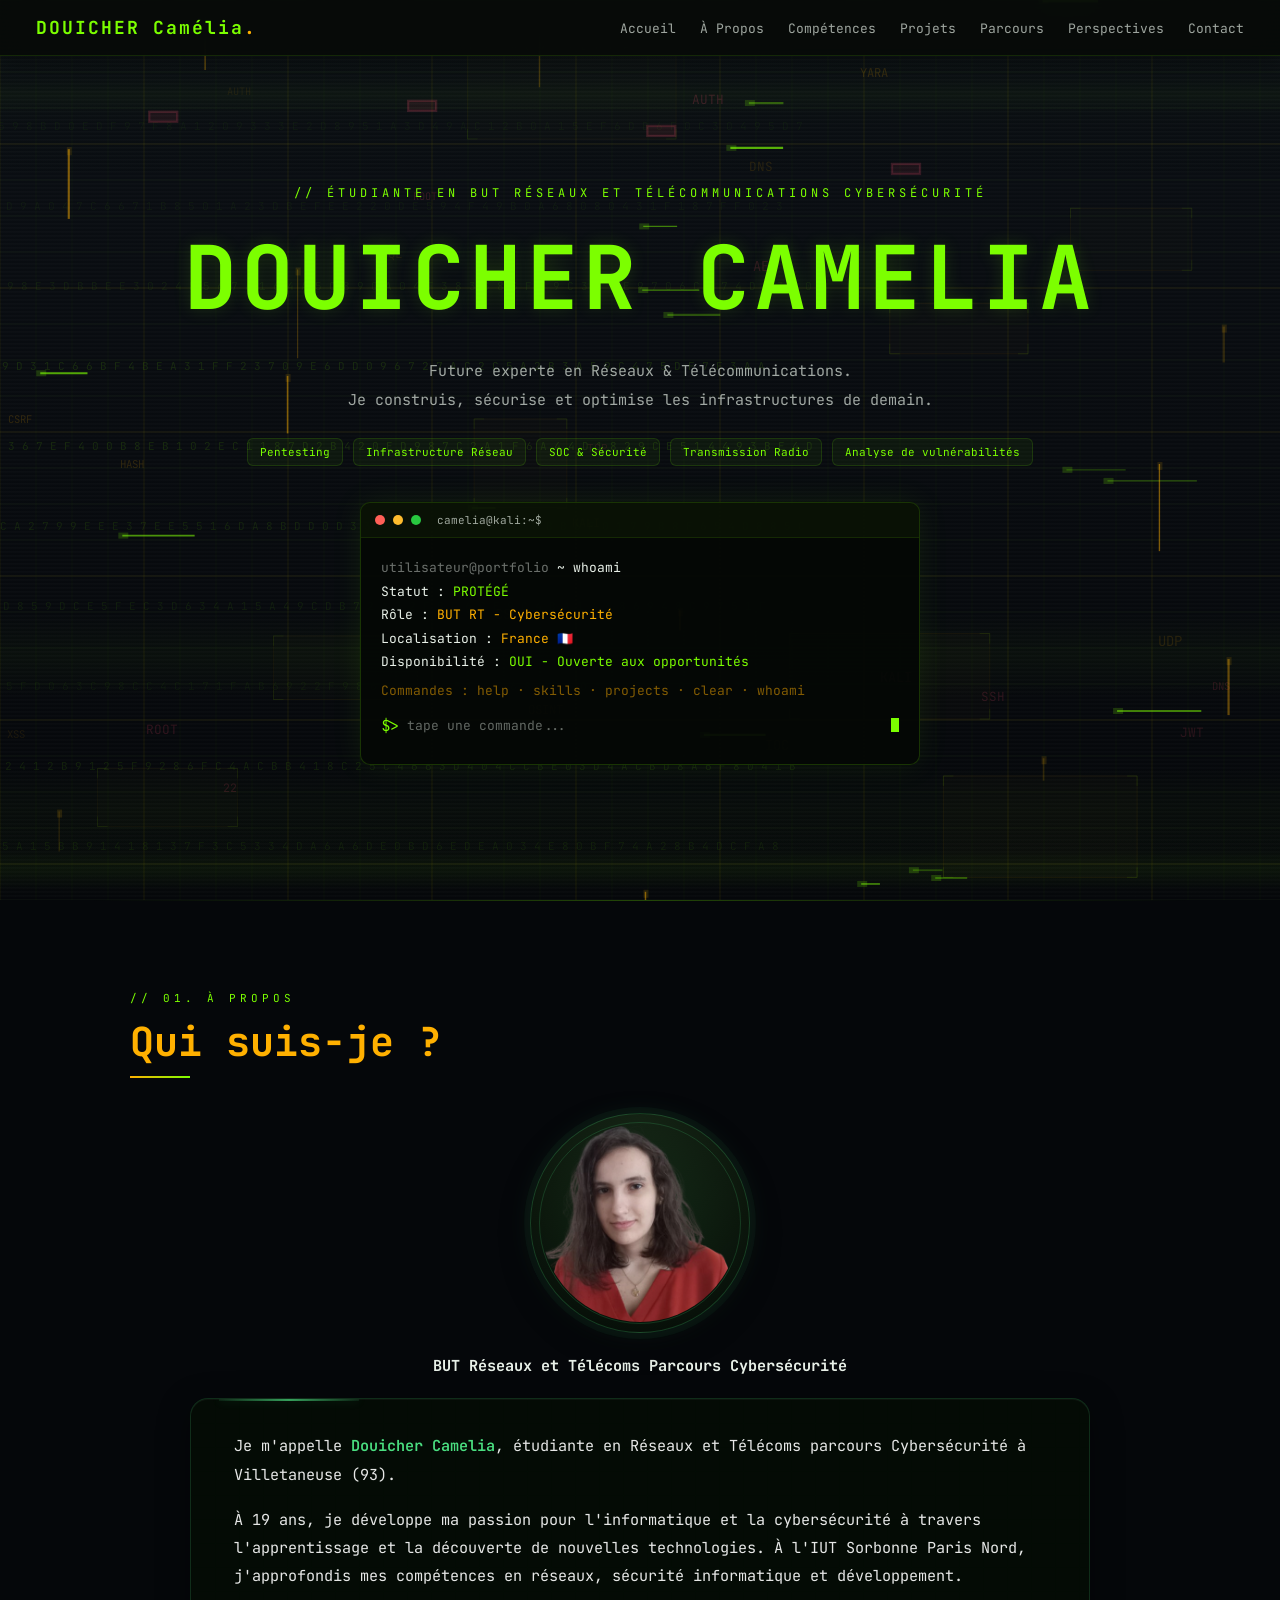
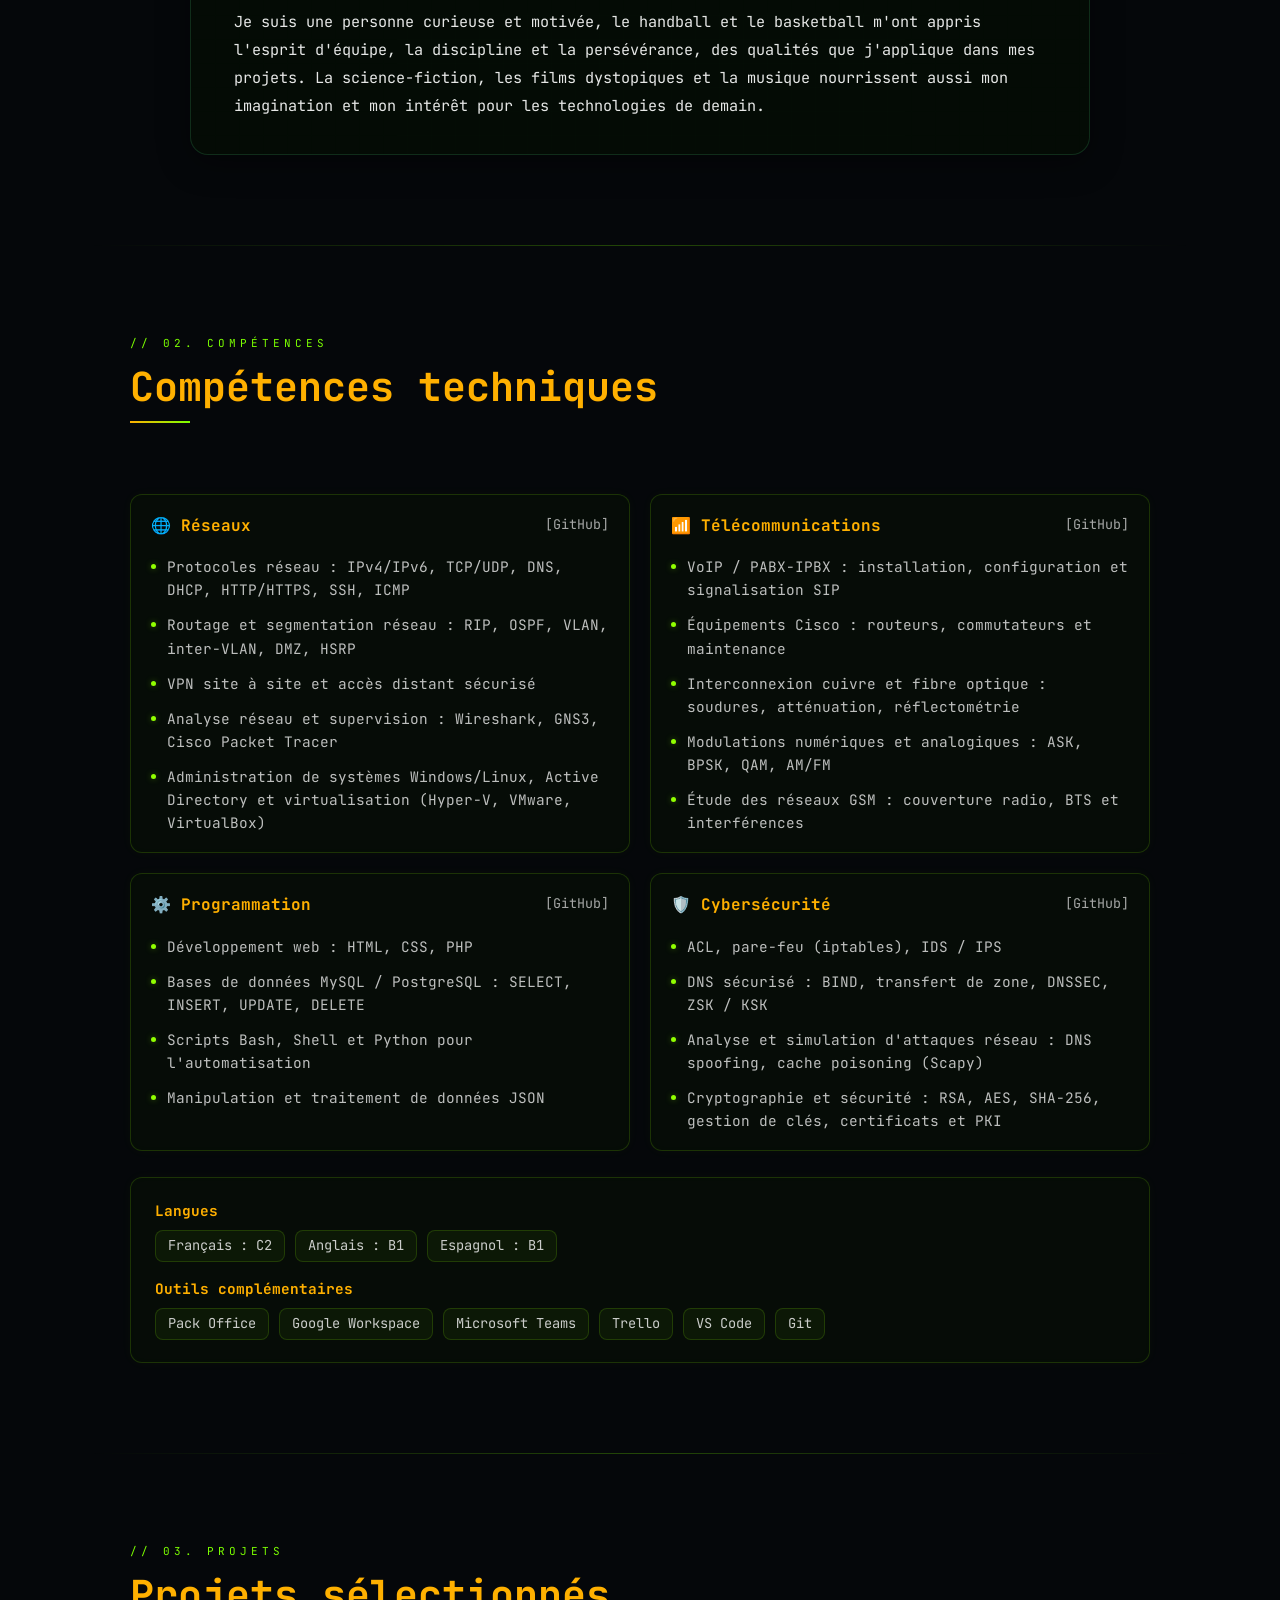
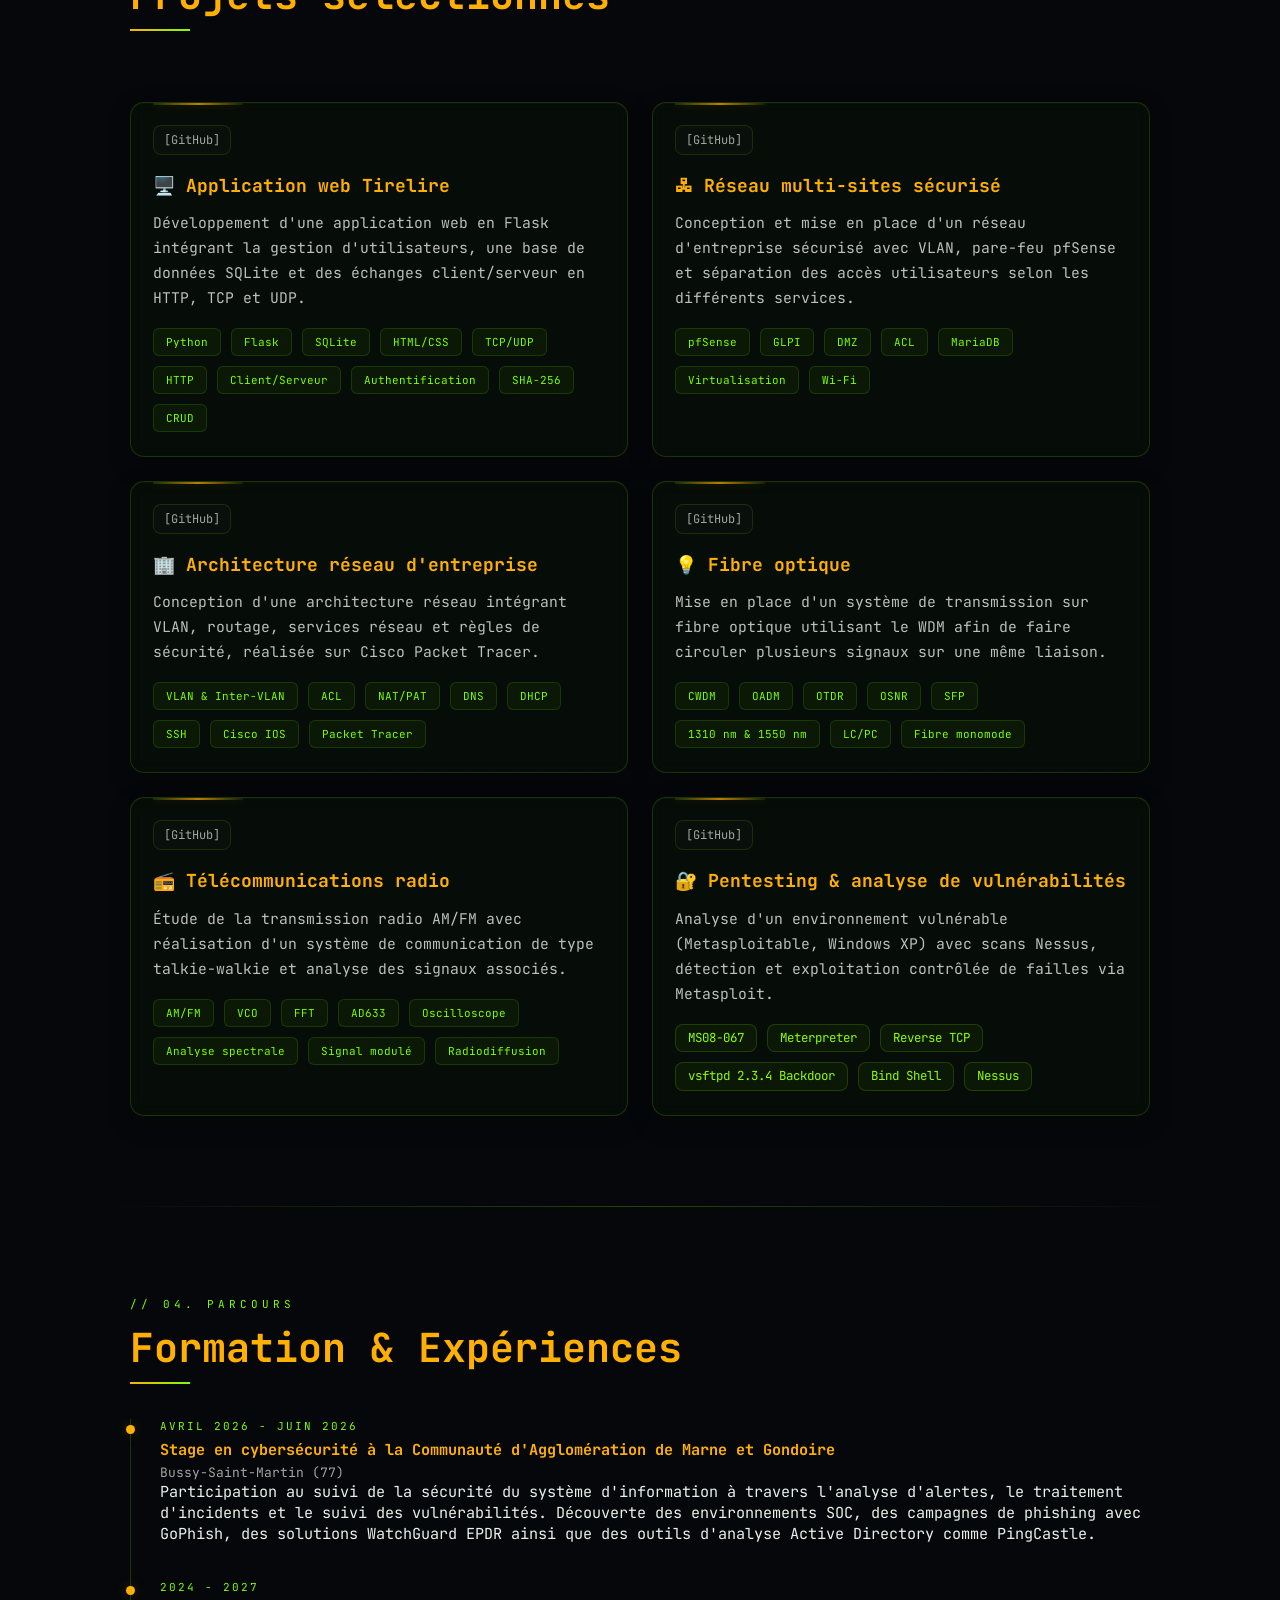
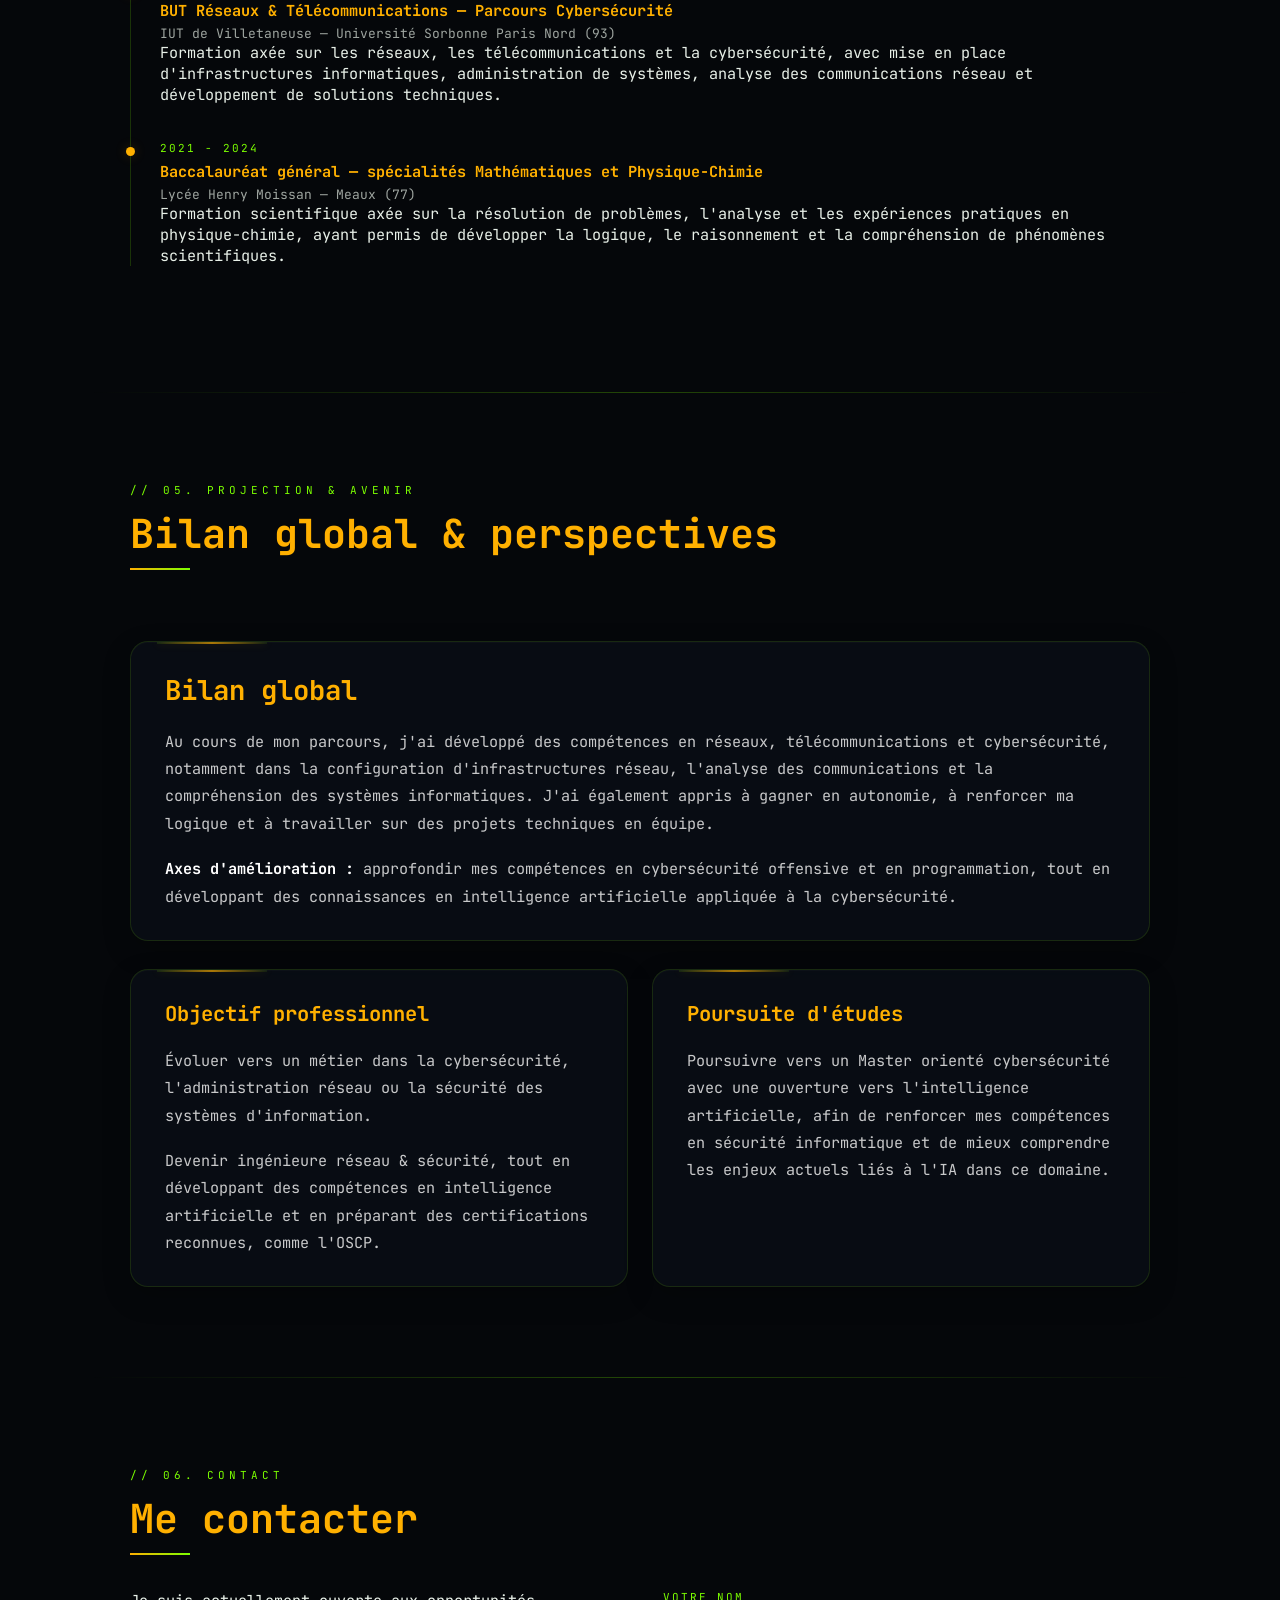
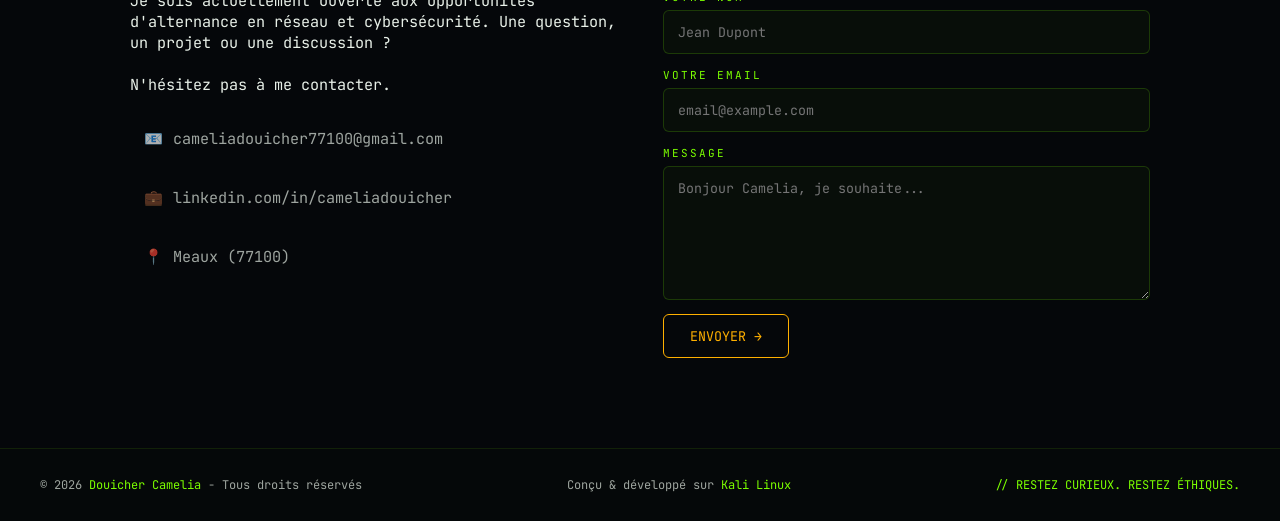
==== commit 23e05853: "Rename page.html to index.html" ====
--- a/index.html
+++ b/index.html
@@ -14,41 +14,37 @@
     <!-- ── FOND ANIMÉ ── -->
     <canvas id="bg-canvas"></canvas>
 
-    <!-- ── RETOUR EN HAUT ── -->
-    <button id="scrollTop" type="button" title="Retour en haut">↑</button>
-
     <!-- ── NAVIGATION ── -->
     <nav>
-      <a class="nav-logo" href="#">DC<span>.</span></a>
+      <a class="nav-logo" href="#home">DOUICHER Camélia<span>.</span></a>
       <ul class="nav-links">
-        <li><a href="#about">à propos</a></li>
-        <li><a href="#skills">compétences</a></li>
-        <li><a href="#projects">projets</a></li>
-        <li><a href="#experience">expérience</a></li>
-        <li><a href="#certifications">certifications</a></li>
-        <li><a href="#contact">contact</a></li>
+        <li><a href="#home">Accueil</a></li>
+        <li><a href="#about">À Propos</a></li>
+        <li><a href="#skills">Compétences</a></li>
+        <li><a href="#projects">Projets</a></li>
+        <li><a href="#experience">Parcours</a></li>
+        <li><a href="#avenir">Perspectives</a></li>
+        <li><a href="#contact">Contact</a></li>
       </ul>
     </nav>
     
     <!-- ── HERO ── -->
-    <header class="hero">
+    <header class="hero" id="home">
       <p class="hero-sub">
-        // ÉTUDIANTE EN BUT RÉSEAUX ET TÉLÉCOMMUNICATIONS — CYBERSÉCURITÉ
+        // ÉTUDIANTE EN BUT RÉSEAUX ET TÉLÉCOMMUNICATIONS CYBERSÉCURITÉ
       </p>
       <h1 class="glitch" data-text="DOUICHER CAMELIA">DOUICHER CAMELIA</h1>
       <p class="hero-desc">
-        Protéger les systèmes, traquer les menaces et tester les failles de
-        manière éthique.<br />
-        Passionnée par la
-        <strong class="text-accent">sécurité offensive</strong> et la
-        <strong class="text-accent">forensique numérique</strong>.
+        Future experte en Réseaux & Télécommunications.
+        <br />
+        Je construis, sécurise et optimise les infrastructures de demain.
       </p>
       <div class="hero-badges">
-        <span class="badge">Tests d'intrusion</span>
-        <span class="badge">Sécurité réseau</span>
-        <span class="badge">Joueuse CTF</span>
-        <span class="badge">OSINT</span>
-        <span class="badge">Analyse de malware</span>
+        <span class="badge">Pentesting</span>
+        <span class="badge">Infrastructure Réseau</span>
+        <span class="badge">SOC & Sécurité</span>
+        <span class="badge">Transmission Radio</span>
+        <span class="badge">Analyse de vulnérabilités</span>
       </div>
 
       <!-- TERMINAL -->
@@ -63,11 +59,11 @@
           <div class="terminal-body">
             <p><span class="t-label">utilisateur@portfolio</span> ~ whoami</p>
             <p>Statut : <span class="t-green">PROTÉGÉ</span></p>
-            <p>Rôle : <span class="t-yellow">BUT RT — Cybersécurité</span></p>
+            <p>Rôle : <span class="t-yellow">BUT RT - Cybersécurité</span></p>
             <p>Localisation : <span class="t-yellow">France 🇫🇷</span></p>
             <p>
               Disponibilité :
-              <span class="t-green">OUI — Ouverte aux opportunités</span>
+              <span class="t-green">OUI - Ouverte aux opportunités</span>
             </p>
             <p class="terminal-help">
               Commandes : help · skills · projects · clear · whoami
@@ -112,403 +108,411 @@
         </p>
 
         <p>
-          À 19 ans, je développe chaque jour ma passion pour l'informatique et
-          la cybersécurité à travers l'apprentissage, la pratique et la
-          découverte de nouvelles technologies.
+          À 19 ans, je développe ma passion pour l'informatique et la cybersécurité à travers l'apprentissage et la découverte de nouvelles technologies.
+          À l'IUT Sorbonne Paris Nord, j'approfondis mes compétences en réseaux, sécurité informatique et développement.
         </p>
 
         <p>
-          Je suis actuellement en BUT R&T à la Sorbonne Nord, où j'approfondis
-          mes connaissances en réseaux, développement et sécurité informatique.
-          J'aime découvrir de nouvelles technologies et continuer à évoluer dans
-          un domaine qui me passionne.
+          Je suis une personne curieuse et motivée, le handball et le basketball m'ont appris l'esprit d'équipe, la discipline et la persévérance, des qualités que j'applique dans mes projets.
+          La science-fiction, les films dystopiques et la musique nourrissent aussi mon imagination et mon intérêt pour les technologies de demain.
         </p>
       </div>
     </div>
   </div>
+</div>
 </section>
 
-  <!-- ── SKILLS ── -->
+<!-- ── SKILLS ── -->
 <div class="section-divider"></div>
 
 <section id="skills">
   <p class="section-label fade-in">// 02. COMPÉTENCES</p>
-  <h2 class="section-title fade-in">Compétences Techniques</h2>
+  <h2 class="section-title fade-in">Compétences techniques</h2>
 
   <div class="skills-grid">
 
     <article class="skill-card fade-in">
       <div class="skill-card-header">
         <h3>🌐 Réseaux</h3>
-        <span class="skill-card-link">[Github]</span>
+        <span class="skill-card-link">[GitHub]</span>
       </div>
 
       <ul class="skill-list">
-        <li>IPv4/IPv6, TCP/UDP, DNS, DHCP, HTTP/HTTPS, FTP, SSH, STP</li>
-        <li>Routage & segmentation réseau (RIP, OSPF, VLAN, inter-VLAN, DMZ, HSRP)</li>
-        <li>VPN site-à-site, accès distant</li>
-        <li>Analyse et diagnostic réseau (Wireshark, GNS3, Cisco Packet Tracer)</li>
-        <li>Administration Windows/Linux & Virtualisation (Hyper-V VMware VirtualBox)</li>
+        <li>Protocoles réseau : IPv4/IPv6, TCP/UDP, DNS, DHCP, HTTP/HTTPS, SSH, ICMP</li>
+        <li>Routage et segmentation réseau : RIP, OSPF, VLAN, inter-VLAN, DMZ, HSRP</li>
+        <li>VPN site à site et accès distant sécurisé</li>
+        <li>Analyse réseau et supervision : Wireshark, GNS3, Cisco Packet Tracer</li>
+        <li>Administration de systèmes Windows/Linux, Active Directory et virtualisation (Hyper-V, VMware, VirtualBox)</li>
       </ul>
     </article>
 
     <article class="skill-card fade-in">
       <div class="skill-card-header">
         <h3>📶 Télécommunications</h3>
-        <span class="skill-card-link">[Github]</span>
+        <span class="skill-card-link">[GitHub]</span>
       </div>
 
       <ul class="skill-list">
-        <li>VoIP / PABX-IPBX (installation, configuration)</li>
-        <li>Equipements réseaux (routeurs, commutateurs, maintenance)</li>
-        <li>Interconnexion cuivre & fibre (soudures, mesures d'atténuation 1310/1550 nm)</li>
-        <li>Modulations (ASK, BPSK, QAM), analyse spectrale</li>
-        <li>Etude d'un réseau GSM avec couverture, BTS et interférences</li>
+        <li>VoIP / PABX-IPBX : installation, configuration et signalisation SIP</li>
+        <li>Équipements Cisco : routeurs, commutateurs et maintenance</li>
+        <li>Interconnexion cuivre et fibre optique : soudures, atténuation, réflectométrie</li>
+        <li>Modulations numériques et analogiques : ASK, BPSK, QAM, AM/FM</li>
+        <li>Étude des réseaux GSM : couverture radio, BTS et interférences</li>
       </ul>
     </article>
 
     <article class="skill-card fade-in">
       <div class="skill-card-header">
         <h3>⚙️ Programmation</h3>
-        <span class="skill-card-link">[Github]</span>
+        <span class="skill-card-link">[GitHub]</span>
       </div>
 
       <ul class="skill-list">
-        <li>HTML, CSS, PHP</li>
-        <li>MySQL / PostgreSQL </br> (SELECT, INSERT, UPDATE, DELETE)</li>
-        <li>Scripts Bash, Shell & Python (automatisation)</li>
-        <li>Manipulation JSON</li>
+        <li>Développement web : HTML, CSS, PHP</li>
+        <li>Bases de données MySQL / PostgreSQL : SELECT, INSERT, UPDATE, DELETE</li>
+        <li>Scripts Bash, Shell et Python pour l'automatisation</li>
+        <li>Manipulation et traitement de données JSON</li>
       </ul>
     </article>
 
     <article class="skill-card fade-in">
       <div class="skill-card-header">
-        <h3>🔐 Cybersécurité</h3>
-        <span class="skill-card-link">[Github]</span>
+        <h3>🛡️ Cybersécurité</h3>
+        <span class="skill-card-link">[GitHub]</span>
       </div>
 
       <ul class="skill-list">
         <li>ACL, pare-feu (iptables), IDS / IPS</li>
-        <li>BIND, transfert de zone, DNSSEC </br>
-          (ZSK / KSK, validation)</li>
-        <li>DNS spoofing, cache poisoning (Scapy)</li>
-        <li>RSA, AES , SHA-256, gestion de clé </br>
-          (publique / privée), certificats, PKI</li>
+        <li>DNS sécurisé : BIND, transfert de zone, DNSSEC, ZSK / KSK</li>
+        <li>Analyse et simulation d'attaques réseau : DNS spoofing, cache poisoning (Scapy)</li>
+        <li>Cryptographie et sécurité : RSA, AES, SHA-256, gestion de clés, certificats et PKI</li>
       </ul>
     </article>
 
+    <div class="skills-extra-card fade-in">
+      <div class="skills-inline-block">
+        <span class="skills-inline-title">Langues</span>
+        <div class="skills-inline-tags">
+          <span class="skills-inline-tag">Français : C2</span>
+          <span class="skills-inline-tag">Anglais : B1</span>
+          <span class="skills-inline-tag">Espagnol : B1</span>
+        </div>
+      </div>
+
+      <div class="skills-inline-block">
+        <span class="skills-inline-title">Outils complémentaires</span>
+        <div class="skills-inline-tags">
+          <span class="skills-inline-tag">Pack Office</span>
+          <span class="skills-inline-tag">Google Workspace</span>
+          <span class="skills-inline-tag">Microsoft Teams</span>
+          <span class="skills-inline-tag">Trello</span>
+          <span class="skills-inline-tag">VS Code</span>
+          <span class="skills-inline-tag">Git</span>
+        </div>
+      </div>
+    </div>
+
   </div>
 </section>
 
 <!-- ── PROJECTS ── -->
-    <div class="section-divider"></div>
-    <section id="projects">
-      <p class="section-label fade-in">// 03. PROJETS</p>
-      <h2 class="section-title fade-in">Projets Sélectionnés</h2>
-      <div class="projects-grid">
-        <div class="project-card fade-in">
-          <div class="project-header">
-            <div class="project-links">
-              <a href="#">[GitHub]</a>
-            </div>
-          </div>
-          <div class="project-body">
-            <div class="project-title">🖥️ Développement client-serveur (UDP/TCP)</div>
-            <div class="project-desc">
-               sockets, échanges réseau, base de données.
-            </div>
-            <div class="project-tags">
-              <span class="tag">Python</span>
-              <span class="tag">OSINT</span>
-              <span class="tag">Shodan API</span>
-              <span class="tag">DNS</span>
-            </div>
-          </div>
-        </div>
-
-        <div class="project-card fade-in">
-          <div class="project-header">
-            <div class="project-links">
-              <a href="#">[GitHub]</a>
-            </div>
-          </div>
-          <div class="project-body">
-            <div class="project-title">🌐 Réseau multi-sites sécurisé</div>
-            <div class="project-desc">
-              VLAN, routage, firewall, DMZ, services (GLPI, web, fichiers)
-            </div>
-            <div class="project-tags">
-              <span class="tag">Python</span>
-              <span class="tag">Requests</span>
-              <span class="tag">SQLi</span>
-              <span class="tag">XSS</span>
-            </div>
-          </div>
-        </div>
-
-        <div class="project-card fade-in">
-          <div class="project-header">
-            <div class="project-links">
-              <a href="#">[GitHub]</a>
-            </div>
-          </div>
-          <div class="project-body">
-            <div class="project-title">
-              🏢 Infrastructure centralisée
-            </div>
-            <div class="project-desc">
-              administration système et gestion d'Active Directory 
-            </div>
-            <div class="project-tags">
-              <span class="tag">Cuckoo</span>
-              <span class="tag">Docker</span>
-              <span class="tag">YARA</span>
-              <span class="tag">Forensique</span>
-            </div>
-          </div>
-        </div>
-
-        <div class="project-card fade-in">
-          <div class="project-header">
-            <div class="project-links">
-              <a href="#">[GitHub]</a>
-            </div>
-          </div>
-          <div class="project-body">
-            <div class="project-title">💡 Fibre optique</div>
-            <div class="project-desc">
-              configuration, contrôle qualité (taux d’erreur), optimisation transmission
-            </div>
-            <div class="project-tags">
-              <span class="tag">Python</span>
-              <span class="tag">Scapy</span>
-              <span class="tag">Réseau</span>
-              <span class="tag">PCAP</span>
-            </div>
-          </div>
-        </div>
-
-        <div class="project-card fade-in">
-          <div class="project-header">
-            <div class="project-links">
-              <a href="#">[GitHub]</a>
-            </div>
-          </div>
-          <div class="project-body">
-            <div class="project-title">📻 Télécommunications radio</div>
-            <div class="project-desc">
-               Étude et mise en œuvre de la modulation AM/FM, réalisation d’un émetteur type talkie-walkie.
-            </div>
-            <div class="project-tags">
-              <span class="tag">Machine Learning</span>
-              <span class="tag">JavaScript</span>
-              <span class="tag">NLP</span>
-              <span class="tag">Threat Intel</span>
-            </div>
-          </div>
-        </div>
-
-        <div class="project-card fade-in">
-          <div class="project-header">
-            <div class="project-links">
-              <a href="#">[Github]</a>
-            </div>
-          </div>
-          <div class="project-body">
-            <div class="project-title">⚙️ PAM & automatisation Python</div>
-            <div class="project-desc">
-              gestion IP, CSV, scripts
-            </div>
-            <div class="project-tags">
-              <span class="tag">HackTheBox</span>
-              <span class="tag">TryHackMe</span>
-              <span class="tag">CTF</span>
-              <span class="tag">Write-ups</span>
-            </div>
-          </div>
-        </div>
-      </div>
-    </section>
-
-    <!-- ── EXPERIENCE ── -->
-    <div class="section-divider"></div>
-    <section id="experience">
-      <p class="section-label fade-in">// 04. EXPÉRIENCE</p>
-      <h2 class="section-title fade-in">Parcours</h2>
-      <div class="timeline">
-        <div class="timeline-item">
-          <div class="timeline-date">AVRIL 2026 — JUIN 2026</div>
-          <div class="timeline-role">
-            Stage en Cybersécurité à la Communauté d'Aglomération de Marne et Gondoire
-          </div>
-          <div class="timeline-company">Bussy-Saint-Martin (77)</div>
-          <div class="timeline-body">
-            Joueuse active de CTF sur HackTheBox et TryHackMe. Création d’outils
-            de sécurité, contribution à des projets open-source et préparation
-            de certifications en sécurité offensive.
-          </div>
-        </div>
-
-        <div class="timeline-item">
-          <div class="timeline-date">2024 - 2027</div>
-          <div class="timeline-role">BUT Réseaux & Télécommunications Parcours Cybersécurité</div>
-          <div class="timeline-company">IUT de Villetaneuse - Université Sorbonne Paris Nord (93)</div>
-          <div class="timeline-body">
-            Encadrement d'une équipe pour développer une plateforme de
-            sensibilisation à la cybersécurité. Simulation de phishing, bonnes
-            pratiques de mots de passe et navigation sécurisée.
-          </div>
-        </div>
-
-        <div class="timeline-item">
-          <div class="timeline-date">2021 - 2024</div>
-          <div class="timeline-role">Bac général : Spécialités Maths et Physique-Chimie</div>
-          <div class="timeline-company">Lycée Henry Moissan Meaux (77)</div>
-          <div class="timeline-body">
-            Gestion d’un laboratoire réseau universitaire. Configuration de
-            routeurs, switchs, firewalls (Cisco, pfSense) et mise en place d’un
-            honeypot pour surveiller les attaques.
-          </div>
-        </div>
-      </div>
-    </section>
+<div class="section-divider"></div>
+<section id="projects">
+  <p class="section-label fade-in">// 03. PROJETS</p>
+  <h2 class="section-title fade-in">Projets sélectionnés</h2>
+
+  <div class="projects-grid">
+    <div class="project-card fade-in">
+      <div class="project-header">
+        <div class="project-links">
+          <a href="#">[GitHub]</a>
+        </div>
+      </div>
+      <div class="project-body">
+        <div class="project-title">🖥️ Application web Tirelire</div>
+        <div class="project-desc">
+          Développement d'une application web en Flask intégrant la gestion d'utilisateurs, une base de données SQLite et des échanges client/serveur en HTTP, TCP et UDP.
+        </div>
+        <div class="project-tags">
+          <span class="tool-tag">Python</span>
+          <span class="tool-tag">Flask</span>
+          <span class="tool-tag">SQLite</span>
+          <span class="tool-tag">HTML/CSS</span>
+          <span class="tool-tag">TCP/UDP</span>
+          <span class="tool-tag">HTTP</span>
+          <span class="tool-tag">Client/Serveur</span>
+          <span class="tool-tag">Authentification</span>
+          <span class="tool-tag">SHA-256</span>
+          <span class="tool-tag">CRUD</span>
+        </div>
+      </div>
+    </div>
+
+    <div class="project-card fade-in">
+      <div class="project-header">
+        <div class="project-links">
+          <a href="#">[GitHub]</a>
+        </div>
+      </div>
+      <div class="project-body">
+        <div class="project-title">🖧 Réseau multi-sites sécurisé</div>
+        <div class="project-desc">
+          Conception et mise en place d'un réseau d'entreprise sécurisé avec VLAN, pare-feu pfSense et séparation des accès utilisateurs selon les différents services.
+        </div>
+        <div class="project-tags">
+          <span class="tool-tag">pfSense</span>
+          <span class="tool-tag">GLPI</span>
+          <span class="tool-tag">DMZ</span>
+          <span class="tool-tag">ACL</span>
+          <span class="tool-tag">MariaDB</span>
+          <span class="tool-tag">Virtualisation</span>
+          <span class="tool-tag">Wi-Fi</span>
+        </div>
+      </div>
+    </div>
+
+    <div class="project-card fade-in">
+      <div class="project-header">
+        <div class="project-links">
+          <a href="#">[GitHub]</a>
+        </div>
+      </div>
+      <div class="project-body">
+        <div class="project-title">🏢 Architecture réseau d'entreprise</div>
+        <div class="project-desc">
+          Conception d'une architecture réseau intégrant VLAN, routage, services réseau et règles de sécurité, réalisée sur Cisco Packet Tracer.
+        </div>
+        <div class="project-tags">
+          <span class="tool-tag">VLAN & Inter-VLAN</span>
+          <span class="tool-tag">ACL</span>
+          <span class="tool-tag">NAT/PAT</span>
+          <span class="tool-tag">DNS</span>
+          <span class="tool-tag">DHCP</span>
+          <span class="tool-tag">SSH</span>
+          <span class="tool-tag">Cisco IOS</span>
+          <span class="tool-tag">Packet Tracer</span>
+        </div>
+      </div>
+    </div>
+
+    <div class="project-card fade-in">
+      <div class="project-header">
+        <div class="project-links">
+          <a href="#">[GitHub]</a>
+        </div>
+      </div>
+      <div class="project-body">
+        <div class="project-title">💡 Fibre optique</div>
+        <div class="project-desc">
+          Mise en place d'un système de transmission sur fibre optique utilisant le WDM afin de faire circuler plusieurs signaux sur une même liaison.
+        </div>
+        <div class="project-tags">
+          <span class="tool-tag">CWDM</span>
+          <span class="tool-tag">OADM</span>
+          <span class="tool-tag">OTDR</span>
+          <span class="tool-tag">OSNR</span>
+          <span class="tool-tag">SFP</span>
+          <span class="tool-tag">1310 nm & 1550 nm</span>
+          <span class="tool-tag">LC/PC</span>
+          <span class="tool-tag">Fibre monomode</span>
+        </div>
+      </div>
+    </div>
+
+    <div class="project-card fade-in">
+      <div class="project-header">
+        <div class="project-links">
+          <a href="#">[GitHub]</a>
+        </div>
+      </div>
+      <div class="project-body">
+        <div class="project-title">📻 Télécommunications radio</div>
+        <div class="project-desc">
+          Étude de la transmission radio AM/FM avec réalisation d'un système de communication de type talkie-walkie et analyse des signaux associés.
+        </div>
+        <div class="project-tags">
+          <span class="tool-tag">AM/FM</span>
+          <span class="tool-tag">VCO</span>
+          <span class="tool-tag">FFT</span>
+          <span class="tool-tag">AD633</span>
+          <span class="tool-tag">Oscilloscope</span>
+          <span class="tool-tag">Analyse spectrale</span>
+          <span class="tool-tag">Signal modulé</span>
+          <span class="tool-tag">Radiodiffusion</span>
+        </div>
+      </div>
+    </div>
+
+    <div class="project-card fade-in">
+      <div class="project-header">
+        <div class="project-links">
+          <a href="#">[GitHub]</a>
+        </div>
+      </div>
+      <div class="project-body">
+        <div class="project-title">🔐 Pentesting & analyse de vulnérabilités</div>
+        <div class="project-desc">
+          Analyse d'un environnement vulnérable (Metasploitable, Windows XP) avec scans Nessus, détection et exploitation contrôlée de failles via Metasploit.
+        </div>
+        <div class="project-tags">
+          <span class="tag">MS08-067</span>
+          <span class="tag">Meterpreter</span>
+          <span class="tag">Reverse TCP</span>
+          <span class="tag">vsftpd 2.3.4 Backdoor</span>
+          <span class="tag">Bind Shell</span>
+          <span class="tag">Nessus</span>
+        </div>
+      </div>
+    </div>
+  </div>
+</section>
+
+<!-- ── EXPERIENCE ── -->
+<div class="section-divider"></div>
+<section id="experience">
+  <p class="section-label fade-in">// 04. PARCOURS</p>
+  <h2 class="section-title fade-in">Formation & Expériences</h2>
+
+  <div class="timeline">
+    <div class="timeline-item">
+      <div class="timeline-date">AVRIL 2026 - JUIN 2026</div>
+      <div class="timeline-role">
+        Stage en cybersécurité à la Communauté d'Agglomération de Marne et Gondoire
+      </div>
+      <div class="timeline-company">Bussy-Saint-Martin (77)</div>
+      <div class="timeline-body">
+        Participation au suivi de la sécurité du système d'information à travers l'analyse d'alertes, le traitement d'incidents et le suivi des vulnérabilités. Découverte des environnements SOC, des campagnes de phishing avec GoPhish, des solutions WatchGuard EPDR ainsi que des outils d'analyse Active Directory comme PingCastle.
+      </div>
+    </div>
+
+    <div class="timeline-item">
+      <div class="timeline-date">2024 - 2027</div>
+      <div class="timeline-role">BUT Réseaux & Télécommunications — Parcours Cybersécurité</div>
+      <div class="timeline-company">IUT de Villetaneuse — Université Sorbonne Paris Nord (93)</div>
+      <div class="timeline-body">
+        Formation axée sur les réseaux, les télécommunications et la cybersécurité, avec mise en place d'infrastructures informatiques, administration de systèmes, analyse des communications réseau et développement de solutions techniques.
+      </div>
+    </div>
+
+    <div class="timeline-item">
+      <div class="timeline-date">2021 - 2024</div>
+      <div class="timeline-role">Baccalauréat général — spécialités Mathématiques et Physique-Chimie</div>
+      <div class="timeline-company">Lycée Henry Moissan — Meaux (77)</div>
+      <div class="timeline-body">
+        Formation scientifique axée sur la résolution de problèmes, l'analyse et les expériences pratiques en physique-chimie, ayant permis de développer la logique, le raisonnement et la compréhension de phénomènes scientifiques.
+      </div>
+    </div>
+  </div>
+</section>
 
 <!-- ── PROJECTION & AVENIR ── -->
 <div class="section-divider"></div>
 
 <section id="avenir">
   <p class="section-label fade-in">// 05. PROJECTION & AVENIR</p>
+  <h2 class="section-title fade-in">Bilan global & perspectives</h2>
 
   <div class="future-layout">
     <div class="future-main-card fade-in">
-      <h3>Bilan Global</h3>
+      <h3>Bilan global</h3>
       <p>
-        Au fil de ma formation, j’ai pu développer des bases solides en réseaux,
-        cybersécurité et développement. Cette progression m’a permis de renforcer
-        mon autonomie, ma rigueur et ma capacité à résoudre des problèmes de
-        manière méthodique.
+        Au cours de mon parcours, j'ai développé des compétences en réseaux, télécommunications et cybersécurité, notamment dans la configuration d'infrastructures réseau, l'analyse des communications et la compréhension des systèmes informatiques.
+        J'ai également appris à gagner en autonomie, à renforcer ma logique et à travailler sur des projets techniques en équipe.
       </p>
 
       <p>
-        J’ai également appris à travailler en équipe, à m’adapter à de nouveaux
-        environnements techniques et à approfondir ma curiosité pour les domaines
-        de la sécurité offensive, de l’analyse réseau et de l’administration
-        système.
-      </p>
-
-      <p>
-        <strong>Axes d’amélioration :</strong> continuer à approfondir la
-        cybersécurité offensive, la virtualisation, l’automatisation
-        d’infrastructure ainsi que les outils liés à l’analyse et à la défense
-        des systèmes.
+        <strong>Axes d'amélioration :</strong> approfondir mes compétences en cybersécurité offensive et en programmation, tout en développant des connaissances en intelligence artificielle appliquée à la cybersécurité.
       </p>
     </div>
 
     <div class="future-cards">
       <div class="future-small-card fade-in">
-        <h3>Objectif Professionnel</h3>
+        <h3>Objectif professionnel</h3>
         <p>
-          Évoluer vers un métier lié à la cybersécurité, à l’administration
-          réseau ou à la sécurité des systèmes d’information.
+          Évoluer vers un métier dans la cybersécurité, l'administration réseau ou la sécurité des systèmes d'information.
         </p>
         <p>
-          À long terme, je souhaite développer une expertise technique solide
-          dans la protection des infrastructures et la gestion des incidents.
+          Devenir ingénieure réseau & sécurité, tout en développant des compétences en intelligence artificielle et en préparant des certifications reconnues, comme l'OSCP.
         </p>
       </div>
 
       <div class="future-small-card fade-in">
-        <h3>Poursuite d’études</h3>
+        <h3>Poursuite d'études</h3>
         <p>
-          Après le BUT, je souhaite poursuivre mes études dans un cursus orienté
-          cybersécurité ou réseaux avancés afin de renforcer mes compétences.
-        </p>
-        <p>
-          Mon objectif est également de préparer progressivement des
-          certifications reconnues et de continuer à développer mon expérience
-          pratique.
+          Poursuivre vers un Master orienté cybersécurité avec une ouverture vers l'intelligence artificielle, afin de renforcer mes compétences en sécurité informatique et de mieux comprendre les enjeux actuels liés à l'IA dans ce domaine.
         </p>
       </div>
     </div>
   </div>
 </section>
 
-    <!-- ── CONTACT ── -->
-    <div class="section-divider"></div>
-    <section id="contact">
-      <p class="section-label fade-in">// 06. CONTACT</p>
-      <h2 class="section-title fade-in">Me Contacter</h2>
-      <div class="contact-grid">
-        <div class="contact-info fade-in">
-          <p>
-            Je suis actuellement ouverte aux opportunités d'alternance
-            en réseau et cybersécurité. Une question, un projet ou une discussion sécurité
-            ? N'hésitez pas à me contacter.
-          </p>
-
-          <div class="contact-links">
-            <a class="contact-link" href="mailto:camelia.douicher@email.com">
-              <span class="cl-icon">📧</span> cameliadouicher77100@gmail.com
-            </a>
-
-            <a
-              class="contact-link"
-              href="https://linkedin.com/in/cameliadouicher"
-              target="_blank"
-            >
-              <span class="cl-icon">💼</span> linkedin.com/in/cameliadouicher
-            </a>
-
-            <a
-              class="contact-link"
-              href="https://github.com/cameliadouicher"
-              target="_blank"
-            >
-              <span class="cl-icon">🐙</span> github.com/cameliadouicher
-            </a>
-
-          </div>
-        </div>
-
-        <div class="contact-form fade-in">
-          <div class="form-field">
-            <label>VOTRE NOM</label>
-            <input type="text" id="c-name" placeholder="Jean Dupont" />
-          </div>
-
-          <div class="form-field">
-            <label>VOTRE EMAIL</label>
-            <input type="email" id="c-email" placeholder="email@example.com" />
-          </div>
-
-          <div class="form-field">
-            <label>MESSAGE</label>
-            <textarea
-              id="c-msg"
-              rows="5"
-              placeholder="Bonjour Camelia, je souhaite..."
-            ></textarea>
-          </div>
-
-          <button class="btn-submit" id="send-btn" type="button">ENVOYER →</button>
-
-          <div id="form-feedback">
-            ✓ Message envoyé avec succès ! Je vous répondrai rapidement.
-          </div>
-        </div>
-      </div>
-    </section>
-
-    <!-- ── FOOTER ── -->
-    <footer>
-      <div>© 2024 <span>Douicher Camelia</span> — Tous droits réservés</div>
-      <div>
-        Conçu & développé sur <span>Kali Linux</span>
-      </div>
-      <div class="footer-slogan">// RESTEZ CURIEUX. RESTEZ ÉTHIQUES.</div>
-    </footer>
-
-    <!-- ── SCRIPTS ── -->
-    <script src="main.js"></script>
-  </body>
-</html>+<!-- ── CONTACT ── -->
+<div class="section-divider"></div>
+<section id="contact">
+  <p class="section-label fade-in">// 06. CONTACT</p>
+  <h2 class="section-title fade-in">Me contacter</h2>
+
+  <div class="contact-grid">
+    <div class="contact-info fade-in">
+      <p>
+        Je suis actuellement ouverte aux opportunités d'alternance
+        en réseau et cybersécurité. Une question, un projet ou une discussion ?
+      </p><br>
+
+      <p>
+        N'hésitez pas à me contacter.
+      </p><br>
+
+      <div class="contact-links">
+        <a class="contact-link" href="mailto:cameliadouicher77100@gmail.com">
+          <span class="cl-icon">📧</span> cameliadouicher77100@gmail.com
+        </a>
+
+        <a
+          class="contact-link"
+          href="https://linkedin.com/in/cameliadouicher"
+          target="_blank"
+        >
+          <span class="cl-icon">💼</span> linkedin.com/in/cameliadouicher
+        </a>
+
+        <div class="contact-link">
+          <span class="cl-icon">📍</span> Meaux (77100)
+        </div>
+      </div>
+    </div>
+
+    <form class="contact-form fade-in" action="https://formspree.io/f/mnjyakap" method="POST">
+      <div class="form-field">
+        <label for="name">VOTRE NOM</label>
+        <input type="text" id="name" name="name" placeholder="Jean Dupont" required>
+      </div>
+
+      <div class="form-field">
+        <label for="email">VOTRE EMAIL</label>
+        <input type="email" id="email" name="email" placeholder="email@example.com" required>
+      </div>
+
+      <div class="form-field">
+        <label for="message">MESSAGE</label>
+        <textarea id="message" name="message" rows="6" placeholder="Bonjour Camelia, je souhaite..." required></textarea>
+      </div>
+
+      <input type="hidden" name="_subject" value="Nouveau message depuis le portfolio">
+
+      <button type="submit" class="btn-submit">ENVOYER →</button>
+    </form>
+  </div>
+</section>
+
+<!-- ── FOOTER ── -->
+<footer>
+  <div>© 2026 <span>Douicher Camelia</span> - Tous droits réservés</div>
+  <div>Conçu & développé sur <span>Kali Linux</span></div>
+  <div class="footer-slogan">// RESTEZ CURIEUX. RESTEZ ÉTHIQUES.</div>
+</footer>
+
+<!-- ── SCRIPTS ── -->
+<script src="main.js"></script>
+</body>
+</html>
--- a/style.css
+++ b/style.css
@@ -25,6 +25,7 @@
 
 html {
   scroll-behavior: smooth;
+  font-size: 95%;
 }
 
 body {
@@ -444,10 +445,71 @@
   margin-bottom: 0;
 }
 
-@media (max-width: 768px) {
-  .skills-grid {
-    grid-template-columns: 1fr;
-  }
+.skills-extra-card {
+  grid-column: 1 / -1; /* prend toute la largeur de la grille */
+  width: 100%;
+  margin-top: 6px;
+  background: rgba(7, 15, 7, 0.74);
+  border: 1px solid rgba(145, 255, 0, 0.16);
+  border-radius: 12px;
+  padding: 22px 24px;
+  backdrop-filter: blur(6px);
+  box-shadow:
+    0 0 12px rgba(145, 255, 0, 0.03),
+    inset 0 0 10px rgba(145, 255, 0, 0.015);
+  transition: transform 0.25s ease, border-color 0.25s ease;
+}
+
+.skills-extra-card:hover {
+  transform: translateY(-3px);
+  border-color: rgba(145, 255, 0, 0.28);
+}
+
+.skills-extra-header {
+  margin-bottom: 18px;
+}
+
+.skills-extra-header h3 {
+  margin: 0;
+  color: #ffb000;
+  font-size: 1.05rem;
+  line-height: 1.4;
+  font-weight: 700;
+}
+
+.skills-inline-block {
+  margin-bottom: 16px;
+}
+
+.skills-inline-block:last-child {
+  margin-bottom: 0;
+}
+
+.skills-inline-title {
+  display: inline-block;
+  margin-bottom: 10px;
+  color: #ffb000;
+  font-size: 0.95rem;
+  font-weight: 700;
+}
+
+.skills-inline-tags {
+  display: flex;
+  flex-wrap: wrap;
+  gap: 10px;
+}
+
+.skills-inline-tag {
+  display: inline-flex;
+  align-items: center;
+  padding: 8px 12px;
+  border-radius: 8px;
+  border: 1px solid rgba(145, 255, 0, 0.16);
+  background: rgba(145, 255, 0, 0.05);
+  color: rgba(230, 230, 230, 0.88);
+  font-size: 0.9rem;
+  line-height: 1;
+  white-space: nowrap;
 }
 
 .projects-grid {
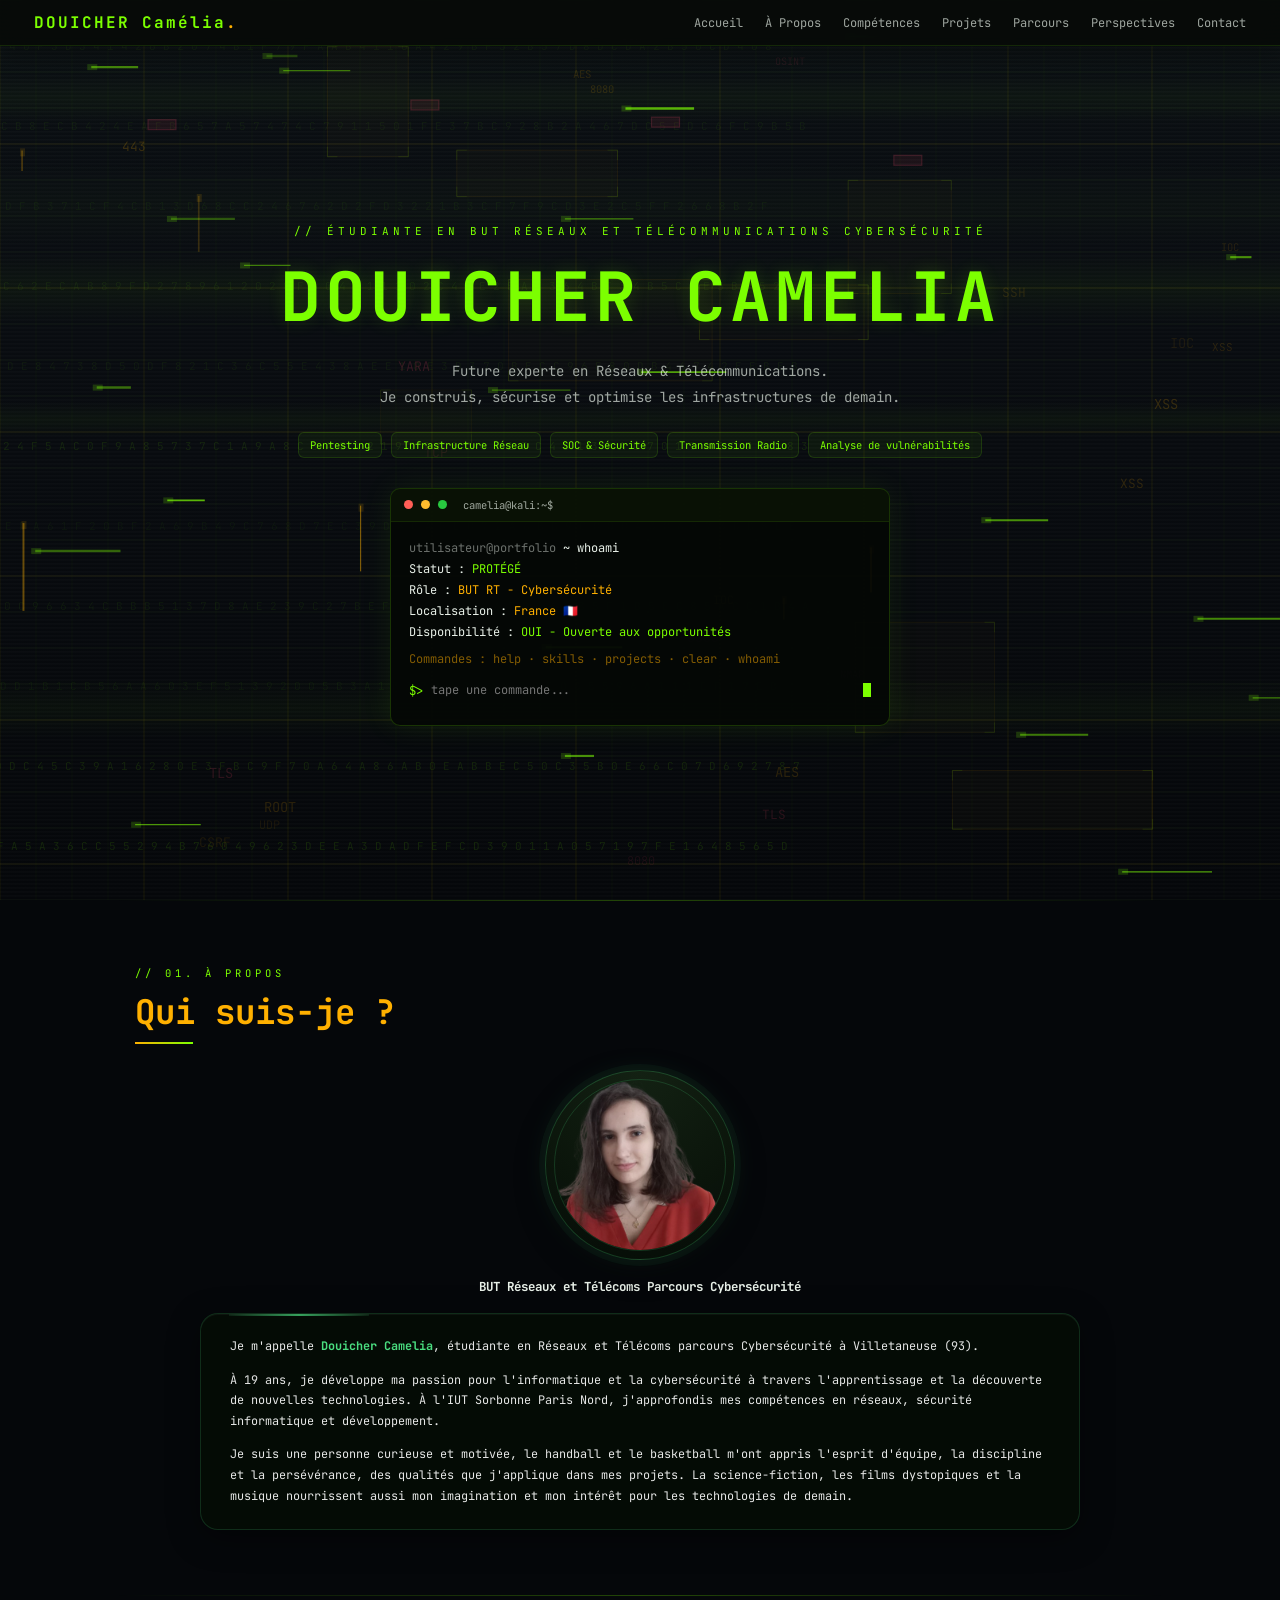
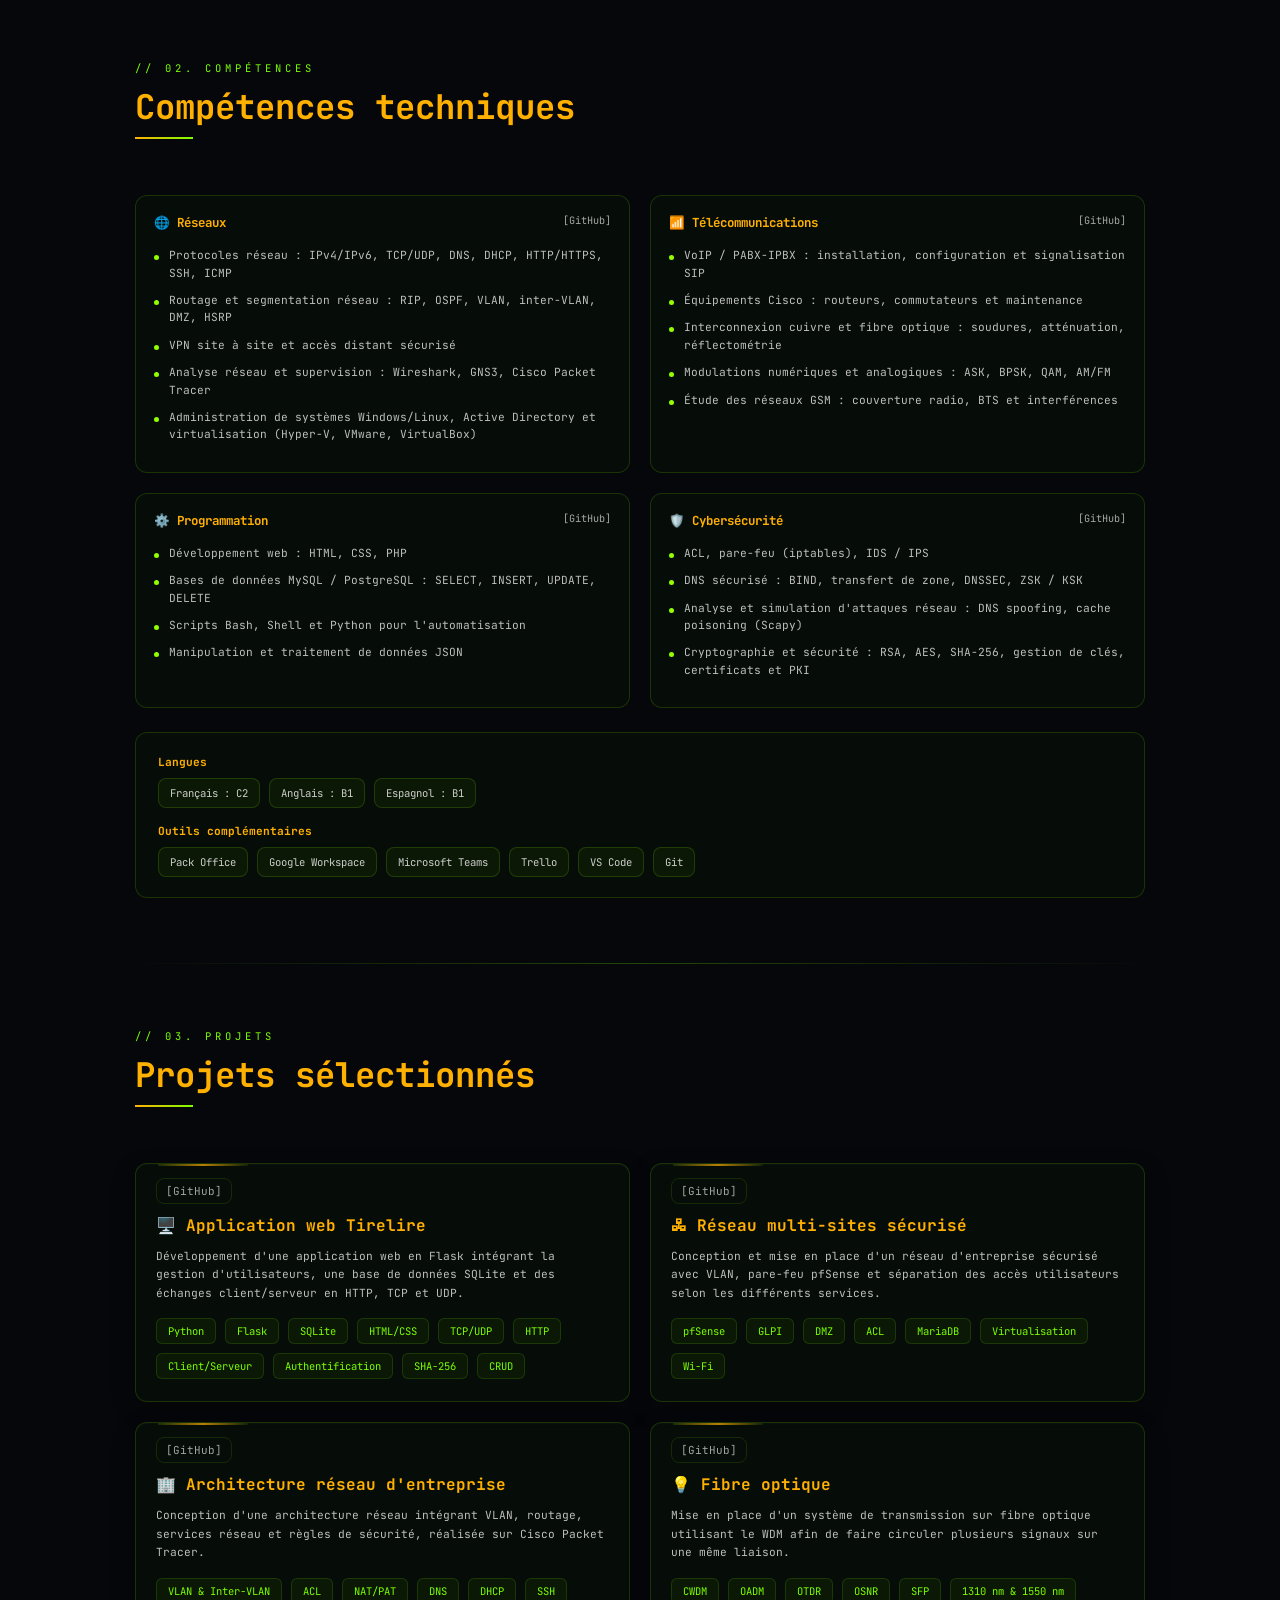
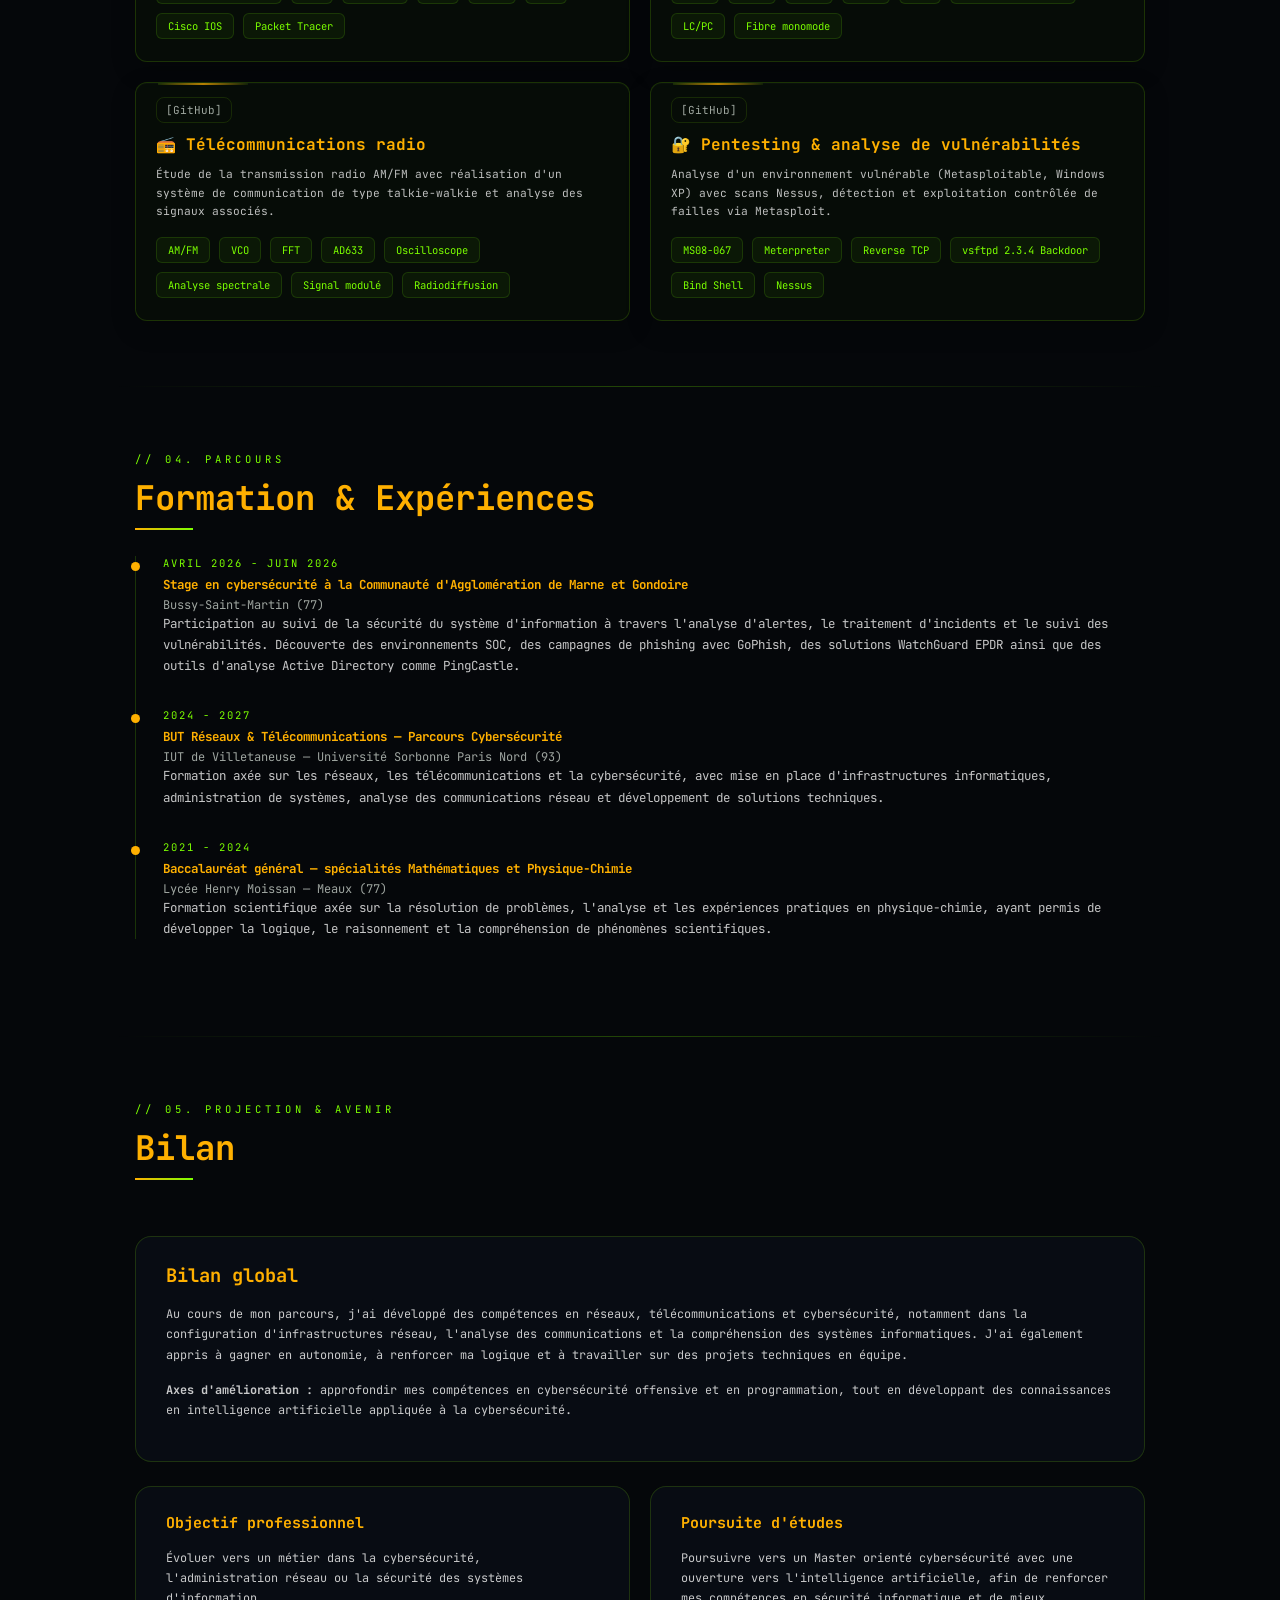
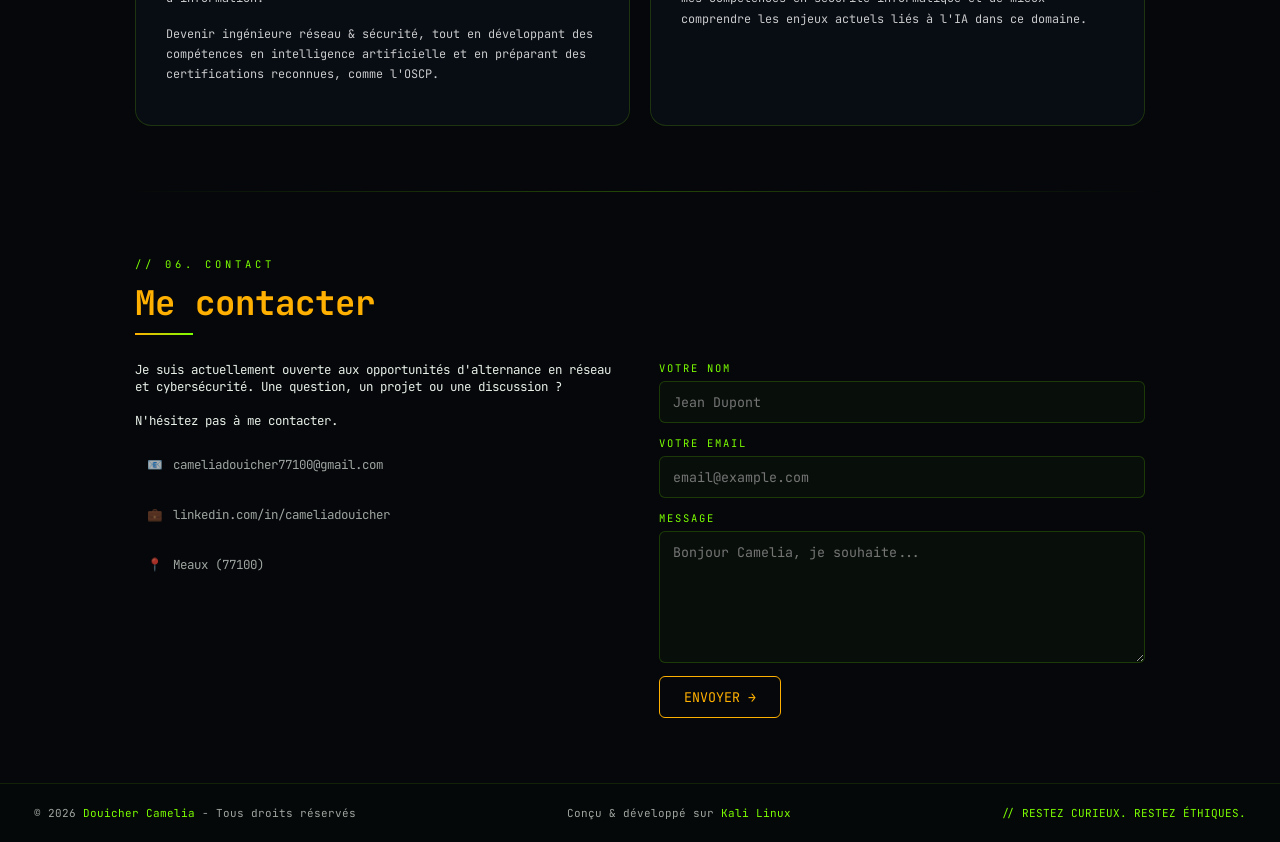
==== commit 2bc3b604: "Update index.html" ====
--- a/index.html
+++ b/index.html
@@ -410,7 +410,7 @@
 
 <section id="avenir">
   <p class="section-label fade-in">// 05. PROJECTION & AVENIR</p>
-  <h2 class="section-title fade-in">Bilan global & perspectives</h2>
+  <h2 class="section-title fade-in">Bilan</h2>
 
   <div class="future-layout">
     <div class="future-main-card fade-in">
--- a/style.css
+++ b/style.css
@@ -6,34 +6,28 @@
 
 :root {
   --bg: #05070a;
-  --bg-soft: rgba(11, 15, 20, 0.9);
-  --panel: rgba(8, 12, 10, 0.78);
-  --panel-2: rgba(14, 18, 12, 0.92);
-
   --green: #7cff00;
-  --green-soft: #b7ff7a;
   --amber: #ffb000;
   --red: #ff4d6d;
   --text: #e8f0e8;
   --muted: rgba(232, 240, 232, 0.68);
-
   --border: rgba(124, 255, 0, 0.18);
-  --border-2: rgba(255, 176, 0, 0.18);
-  --card: rgba(8, 12, 10, 0.74);
-  --shadow: 0 0 28px rgba(124, 255, 0, 0.06);
+  --page-width: min(1320px, 82vw);
 }
 
 html {
   scroll-behavior: smooth;
-  font-size: 95%;
+  font-size: 78%;
+  background: var(--bg);
 }
 
 body {
+  min-height: 100vh;
+  width: 100%;
+  overflow-x: hidden;
   background: var(--bg);
   color: var(--text);
   font-family: "JetBrains Mono", monospace;
-  overflow-x: hidden;
-  min-height: 100vh;
 }
 
 a {
@@ -50,6 +44,8 @@
 #bg-canvas {
   position: fixed;
   inset: 0;
+  width: 100vw;
+  height: 100vh;
   z-index: 0;
   pointer-events: none;
 }
@@ -58,6 +54,8 @@
   content: "";
   position: fixed;
   inset: 0;
+  width: 100vw;
+  height: 100vh;
   z-index: 1;
   pointer-events: none;
   background:
@@ -91,7 +89,7 @@
   display: flex;
   align-items: center;
   justify-content: space-between;
-  padding: 16px 36px;
+  padding: 12px 34px;
   background: rgba(7, 10, 8, 0.92);
   border-bottom: 1px solid rgba(124, 255, 0, 0.12);
   backdrop-filter: blur(12px);
@@ -100,7 +98,7 @@
 
 .nav-logo {
   color: var(--green);
-  font-size: 18px;
+  font-size: 16px;
   font-weight: 700;
   letter-spacing: 2px;
 }
@@ -111,13 +109,13 @@
 
 .nav-links {
   display: flex;
-  gap: 24px;
+  gap: 22px;
   list-style: none;
 }
 
 .nav-links a {
   color: var(--muted);
-  font-size: 13px;
+  font-size: 12px;
   transition: color 0.25s ease;
 }
 
@@ -129,27 +127,27 @@
 /* HERO */
 .hero {
   min-height: 100vh;
-  padding: 130px 20px 80px;
+  width: var(--page-width);
+  margin: 0 auto;
+  padding: 95px 20px 45px;
   display: flex;
   flex-direction: column;
   align-items: center;
   justify-content: center;
   text-align: center;
-  max-width: 1100px;
-  margin: 0 auto;
 }
 
 .hero-sub {
-  margin-bottom: 18px;
-  color: var(--green);
-  font-size: 12px;
+  margin-bottom: 14px;
+  color: var(--green);
+  font-size: 11px;
   letter-spacing: 4px;
 }
 
 .glitch {
   position: relative;
   color: var(--green);
-  font-size: clamp(40px, 8vw, 88px);
+  font-size: clamp(38px, 5.5vw, 68px);
   font-weight: 700;
   letter-spacing: 4px;
   text-shadow: 0 0 18px rgba(124, 255, 0, 0.14);
@@ -174,16 +172,11 @@
 }
 
 .hero-desc {
-  max-width: 760px;
-  margin-top: 22px;
+  max-width: 720px;
+  margin-top: 18px;
   color: var(--muted);
-  font-size: 15px;
-  line-height: 1.9;
-}
-
-.text-accent,
-.about-text strong {
-  color: var(--amber);
+  font-size: 14px;
+  line-height: 1.8;
 }
 
 .hero-badges,
@@ -191,31 +184,31 @@
 .project-tags {
   display: flex;
   flex-wrap: wrap;
-  gap: 10px;
+  gap: 9px;
 }
 
 .hero-badges {
   justify-content: center;
-  margin-top: 24px;
+  margin-top: 22px;
 }
 
 .badge,
 .tool-tag,
 .tag {
   display: inline-block;
-  padding: 6px 12px;
+  padding: 5px 11px;
   color: var(--green);
   background: rgba(124, 255, 0, 0.05);
   border: 1px solid rgba(124, 255, 0, 0.14);
   border-radius: 6px;
-  font-size: 11px;
+  font-size: 10.5px;
 }
 
 /* TERMINAL */
 .terminal-wrap {
   width: 100%;
-  max-width: 560px;
-  margin-top: 36px;
+  max-width: 500px;
+  margin-top: 30px;
 }
 
 .terminal {
@@ -231,14 +224,14 @@
   display: flex;
   align-items: center;
   gap: 8px;
-  padding: 10px 14px;
+  padding: 9px 13px;
   background: rgba(124, 255, 0, 0.04);
   border-bottom: 1px solid rgba(124, 255, 0, 0.1);
 }
 
 .dot {
-  width: 10px;
-  height: 10px;
+  width: 9px;
+  height: 9px;
   border-radius: 50%;
 }
 
@@ -249,17 +242,17 @@
 .terminal-title {
   margin-left: 8px;
   color: var(--muted);
-  font-size: 11px;
+  font-size: 10.5px;
 }
 
 .terminal-body {
-  padding: 18px 20px;
+  padding: 16px 18px;
 }
 
 .terminal-body p,
 #output {
-  font-size: 13px;
-  line-height: 1.8;
+  font-size: 12px;
+  line-height: 1.75;
 }
 
 .t-label { color: rgba(232, 240, 232, 0.45); }
@@ -270,7 +263,7 @@
 .terminal-help {
   margin-top: 6px;
   color: rgba(255, 176, 0, 0.5);
-  font-size: 11px;
+  font-size: 10.5px;
 }
 
 .terminal-input-row {
@@ -291,11 +284,7 @@
   background: transparent;
   border: 0;
   outline: 0;
-  font-size: 13px;
-}
-
-#terminal-input::placeholder {
-  color: rgba(232, 240, 232, 0.42);
+  font-size: 12px;
 }
 
 .cursor-blink {
@@ -306,24 +295,20 @@
 }
 
 #output {
-  max-height: 180px;
+  max-height: 160px;
   margin-top: 10px;
   overflow-y: auto;
 }
 
-.out-line { color: var(--green); }
-.out-info { color: var(--amber); }
-.out-err { color: var(--red); }
-
 /* SECTIONS */
 section {
-  max-width: 1100px;
+  width: var(--page-width);
   margin: 0 auto;
-  padding: 90px 40px;
+  padding: 65px 20px;
 }
 
 .section-divider {
-  max-width: 1100px;
+  width: var(--page-width);
   height: 1px;
   margin: 0 auto;
   background: linear-gradient(
@@ -335,18 +320,18 @@
 }
 
 .section-label {
-  margin-bottom: 10px;
-  color: var(--green);
-  font-size: 11px;
+  margin-bottom: 9px;
+  color: var(--green);
+  font-size: 10.5px;
   letter-spacing: 4px;
 }
 
 .section-title {
   display: inline-block;
   position: relative;
-  margin-bottom: 45px;
-  color: var(--amber);
-  font-size: clamp(26px, 4vw, 40px);
+  margin-bottom: 36px;
+  color: var(--amber);
+  font-size: clamp(24px, 3vw, 34px);
 }
 
 .section-title::after {
@@ -354,9 +339,113 @@
   position: absolute;
   left: 0;
   bottom: -10px;
-  width: 60px;
+  width: 58px;
   height: 2px;
   background: linear-gradient(90deg, var(--amber), var(--green));
+}
+
+/* ABOUT */
+.about-stack {
+  display: flex;
+  flex-direction: column;
+  align-items: center;
+  gap: 18px;
+  max-width: 980px;
+  margin: 0 auto;
+  text-align: center;
+}
+
+.about-photo {
+  display: flex;
+  justify-content: center;
+  align-items: center;
+}
+
+.photo-circle {
+  position: relative;
+  width: 190px;
+  height: 190px;
+  border-radius: 50%;
+  padding: 9px;
+  background: radial-gradient(circle at top, rgba(20, 35, 20, 0.95), rgba(6, 14, 6, 0.88));
+  border: 1px solid rgba(74, 222, 128, 0.22);
+  box-shadow:
+    0 0 0 6px rgba(74, 222, 128, 0.04),
+    0 0 24px rgba(74, 222, 128, 0.08),
+    0 10px 30px rgba(0, 0, 0, 0.35);
+  overflow: hidden;
+}
+
+.photo-circle::before {
+  content: "";
+  position: absolute;
+  inset: 8px;
+  border: 1px solid rgba(74, 222, 128, 0.18);
+  border-radius: 50%;
+}
+
+.photo-circle img {
+  position: relative;
+  z-index: 2;
+  width: 100%;
+  height: 100%;
+  object-fit: cover;
+  border-radius: 50%;
+  filter: contrast(1.04) saturate(0.95);
+}
+
+.about-text {
+  width: 100%;
+  display: flex;
+  justify-content: center;
+}
+
+.about-card {
+  width: 100%;
+  max-width: 880px;
+  background: rgba(5, 15, 5, 0.72);
+  backdrop-filter: blur(10px);
+  border: 1px solid rgba(74, 222, 128, 0.16);
+  border-radius: 18px;
+  padding: 1.8rem 2.3rem;
+  box-shadow:
+    0 8px 32px rgba(0, 0, 0, 0.38),
+    inset 0 1px 0 rgba(255, 255, 255, 0.04);
+  position: relative;
+  overflow: hidden;
+  text-align: left;
+}
+
+.about-card::before {
+  content: "";
+  position: absolute;
+  top: 0;
+  left: 28px;
+  width: 140px;
+  height: 2px;
+  background: linear-gradient(
+    90deg,
+    rgba(74, 222, 128, 0.1),
+    rgba(74, 222, 128, 0.7),
+    rgba(74, 222, 128, 0.1)
+  );
+}
+
+.about-card p {
+  position: relative;
+  z-index: 2;
+  margin-bottom: 1rem;
+  line-height: 1.75;
+  color: rgba(255, 255, 255, 0.9);
+  font-size: 0.95rem;
+}
+
+.about-card p:last-child {
+  margin-bottom: 0;
+}
+
+.about-card strong {
+  color: #4ade80;
 }
 
 /* GRIDS */
@@ -364,121 +453,85 @@
 .contact-grid {
   display: grid;
   grid-template-columns: 1fr 1fr;
-  gap: 45px;
+  gap: 38px;
   align-items: start;
 }
 
-.skills-grid {
+.skills-grid,
+.projects-grid {
   display: grid;
-  grid-template-columns: repeat(2, minmax(320px, 1fr));
+  grid-template-columns: repeat(2, minmax(300px, 1fr));
   gap: 20px;
-  margin-top: 36px;
-}
-
-.skill-card {
+  margin-top: 30px;
+}
+
+/* SKILLS */
+.skill-card,
+.skills-extra-card,
+.project-card,
+.future-main-card,
+.future-small-card {
   background: rgba(7, 15, 7, 0.74);
   border: 1px solid rgba(145, 255, 0, 0.16);
   border-radius: 12px;
-  padding: 20px 20px 18px;
   backdrop-filter: blur(6px);
-  box-shadow:
-    0 0 12px rgba(145, 255, 0, 0.03),
-    inset 0 0 10px rgba(145, 255, 0, 0.015);
-  transition: transform 0.25s ease, border-color 0.25s ease;
-}
-
-.skill-card:hover {
-  transform: translateY(-3px);
-  border-color: rgba(145, 255, 0, 0.28);
+}
+
+.skill-card {
+  padding: 18px;
 }
 
 .skill-card-header {
   display: flex;
   justify-content: space-between;
-  align-items: flex-start;
   gap: 14px;
-  margin-bottom: 18px;
+  margin-bottom: 16px;
 }
 
 .skill-card-header h3 {
-  margin: 0;
-  color: #ffb000;
-  font-size: 1.05rem;
-  line-height: 1.4;
-  font-weight: 700;
+  color: var(--amber);
+  font-size: 1rem;
 }
 
 .skill-card-link {
   color: rgba(220, 220, 220, 0.75);
-  font-size: 0.88rem;
+  font-size: 0.82rem;
   white-space: nowrap;
 }
 
 .skill-list {
   list-style: none;
-  margin: 0;
-  padding: 0;
 }
 
 .skill-list li {
   position: relative;
-  padding-left: 16px;
-  margin-bottom: 12px;
+  padding-left: 15px;
+  margin-bottom: 10px;
   color: rgba(230, 230, 230, 0.82);
-  line-height: 1.6;
-  font-size: 0.95rem;
+  line-height: 1.55;
+  font-size: 0.9rem;
 }
 
 .skill-list li::before {
   content: "";
   position: absolute;
   left: 0;
-  top: 9px;
+  top: 8px;
   width: 5px;
   height: 5px;
   border-radius: 50%;
   background: #91ff00;
-  box-shadow: 0 0 6px rgba(145, 255, 0, 0.35);
-}
-
-.skill-list li:last-child {
-  margin-bottom: 0;
 }
 
 .skills-extra-card {
-  grid-column: 1 / -1; /* prend toute la largeur de la grille */
+  grid-column: 1 / -1;
   width: 100%;
-  margin-top: 6px;
-  background: rgba(7, 15, 7, 0.74);
-  border: 1px solid rgba(145, 255, 0, 0.16);
-  border-radius: 12px;
-  padding: 22px 24px;
-  backdrop-filter: blur(6px);
-  box-shadow:
-    0 0 12px rgba(145, 255, 0, 0.03),
-    inset 0 0 10px rgba(145, 255, 0, 0.015);
-  transition: transform 0.25s ease, border-color 0.25s ease;
-}
-
-.skills-extra-card:hover {
-  transform: translateY(-3px);
-  border-color: rgba(145, 255, 0, 0.28);
-}
-
-.skills-extra-header {
-  margin-bottom: 18px;
-}
-
-.skills-extra-header h3 {
-  margin: 0;
-  color: #ffb000;
-  font-size: 1.05rem;
-  line-height: 1.4;
-  font-weight: 700;
+  margin-top: 4px;
+  padding: 20px 22px;
 }
 
 .skills-inline-block {
-  margin-bottom: 16px;
+  margin-bottom: 14px;
 }
 
 .skills-inline-block:last-child {
@@ -487,63 +540,38 @@
 
 .skills-inline-title {
   display: inline-block;
-  margin-bottom: 10px;
-  color: #ffb000;
-  font-size: 0.95rem;
+  margin-bottom: 9px;
+  color: var(--amber);
+  font-size: 0.9rem;
   font-weight: 700;
 }
 
 .skills-inline-tags {
   display: flex;
   flex-wrap: wrap;
-  gap: 10px;
+  gap: 9px;
 }
 
 .skills-inline-tag {
   display: inline-flex;
   align-items: center;
-  padding: 8px 12px;
+  padding: 7px 11px;
   border-radius: 8px;
   border: 1px solid rgba(145, 255, 0, 0.16);
   background: rgba(145, 255, 0, 0.05);
   color: rgba(230, 230, 230, 0.88);
-  font-size: 0.9rem;
-  line-height: 1;
-  white-space: nowrap;
-}
-
-.projects-grid {
-  display: grid;
-  grid-template-columns: repeat(2, minmax(320px, 1fr));
-  gap: 24px;
-  margin-top: 36px;
-}
-
+  font-size: 0.85rem;
+}
+
+/* PROJECTS */
 .project-card {
   position: relative;
-  background: rgba(7, 15, 7, 0.76);
-  border: 1px solid rgba(145, 255, 0, 0.16);
-  border-radius: 14px;
   overflow: hidden;
-  backdrop-filter: blur(8px);
   box-shadow:
     0 8px 24px rgba(0, 0, 0, 0.22),
     inset 0 1px 0 rgba(255, 255, 255, 0.02);
-  transition:
-    transform 0.25s ease,
-    border-color 0.25s ease,
-    box-shadow 0.25s ease;
-}
-
-.project-card:hover {
-  transform: translateY(-5px);
-  border-color: rgba(255, 176, 0, 0.35);
-  box-shadow:
-    0 12px 28px rgba(0, 0, 0, 0.28),
-    0 0 18px rgba(255, 176, 0, 0.06);
-}
-
-/* fine ligne décorative en haut */
+}
+
 .project-card::before {
   content: "";
   position: absolute;
@@ -557,20 +585,6 @@
     rgba(255, 176, 0, 0.7),
     rgba(145, 255, 0, 0.08)
   );
-  box-shadow: 0 0 8px rgba(255, 176, 0, 0.18);
-}
-
-/* texture légère */
-.project-card::after {
-  content: "";
-  position: absolute;
-  inset: 0;
-  background:
-    linear-gradient(rgba(145, 255, 0, 0.018) 1px, transparent 1px),
-    linear-gradient(90deg, rgba(145, 255, 0, 0.018) 1px, transparent 1px);
-  background-size: 24px 24px;
-  opacity: 0.14;
-  pointer-events: none;
 }
 
 .project-header {
@@ -578,89 +592,42 @@
   z-index: 2;
   display: flex;
   justify-content: space-between;
-  align-items: center;
-  padding: 22px 22px 0;
-}
-
-.project-icon {
-  font-size: 24px;
-  line-height: 1;
-  opacity: 0.95;
-}
-
-.project-links {
-  display: flex;
-  align-items: center;
-  gap: 10px;
+  padding: 18px 20px 0;
 }
 
 .project-links a {
   color: var(--muted);
-  font-size: 12px;
-  text-decoration: none;
-  padding: 6px 10px;
+  font-size: 11px;
+  padding: 5px 9px;
   border: 1px solid rgba(145, 255, 0, 0.12);
   border-radius: 8px;
-  background: rgba(255, 255, 255, 0.015);
-  transition: 0.2s ease;
-}
-
-.project-links a:hover {
-  color: var(--amber);
-  border-color: rgba(255, 176, 0, 0.28);
 }
 
 .project-body {
   position: relative;
   z-index: 2;
-  padding: 18px 22px 24px;
+  padding: 16px 20px 22px;
 }
 
 .project-title {
-  margin-bottom: 12px;
-  color: var(--amber);
-  font-size: 18px;
+  margin-bottom: 10px;
+  color: var(--amber);
+  font-size: 16px;
   font-weight: 700;
-  line-height: 1.4;
+  line-height: 1.35;
 }
 
 .project-desc {
   color: rgba(230, 230, 230, 0.82);
-  line-height: 1.7;
-  font-size: 0.97rem;
-  margin-bottom: 18px;
-}
-
-.project-tags {
-  display: flex;
-  flex-wrap: wrap;
-  gap: 10px;
-}
-
-.tag {
-  display: inline-flex;
-  align-items: center;
-  padding: 7px 12px;
-  border-radius: 8px;
-  border: 1px solid rgba(145, 255, 0, 0.16);
-  background: rgba(145, 255, 0, 0.05);
-  color: #91ff00;
-  font-size: 0.82rem;
-  line-height: 1;
-  white-space: nowrap;
-}
-
-/* responsive */
-@media (max-width: 900px) {
-  .projects-grid {
-    grid-template-columns: 1fr;
-  }
+  line-height: 1.65;
+  font-size: 0.9rem;
+  margin-bottom: 16px;
 }
 
 /* TIMELINE */
 .timeline {
   position: relative;
-  padding-left: 30px;
+  padding-left: 28px;
 }
 
 .timeline::before {
@@ -675,26 +642,23 @@
 
 .timeline-item {
   position: relative;
-  margin-bottom: 36px;
-  opacity: 1;
-  transform: none;
+  margin-bottom: 32px;
 }
 
 .timeline-item::before {
   content: "";
   position: absolute;
   top: 6px;
-  left: -34px;
+  left: -32px;
   width: 9px;
   height: 9px;
   background: var(--amber);
   border-radius: 50%;
-  box-shadow: 0 0 12px rgba(255, 176, 0, 0.22);
 }
 
 .timeline-date {
   color: var(--green);
-  font-size: 11px;
+  font-size: 10.5px;
   letter-spacing: 2px;
   margin-bottom: 6px;
 }
@@ -707,99 +671,54 @@
 
 .timeline-company {
   color: var(--muted);
-  font-size: 13px;
-}
-
+  font-size: 12px;
+}
+
+.timeline-body {
+  line-height: 1.7;
+  color: rgba(230, 230, 230, 0.86);
+}
+
+/* FUTURE */
 .future-layout {
   display: flex;
   flex-direction: column;
-  gap: 28px;
-  margin-top: 36px;
+  gap: 24px;
+  margin-top: 30px;
 }
 
 .future-main-card,
 .future-small-card {
   position: relative;
+  padding: 26px 30px;
   background: rgba(10, 16, 24, 0.72);
-  border: 1px solid rgba(145, 255, 0, 0.12);
-  border-radius: 18px;
-  padding: 30px 34px;
-  backdrop-filter: blur(8px);
-  box-shadow:
-    0 10px 28px rgba(0, 0, 0, 0.22),
-    inset 0 1px 0 rgba(255, 255, 255, 0.02);
+  border-radius: 16px;
   overflow: hidden;
-}
-
-.future-main-card::before,
-.future-small-card::before {
-  content: "";
-  position: absolute;
-  top: 0;
-  left: 26px;
-  width: 110px;
-  height: 2px;
-  background: linear-gradient(
-    90deg,
-    rgba(145, 255, 0, 0.1),
-    rgba(255, 176, 0, 0.65),
-    rgba(145, 255, 0, 0.08)
-  );
-  box-shadow: 0 0 8px rgba(255, 176, 0, 0.16);
 }
 
 .future-main-card h3,
 .future-small-card h3 {
-  margin: 0 0 20px;
-  color: #ffb000;
-  font-size: 1.8rem;
-  font-weight: 700;
+  margin-bottom: 16px;
+  color: var(--amber);
+  font-size: 1.5rem;
+}
+
+.future-small-card h3 {
+  font-size: 1.2rem;
 }
 
 .future-main-card p,
 .future-small-card p {
-  margin: 0 0 18px;
+  margin-bottom: 15px;
   color: rgba(230, 230, 230, 0.87);
-  line-height: 1.8;
-  font-size: 1rem;
-}
-
-.future-main-card p:last-child,
-.future-small-card p:last-child {
-  margin-bottom: 0;
-}
-
-.future-main-card strong {
-  color: #ffffff;
+  line-height: 1.7;
+  font-size: 0.95rem;
 }
 
 .future-cards {
   display: grid;
   grid-template-columns: repeat(2, 1fr);
-  gap: 24px;
-}
-
-.future-small-card h3 {
-  font-size: 1.35rem;
-}
-
-@media (max-width: 900px) {
-  .future-cards {
-    grid-template-columns: 1fr;
-  }
-
-  .future-main-card,
-  .future-small-card {
-    padding: 24px 22px;
-  }
-
-  .future-main-card h3 {
-    font-size: 1.5rem;
-  }
-
-  .future-small-card h3 {
-    font-size: 1.2rem;
-  }
+  gap: 20px;
 }
 
 /* CONTACT */
@@ -807,20 +726,19 @@
 .contact-form {
   display: flex;
   flex-direction: column;
-  gap: 14px;
+  gap: 13px;
 }
 
 .contact-link {
   display: flex;
   align-items: center;
   gap: 10px;
-  padding: 12px 14px;
+  padding: 10px 12px;
   color: var(--muted);
 }
 
 .contact-link:hover {
   color: var(--amber);
-  border-color: var(--amber);
 }
 
 .form-field {
@@ -831,14 +749,14 @@
 
 .form-field label {
   color: var(--green);
-  font-size: 11px;
+  font-size: 10.5px;
   letter-spacing: 2px;
 }
 
 .form-field input,
 .form-field textarea {
   width: 100%;
-  padding: 12px 14px;
+  padding: 11px 13px;
   color: var(--text);
   background: rgba(124, 255, 0, 0.03);
   border: 1px solid var(--border);
@@ -847,14 +765,9 @@
   resize: vertical;
 }
 
-.form-field input:focus,
-.form-field textarea:focus {
-  border-color: var(--amber);
-}
-
 .btn-submit {
   width: fit-content;
-  padding: 12px 26px;
+  padding: 11px 24px;
   color: var(--amber);
   background: transparent;
   border: 1px solid var(--amber);
@@ -862,27 +775,16 @@
   cursor: pointer;
 }
 
-.btn-submit:hover {
-  background: rgba(255, 176, 0, 0.08);
-}
-
-#form-feedback {
-  display: none;
-  margin-top: 8px;
-  color: var(--green);
-  font-size: 12px;
-}
-
 /* FOOTER */
 footer {
   display: flex;
   justify-content: space-between;
   gap: 14px;
   flex-wrap: wrap;
-  padding: 28px 40px;
+  padding: 22px 34px;
   color: var(--muted);
   border-top: 1px solid rgba(124, 255, 0, 0.1);
-  font-size: 12px;
+  font-size: 11px;
   background: rgba(7, 10, 8, 0.5);
 }
 
@@ -891,28 +793,26 @@
   color: var(--green);
 }
 
-/* SCROLL TOP */
 #scrollTop {
   position: fixed;
-  right: 26px;
-  bottom: 26px;
+  right: 22px;
+  bottom: 22px;
   z-index: 60;
-  width: 42px;
-  height: 42px;
+  width: 38px;
+  height: 38px;
   color: var(--green);
   background: rgba(7, 10, 8, 0.94);
   border: 1px solid var(--border);
   border-radius: 8px;
   cursor: pointer;
-  opacity: 1;
-}
-
-/* ANIMS */
+}
+
 .fade-in {
   opacity: 1;
   transform: none;
 }
 
+/* ANIMS */
 @keyframes blink {
   0%, 100% { opacity: 1; }
   50% { opacity: 0; }
@@ -930,23 +830,47 @@
   84% { opacity: 1; transform: translate(-3px, -2px); }
 }
 
-@media (max-width: 800px) {
-  nav {
-    padding: 14px 20px;
-  }
-
-  .nav-links {
-    gap: 14px;
-  }
-
-  section {
-    padding: 70px 20px;
-  }
-
+/* RESPONSIVE */
+@media (max-width: 1000px) {
+  :root {
+    --page-width: 92vw;
+  }
+
+  .skills-grid,
+  .projects-grid,
+  .future-cards,
   .about-grid,
   .contact-grid {
     grid-template-columns: 1fr;
   }
+}
+
+@media (max-width: 800px) {
+  html {
+    font-size: 90%;
+  }
+
+  nav {
+    padding: 14px 20px;
+  }
+
+  .nav-links {
+    gap: 14px;
+  }
+
+  .hero {
+    width: 92vw;
+    padding: 90px 18px 45px;
+  }
+
+  section,
+  .section-divider {
+    width: 92vw;
+  }
+
+  section {
+    padding: 55px 10px;
+  }
 
   footer {
     justify-content: center;
@@ -960,200 +884,15 @@
   }
 
   .glitch {
-    font-size: 36px;
-  }
-
-  .stat-grid {
-    grid-template-columns: 1fr;
-  }
-}
-
-.about-stack {
-  display: flex;
-  flex-direction: column;
-  align-items: center;
-  gap: 22px;
-  max-width: 980px;
-  margin: 0 auto;
-  text-align: center;
-}
-
-.about-photo {
-  display: flex;
-  justify-content: center;
-  align-items: center;
-}
-
-/* PHOTO CERCLE */
-.photo-circle {
-  position: relative;
-  width: 220px;
-  height: 220px;
-  border-radius: 50%;
-  padding: 10px;
-  background: radial-gradient(circle at top, rgba(20, 35, 20, 0.95), rgba(6, 14, 6, 0.88));
-  border: 1px solid rgba(74, 222, 128, 0.22);
-  box-shadow:
-    0 0 0 6px rgba(74, 222, 128, 0.04),
-    0 0 24px rgba(74, 222, 128, 0.08),
-    0 10px 30px rgba(0, 0, 0, 0.35);
-  overflow: hidden;
-}
-
-/* anneau décoratif discret */
-.photo-circle::before {
-  content: "";
-  position: absolute;
-  inset: 8px;
-  border: 1px solid rgba(74, 222, 128, 0.18);
-  border-radius: 50%;
-  pointer-events: none;
-}
-
-/* léger halo */
-.photo-circle::after {
-  content: "";
-  position: absolute;
-  inset: -8px;
-  border-radius: 50%;
-  background: radial-gradient(circle, rgba(74, 222, 128, 0.08), transparent 70%);
-  z-index: 0;
-  pointer-events: none;
-}
-
-.photo-circle img {
-  position: relative;
-  z-index: 2;
-  width: 100%;
-  height: 100%;
-  object-fit: cover;
-  border-radius: 50%;
-  filter: contrast(1.04) saturate(0.95);
-}
-
-/* TITRE EN DESSOUS */
-.about-role {
-  position: relative;
-  display: flex;
-  justify-content: center;
-  align-items: center;
-}
-
-.about-role::before {
-  content: "";
-  width: 170px;
-  height: 8px;
-  border: 1px solid rgba(230, 230, 230, 0.85);
-  background: rgba(255, 255, 255, 0.03);
-  display: block;
-  margin-bottom: 14px;
-  border-radius: 2px;
-}
-
-.about-role {
-  flex-direction: column;
-}
-
-.about-role h4 {
-  margin: 0;
-  color: #e8e8e8;
-  font-size: 1.08rem;
-  font-weight: 600;
-  letter-spacing: 0.2px;
-}
-
-/* BLOC TEXTE */
-.about-text {
-  width: 100%;
-  display: flex;
-  justify-content: center;
-}
-
-.about-card {
-  width: 100%;
-  max-width: 900px;
-  background: rgba(5, 15, 5, 0.72);
-  backdrop-filter: blur(10px);
-  border: 1px solid rgba(74, 222, 128, 0.16);
-  border-radius: 18px;
-  padding: 2.2rem 2.8rem;
-  box-shadow:
-    0 8px 32px rgba(0, 0, 0, 0.38),
-    inset 0 1px 0 rgba(255, 255, 255, 0.04);
-  position: relative;
-  overflow: hidden;
-  text-align: left;
-}
-
-/* ligne déco en haut */
-.about-card::before {
-  content: '';
-  position: absolute;
-  top: 0;
-  left: 28px;
-  width: 140px;
-  height: 2px;
-  background: linear-gradient(
-    90deg,
-    rgba(74, 222, 128, 0.1),
-    rgba(74, 222, 128, 0.7),
-    rgba(74, 222, 128, 0.1)
-  );
-  box-shadow: 0 0 10px rgba(74, 222, 128, 0.18);
-}
-
-/* trame légère */
-.about-card::after {
-  content: '';
-  position: absolute;
-  inset: 0;
-  background:
-    linear-gradient(rgba(74, 222, 128, 0.025) 1px, transparent 1px),
-    linear-gradient(90deg, rgba(74, 222, 128, 0.025) 1px, transparent 1px);
-  background-size: 24px 24px;
-  pointer-events: none;
-  opacity: 0.22;
-}
-
-.about-card p {
-  position: relative;
-  z-index: 2;
-  margin-bottom: 1.15rem;
-  line-height: 1.85;
-  color: rgba(255, 255, 255, 0.9);
-  font-size: 1rem;
-}
-
-.about-card p:last-child {
-  margin-bottom: 0;
-}
-
-.about-card strong {
-  color: #4ade80;
-  font-weight: 600;
-}
-
-/* RESPONSIVE */
-@media (max-width: 768px) {
-  .about-stack {
-    gap: 18px;
+    font-size: 34px;
   }
 
   .photo-circle {
-    width: 180px;
-    height: 180px;
-  }
-
-  .about-role::before {
-    width: 130px;
+    width: 170px;
+    height: 170px;
   }
 
   .about-card {
-    padding: 1.6rem 1.4rem;
-  }
-
-  .about-card p {
-    font-size: 0.96rem;
-    line-height: 1.75;
-  }
-}+    padding: 1.5rem 1.3rem;
+  }
+}
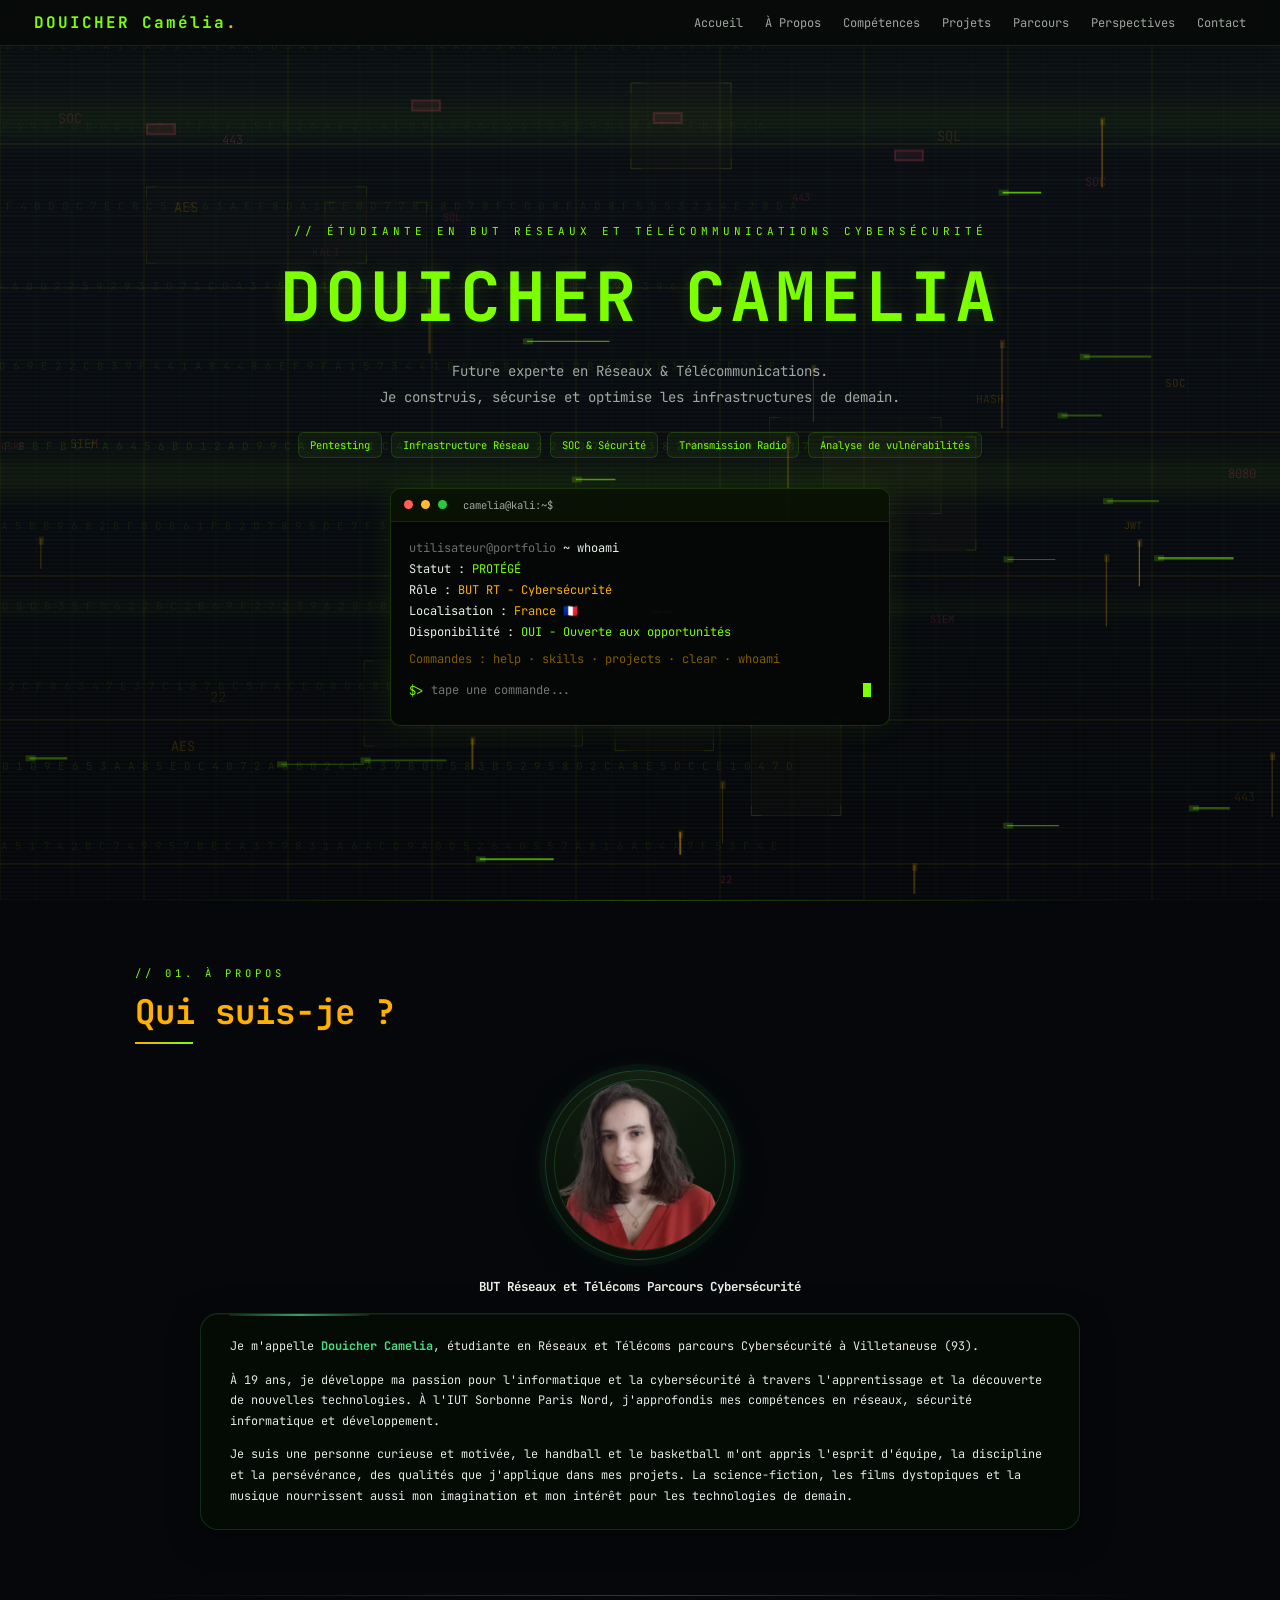
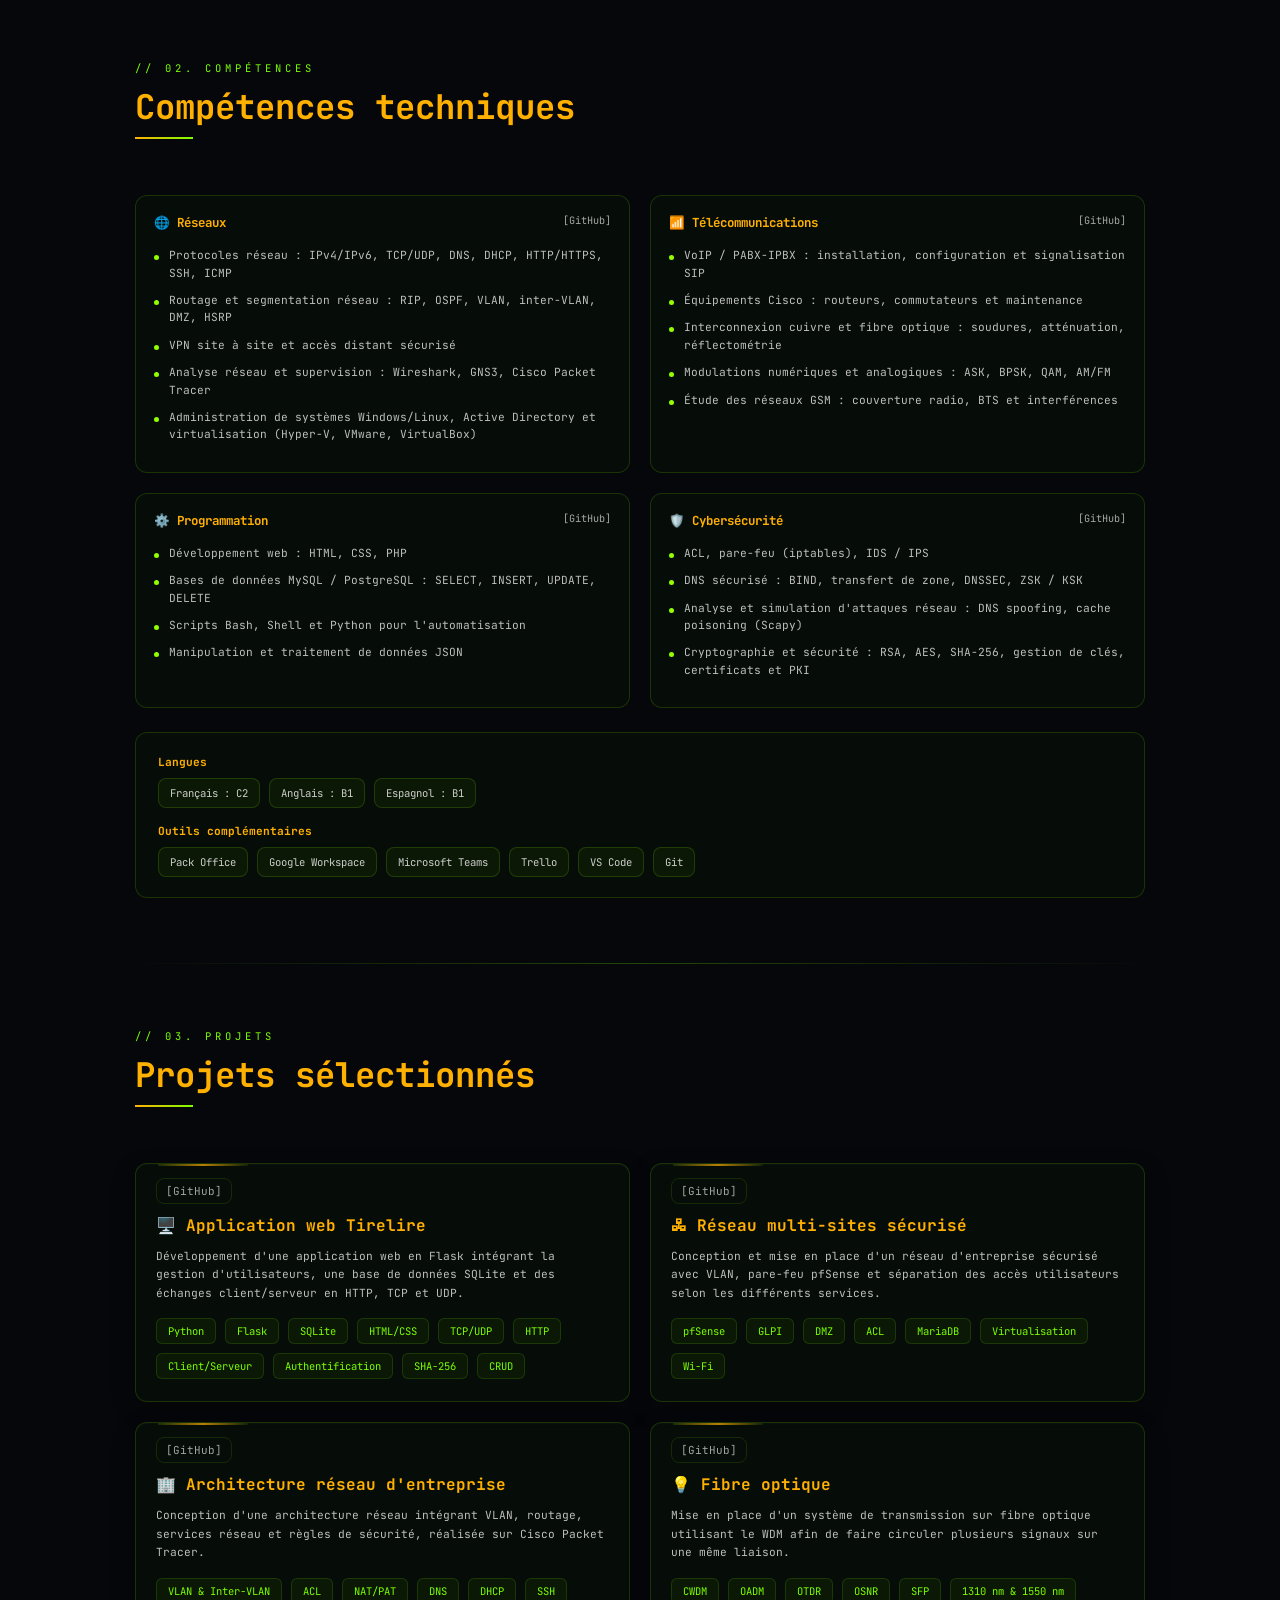
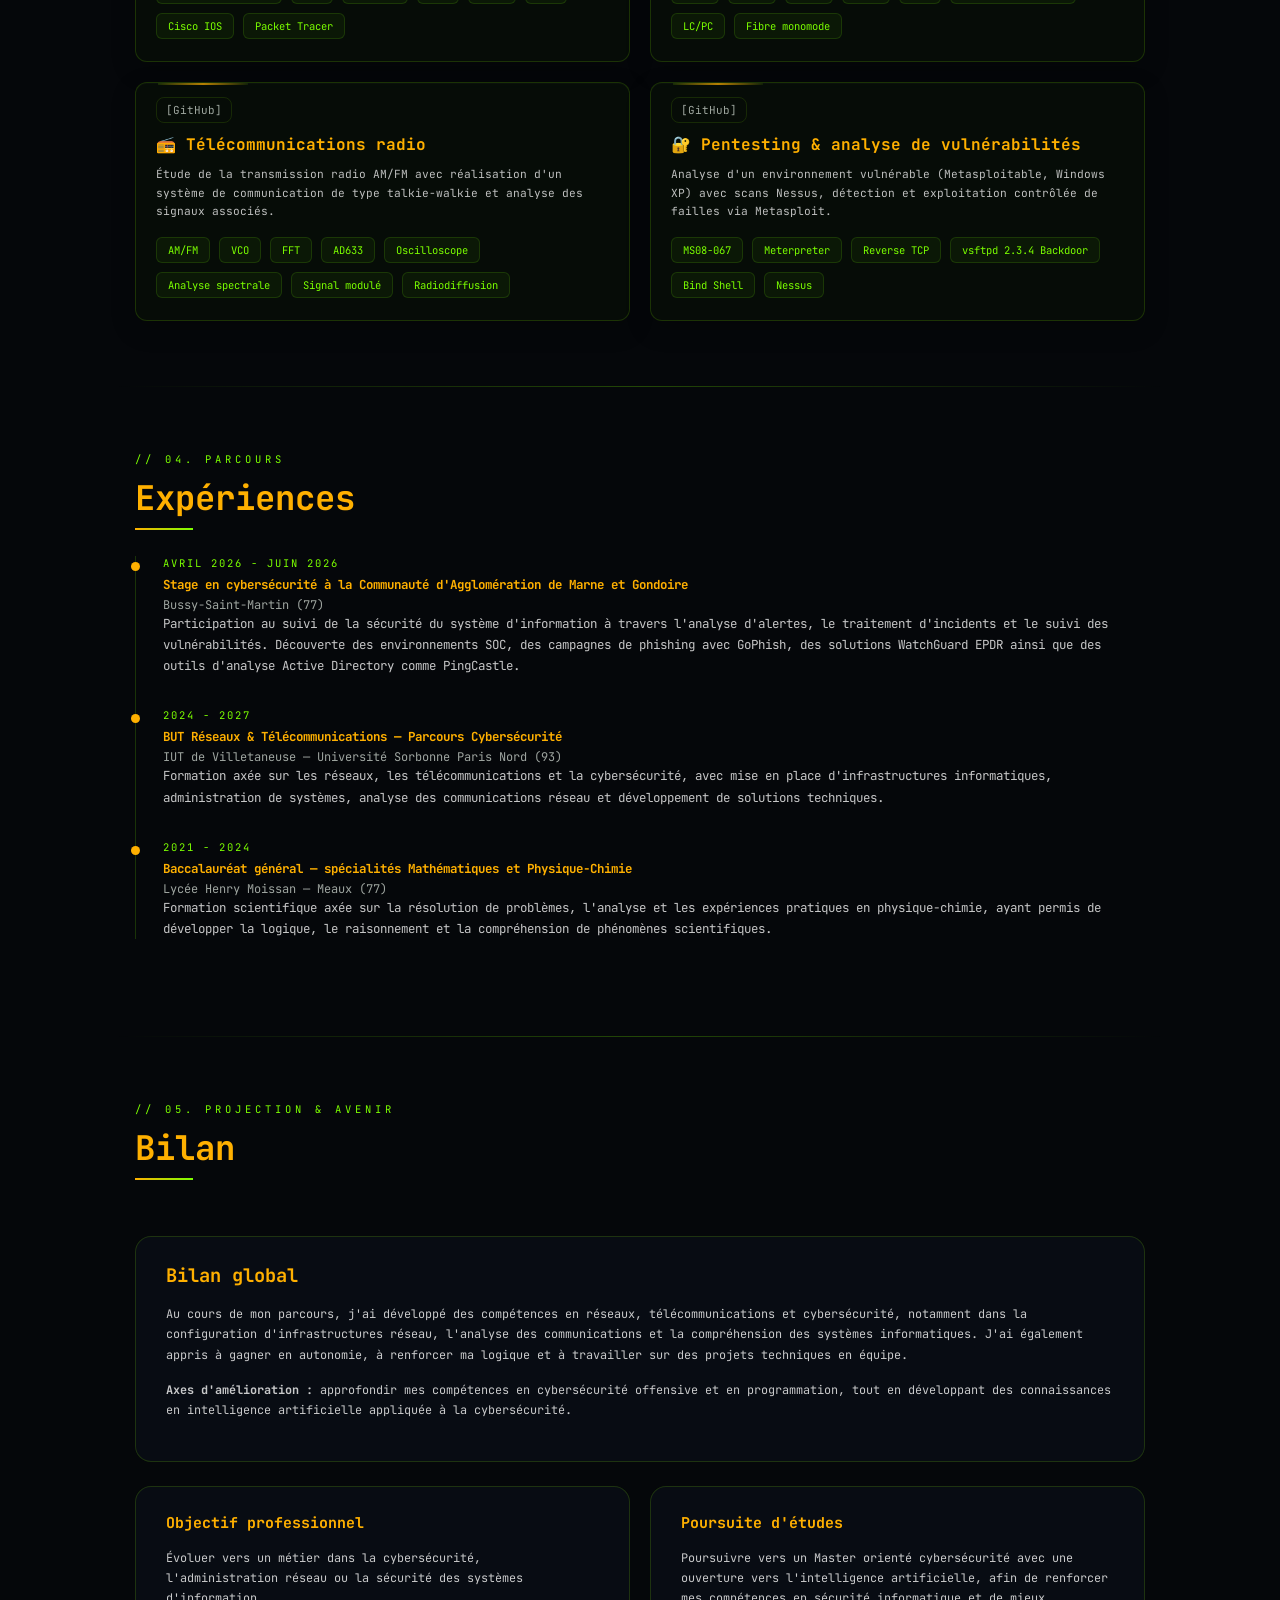
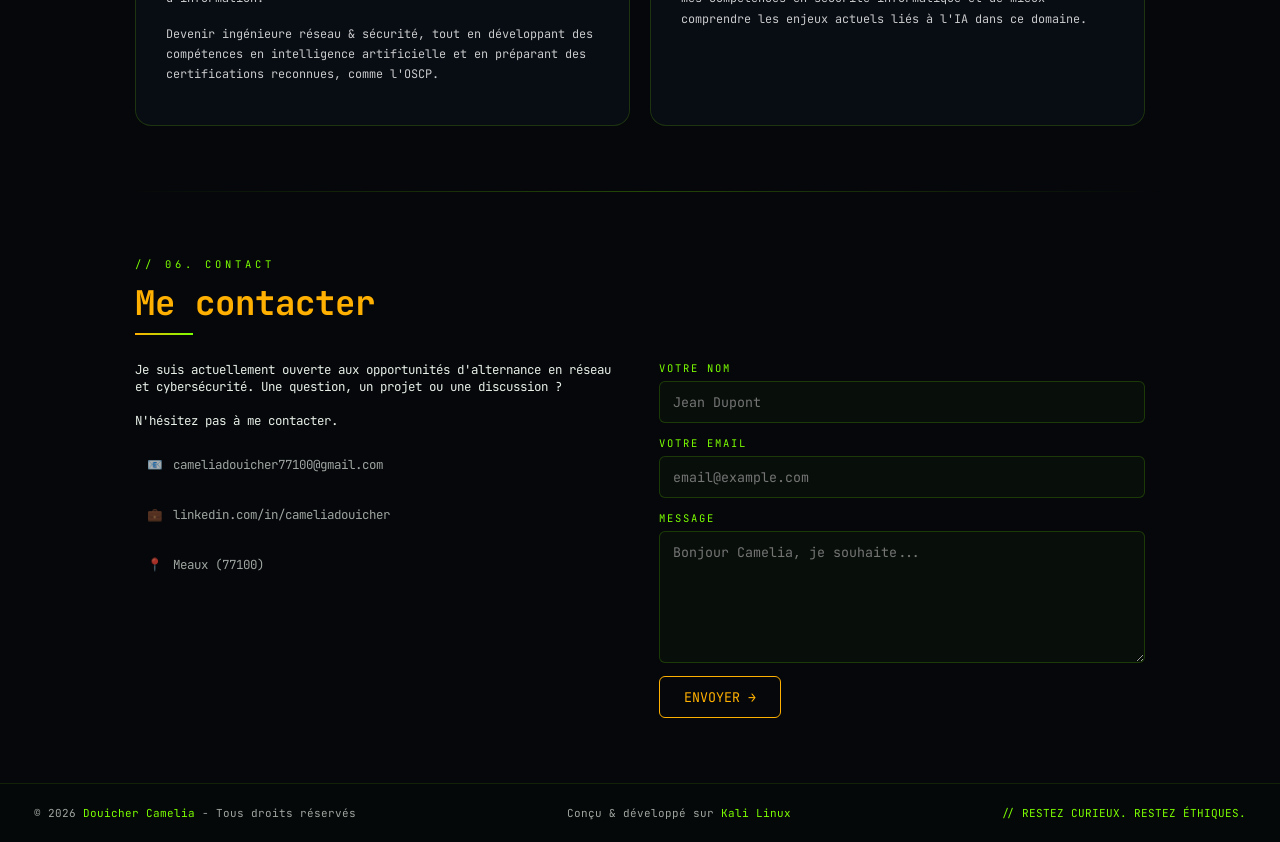
==== commit f50ee147: "Update index.html" ====
--- a/index.html
+++ b/index.html
@@ -371,7 +371,7 @@
 <div class="section-divider"></div>
 <section id="experience">
   <p class="section-label fade-in">// 04. PARCOURS</p>
-  <h2 class="section-title fade-in">Formation & Expériences</h2>
+  <h2 class="section-title fade-in">Expériences</h2>
 
   <div class="timeline">
     <div class="timeline-item">
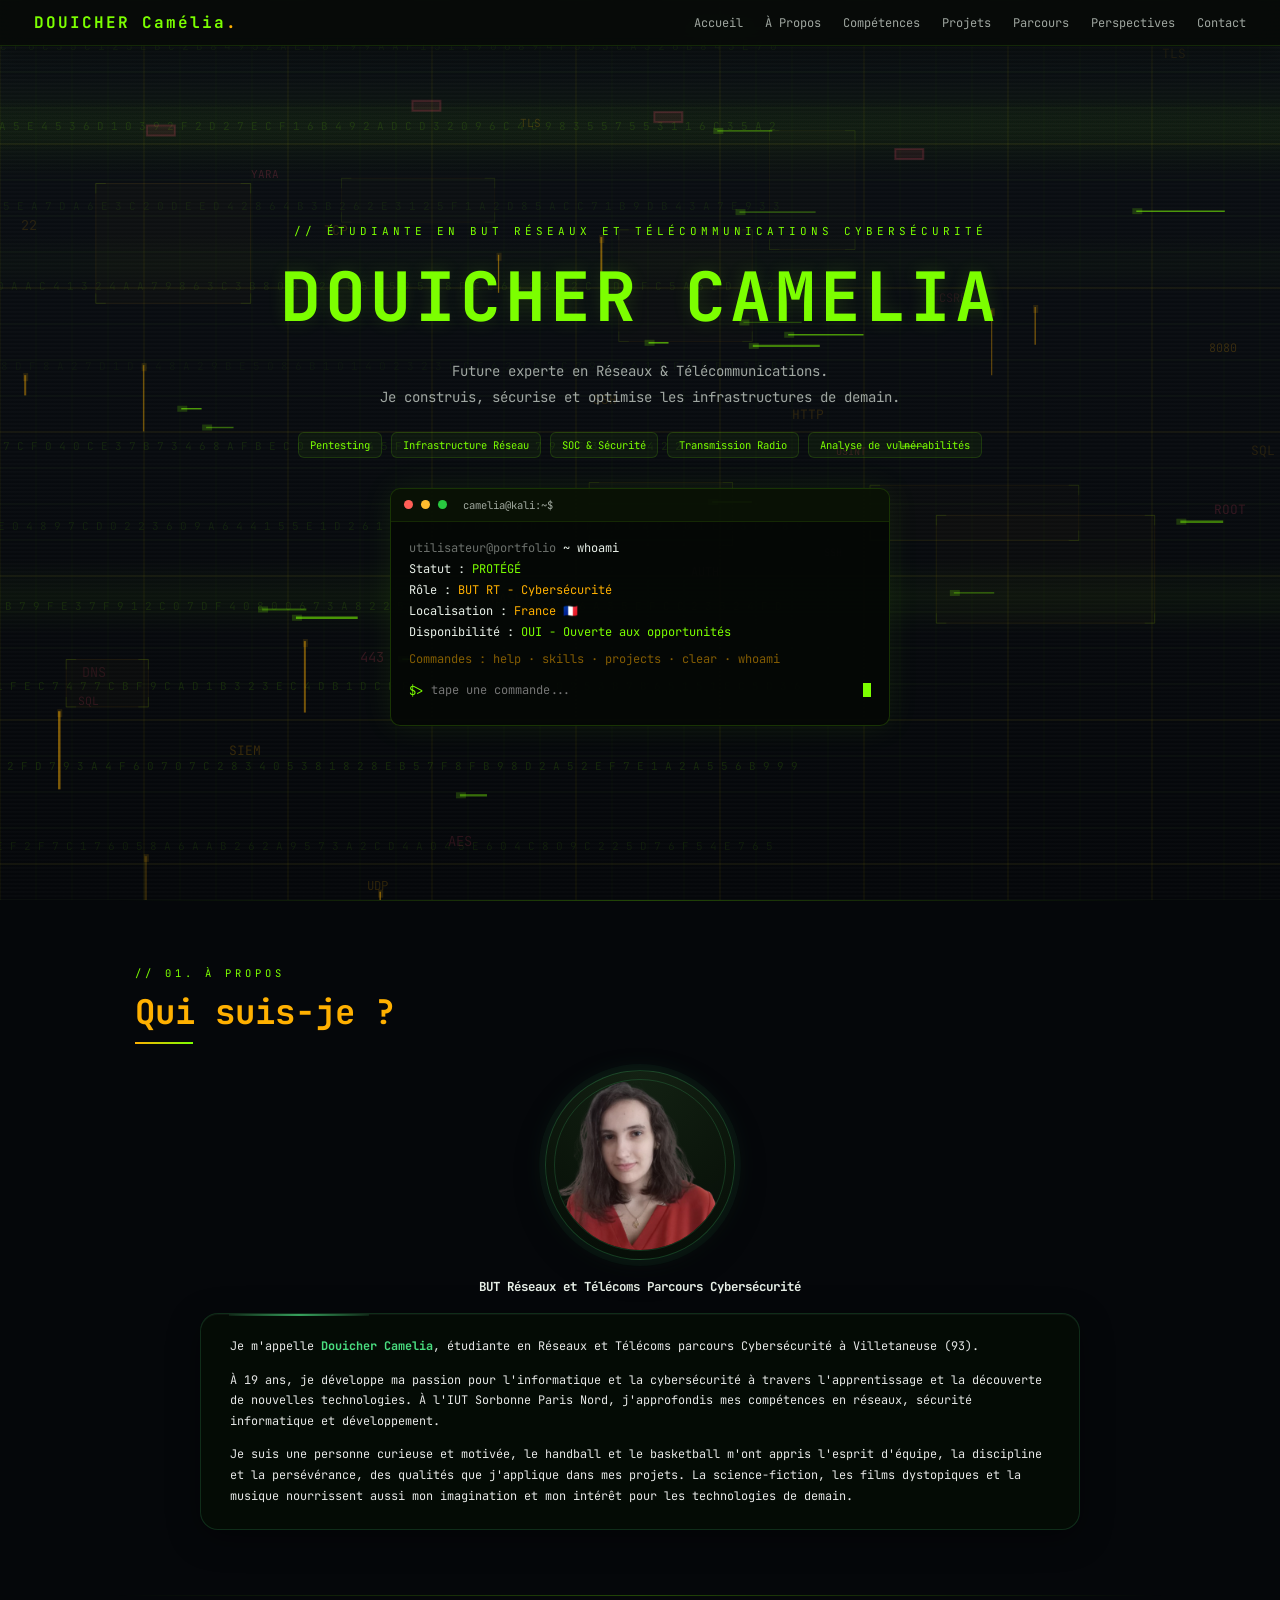
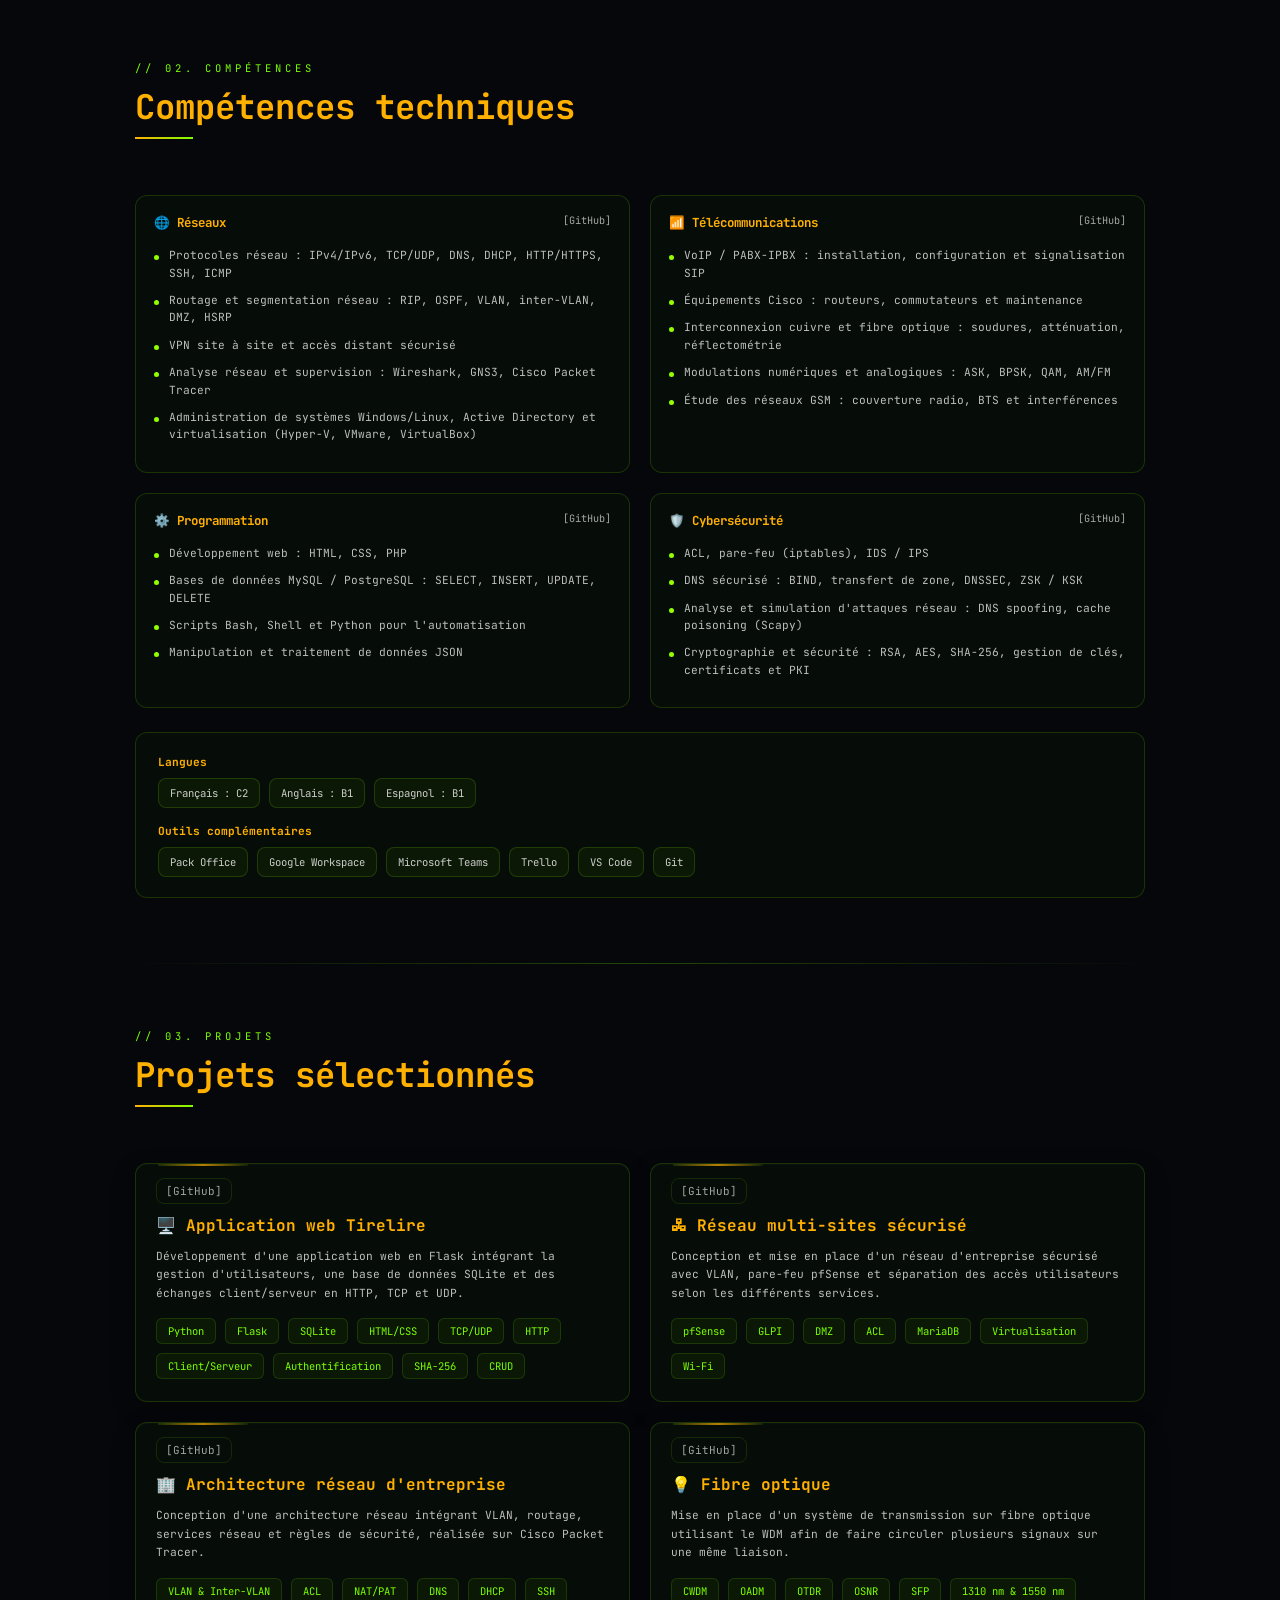
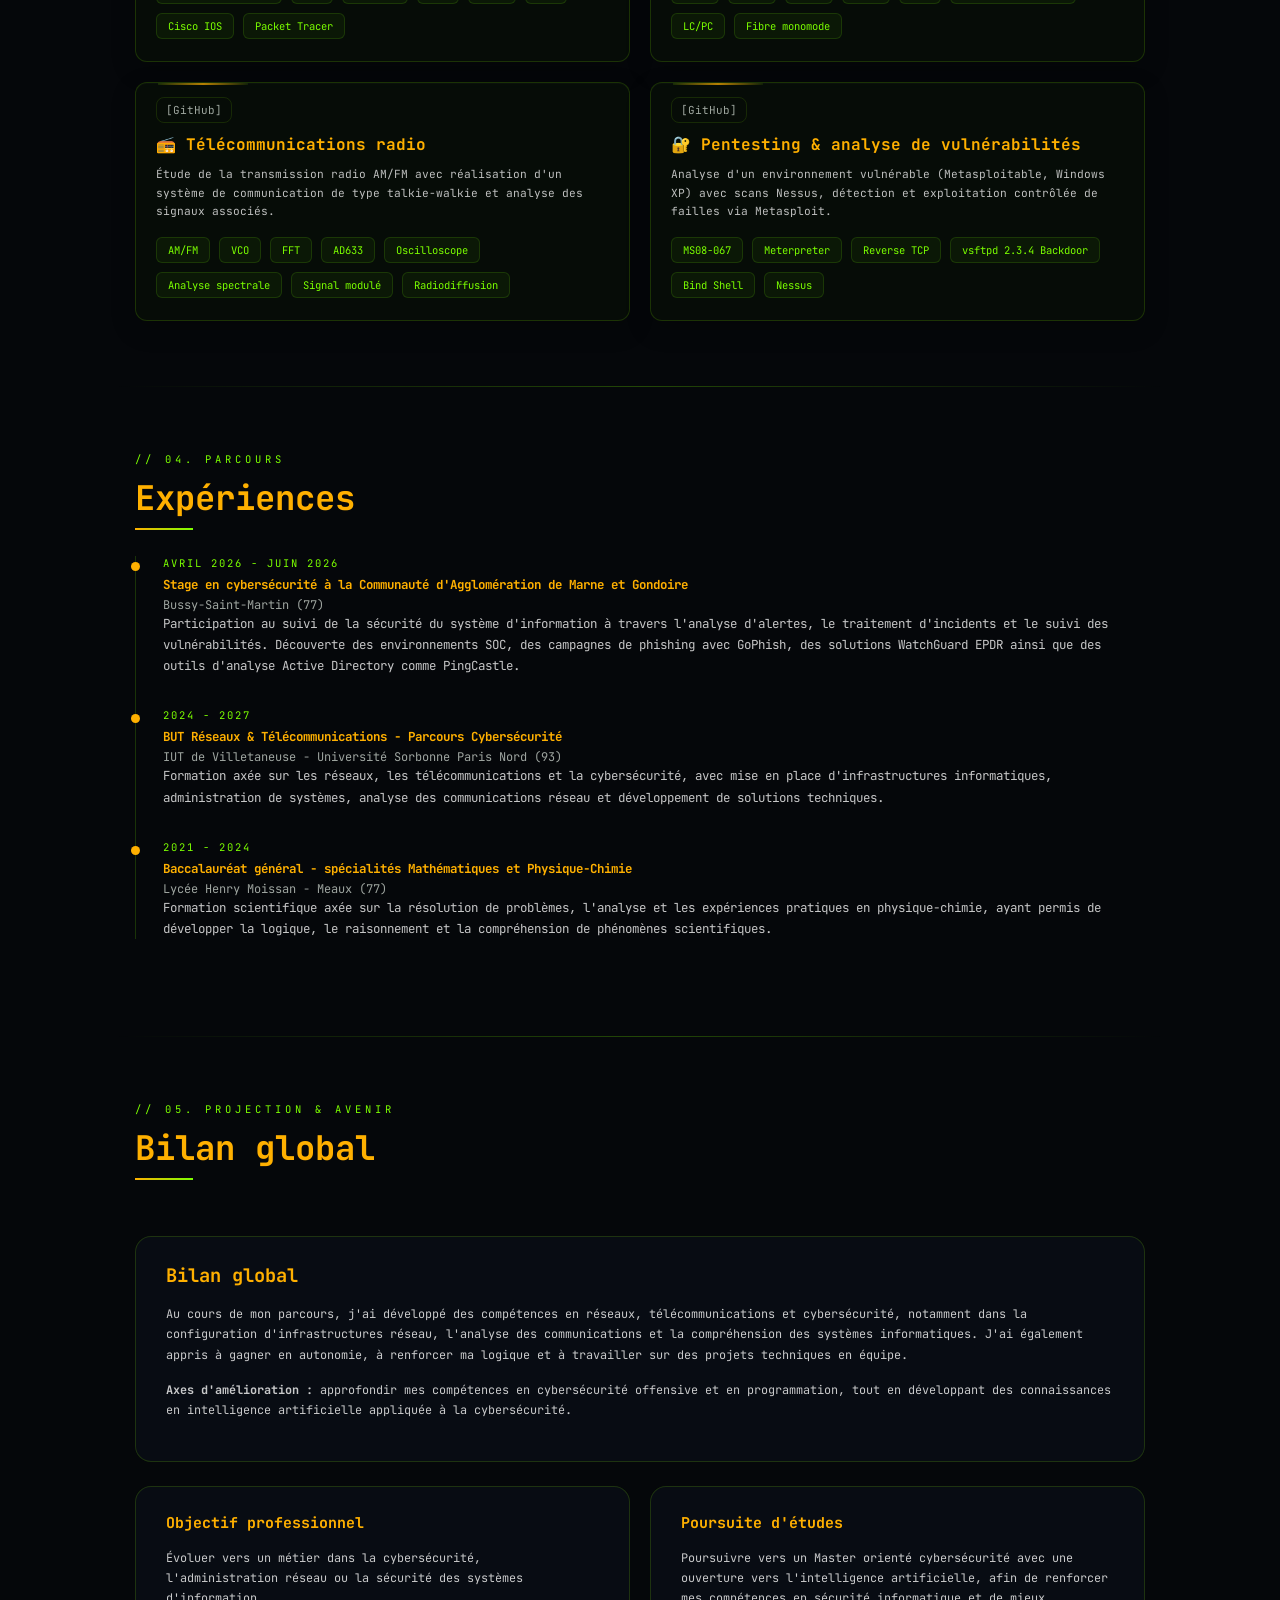
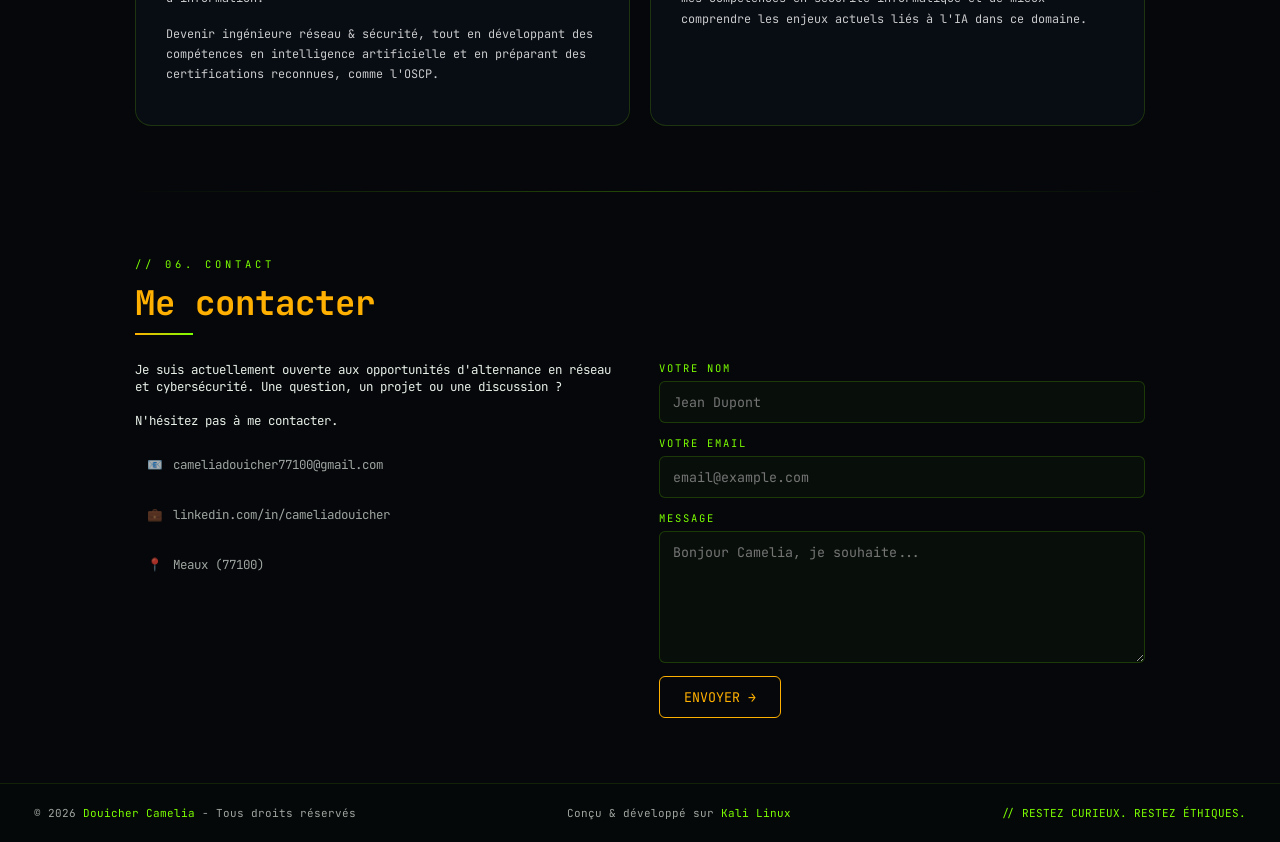
==== commit b71cde61: "Add files via upload" ====
--- a/index.html
+++ b/index.html
@@ -387,8 +387,8 @@
 
     <div class="timeline-item">
       <div class="timeline-date">2024 - 2027</div>
-      <div class="timeline-role">BUT Réseaux & Télécommunications — Parcours Cybersécurité</div>
-      <div class="timeline-company">IUT de Villetaneuse — Université Sorbonne Paris Nord (93)</div>
+      <div class="timeline-role">BUT Réseaux & Télécommunications - Parcours Cybersécurité</div>
+      <div class="timeline-company">IUT de Villetaneuse - Université Sorbonne Paris Nord (93)</div>
       <div class="timeline-body">
         Formation axée sur les réseaux, les télécommunications et la cybersécurité, avec mise en place d'infrastructures informatiques, administration de systèmes, analyse des communications réseau et développement de solutions techniques.
       </div>
@@ -396,8 +396,8 @@
 
     <div class="timeline-item">
       <div class="timeline-date">2021 - 2024</div>
-      <div class="timeline-role">Baccalauréat général — spécialités Mathématiques et Physique-Chimie</div>
-      <div class="timeline-company">Lycée Henry Moissan — Meaux (77)</div>
+      <div class="timeline-role">Baccalauréat général - spécialités Mathématiques et Physique-Chimie</div>
+      <div class="timeline-company">Lycée Henry Moissan - Meaux (77)</div>
       <div class="timeline-body">
         Formation scientifique axée sur la résolution de problèmes, l'analyse et les expériences pratiques en physique-chimie, ayant permis de développer la logique, le raisonnement et la compréhension de phénomènes scientifiques.
       </div>
@@ -410,7 +410,7 @@
 
 <section id="avenir">
   <p class="section-label fade-in">// 05. PROJECTION & AVENIR</p>
-  <h2 class="section-title fade-in">Bilan</h2>
+  <h2 class="section-title fade-in">Bilan global</h2>
 
   <div class="future-layout">
     <div class="future-main-card fade-in">
@@ -515,4 +515,4 @@
 <!-- ── SCRIPTS ── -->
 <script src="main.js"></script>
 </body>
-</html>
+</html>
--- a/style.css
+++ b/style.css
@@ -895,4 +895,4 @@
   .about-card {
     padding: 1.5rem 1.3rem;
   }
-}
+}
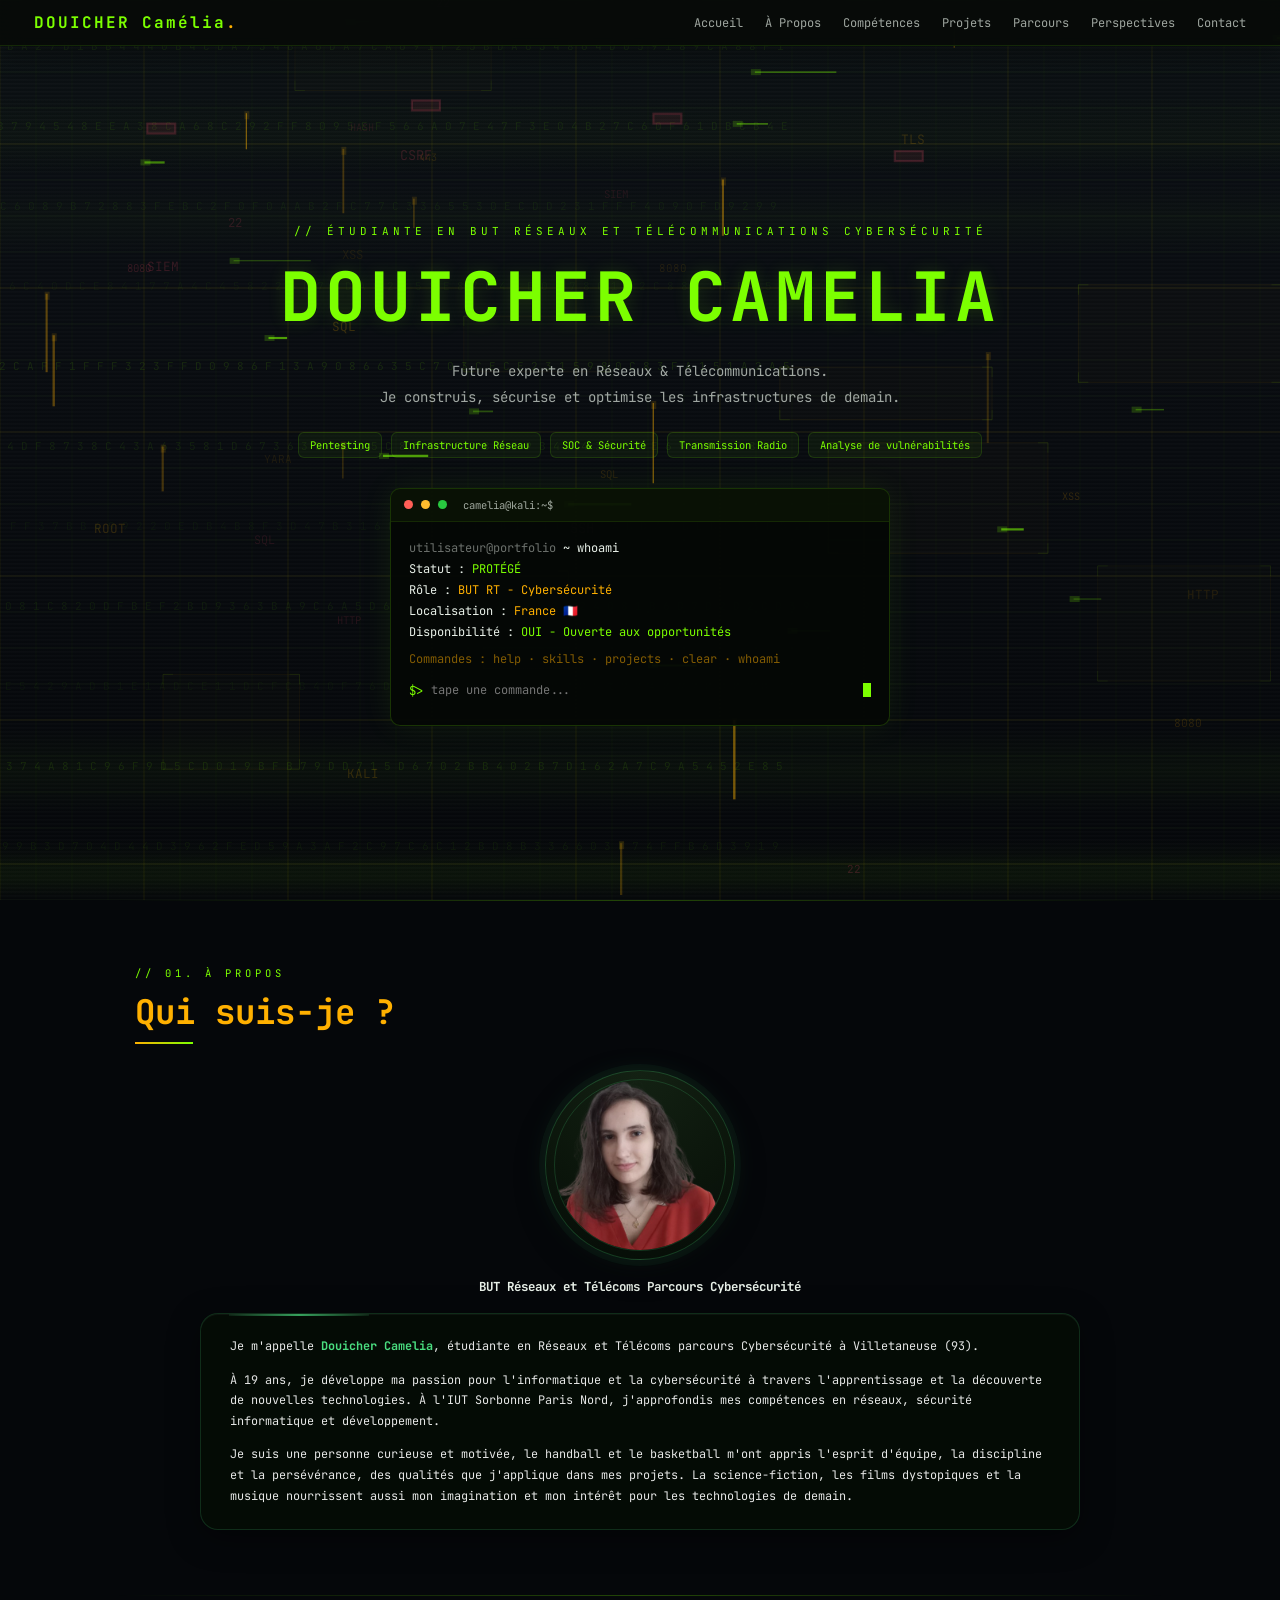
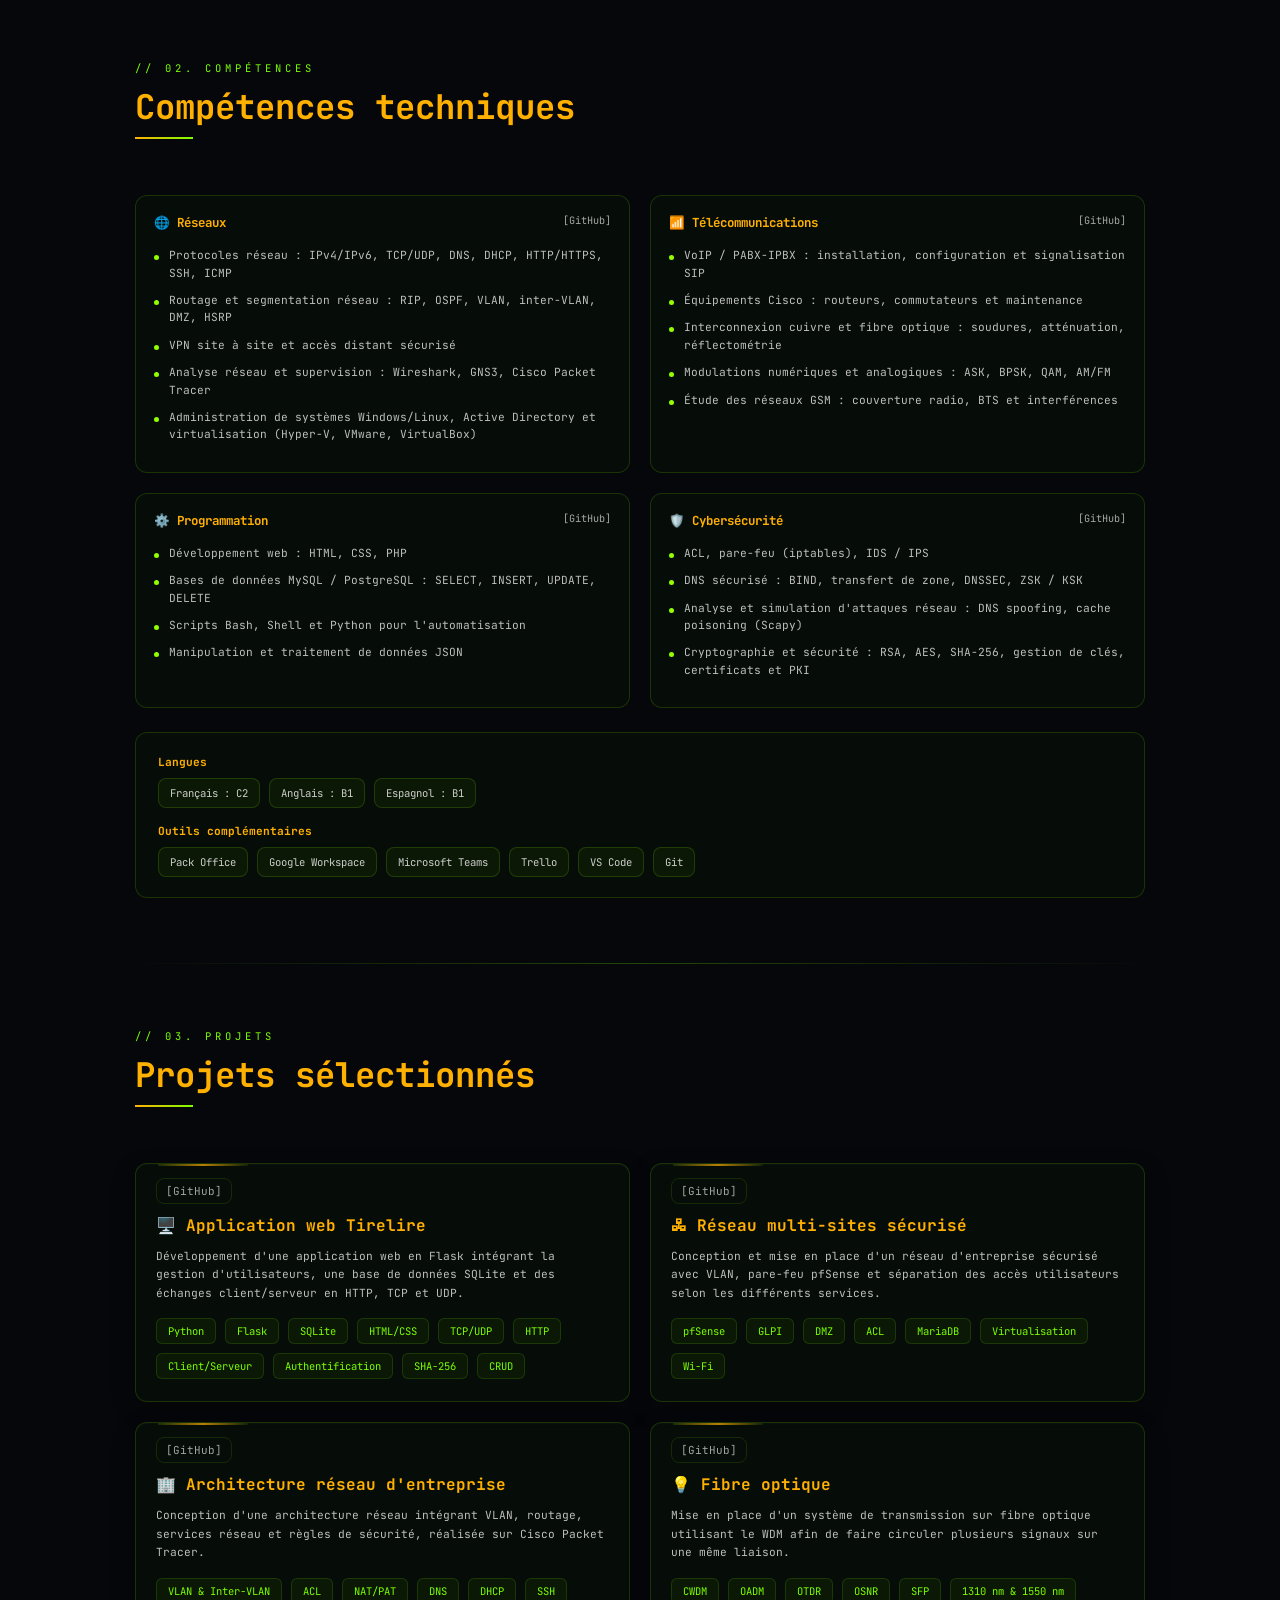
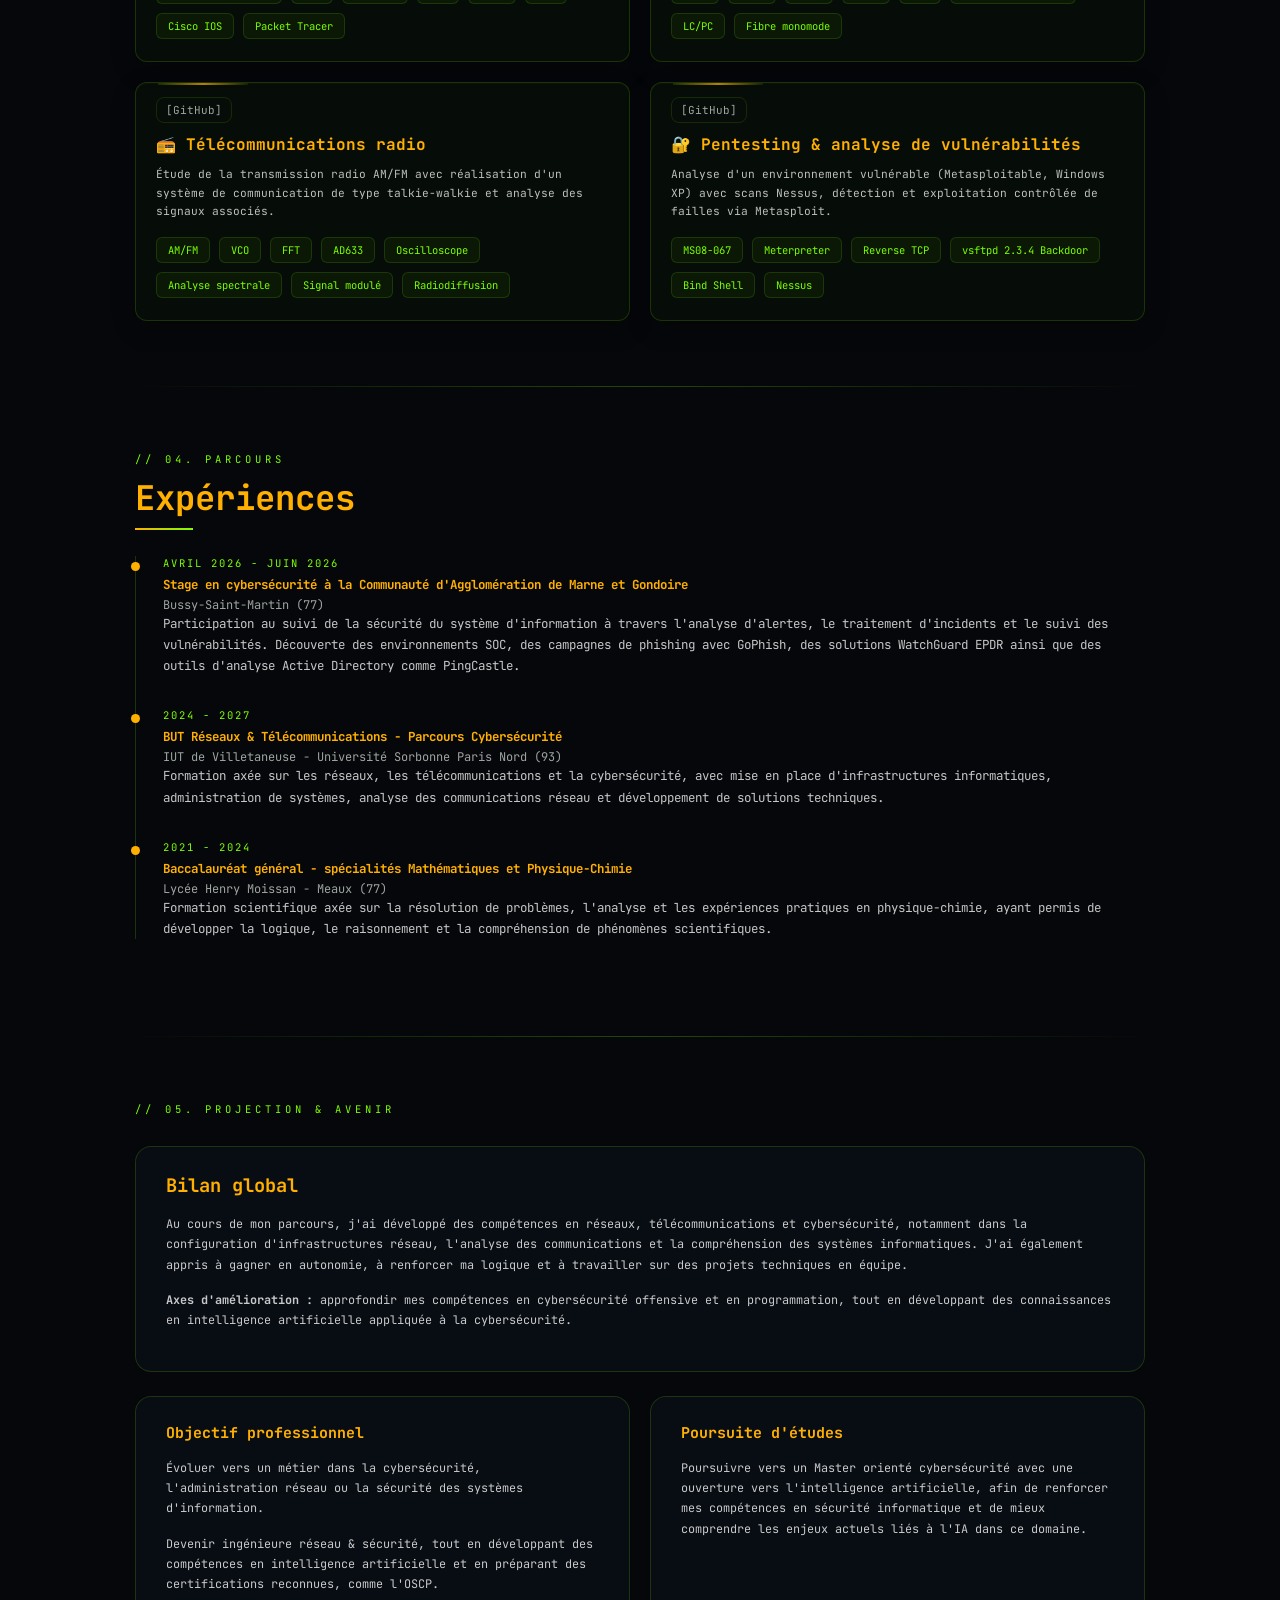
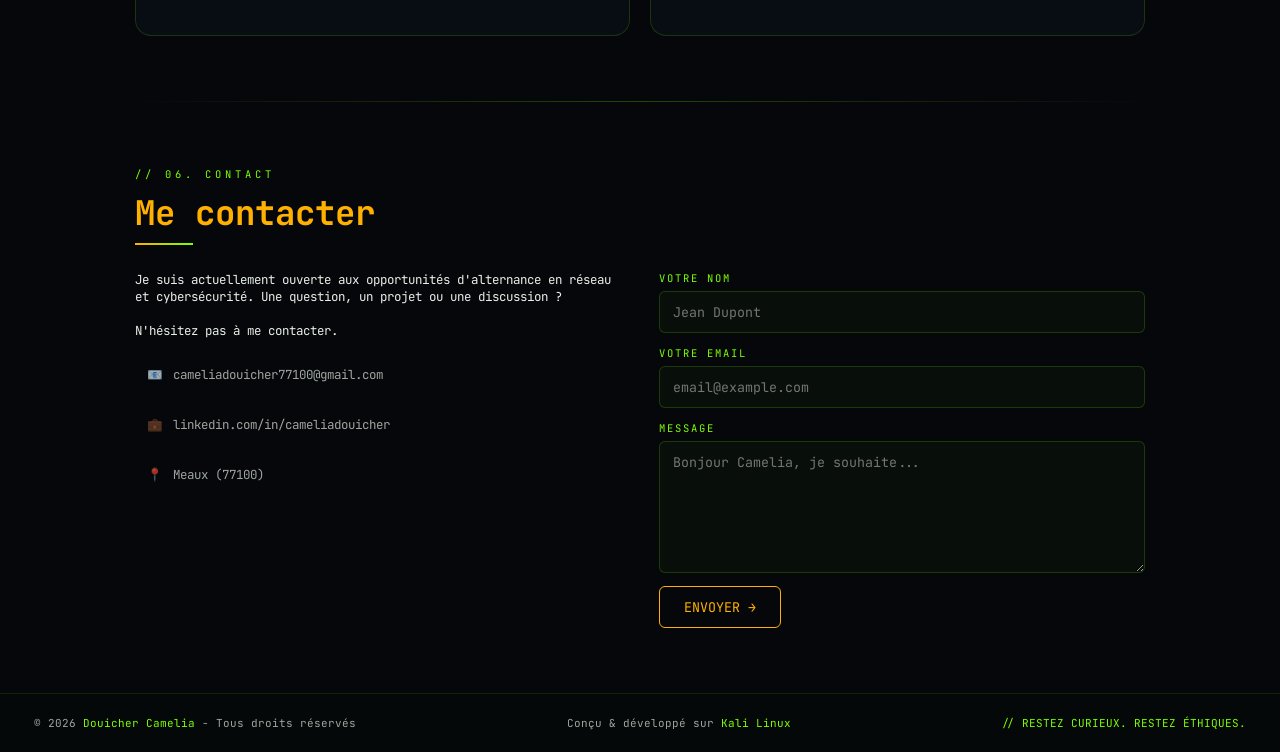
==== commit 03345e94: "Add files via upload" ====
--- a/index.html
+++ b/index.html
@@ -410,7 +410,6 @@
 
 <section id="avenir">
   <p class="section-label fade-in">// 05. PROJECTION & AVENIR</p>
-  <h2 class="section-title fade-in">Bilan global</h2>
 
   <div class="future-layout">
     <div class="future-main-card fade-in">
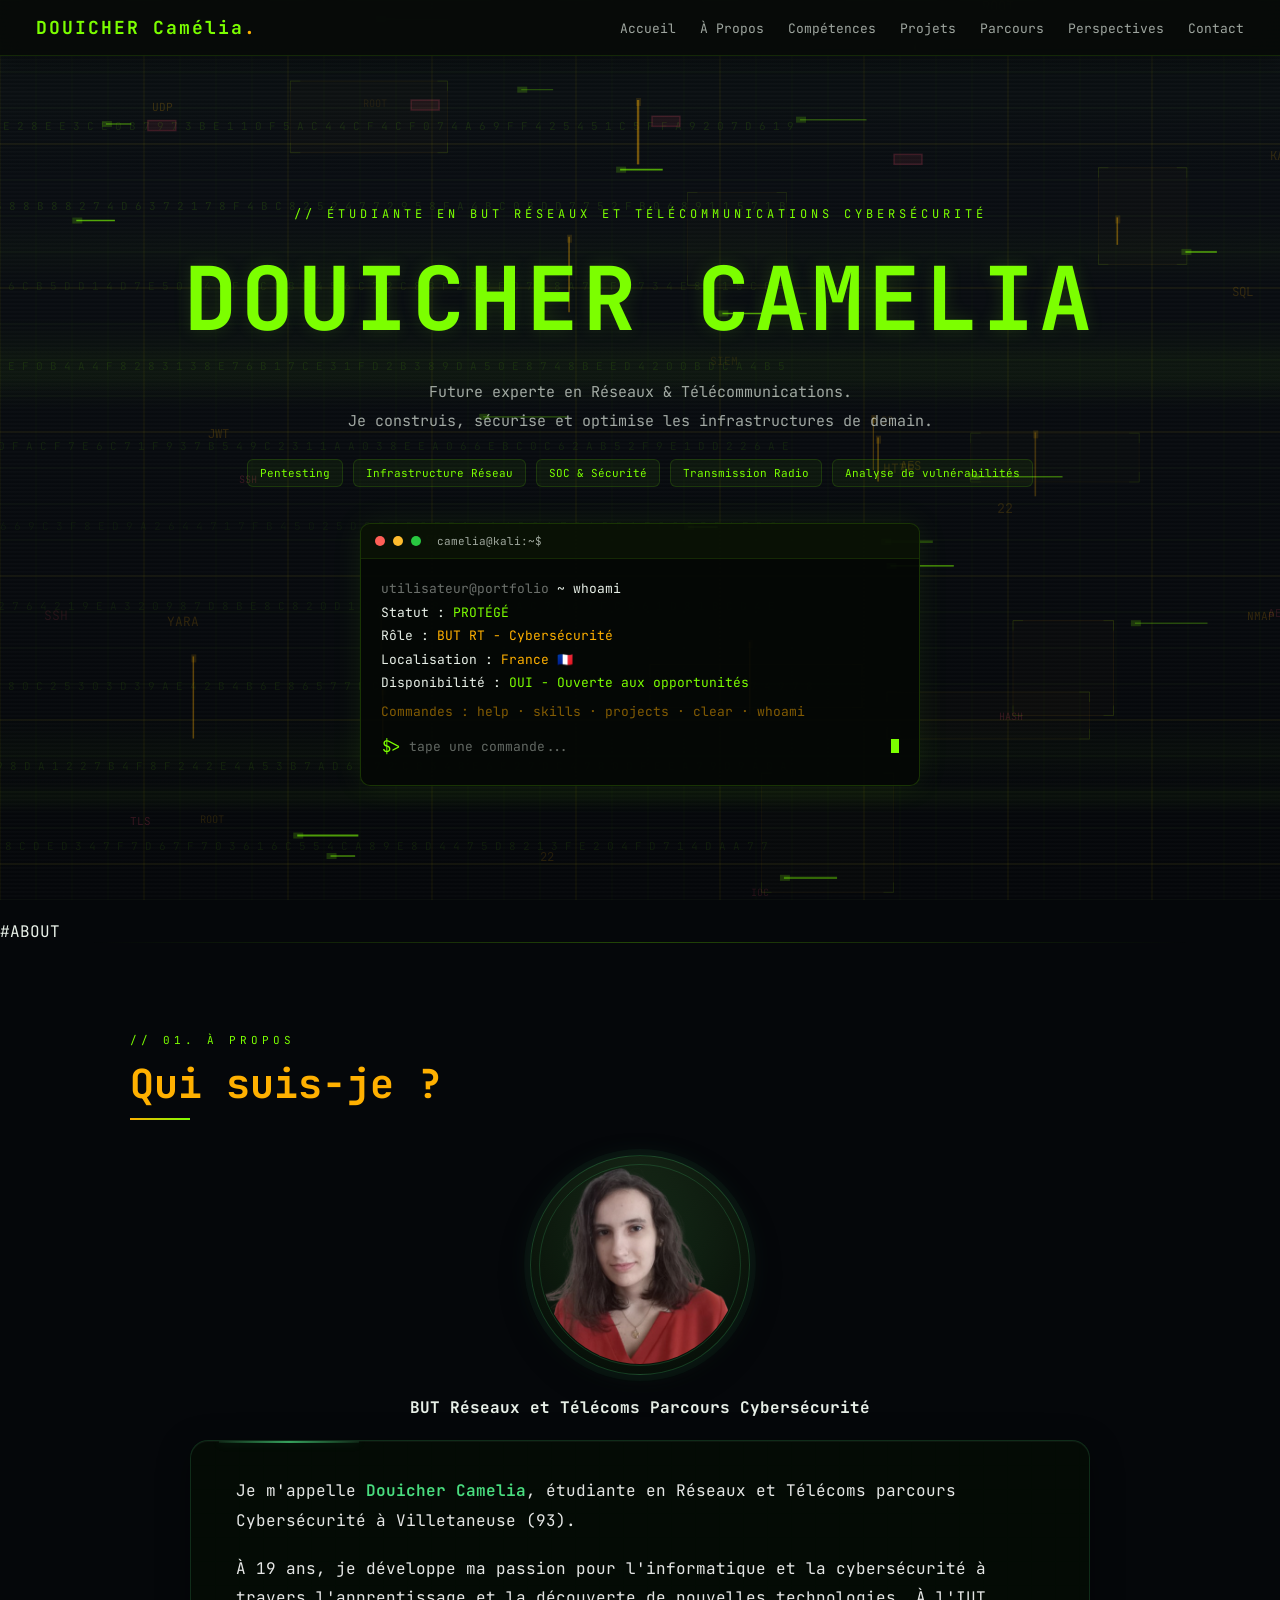
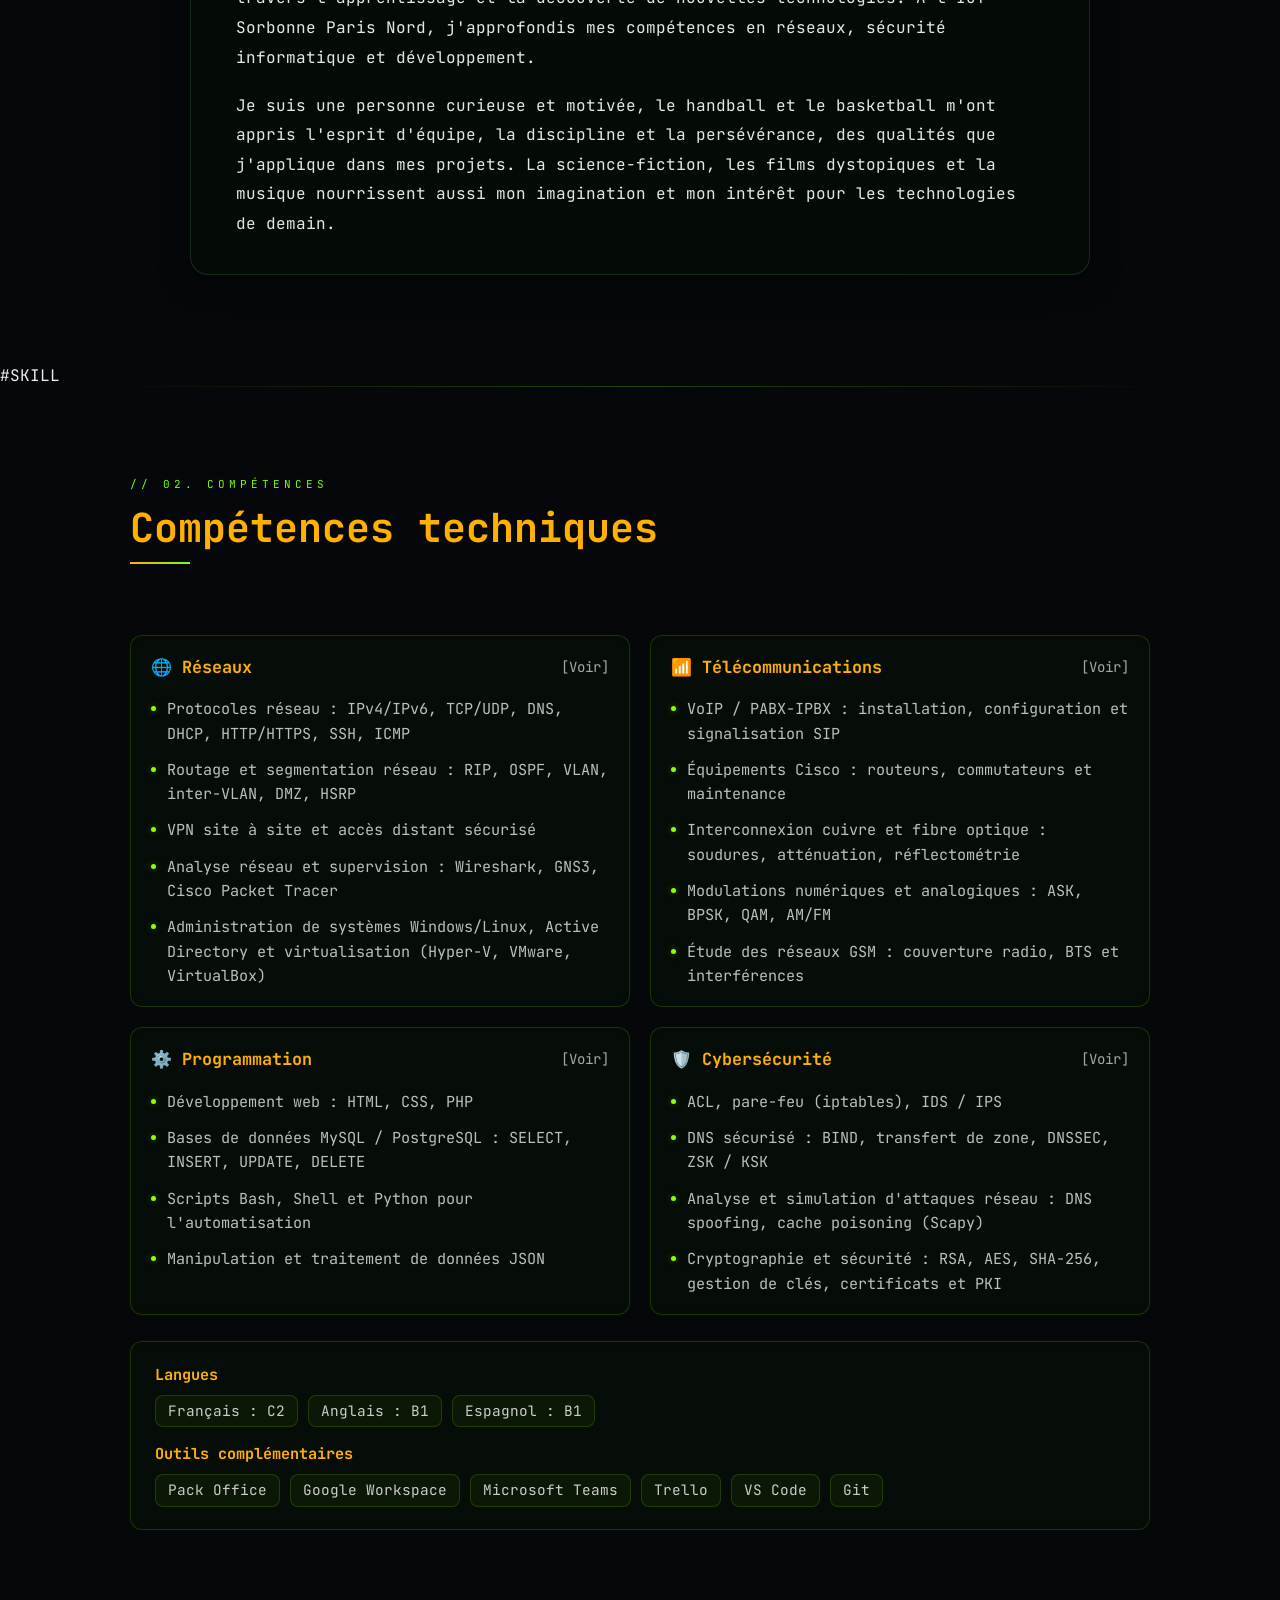
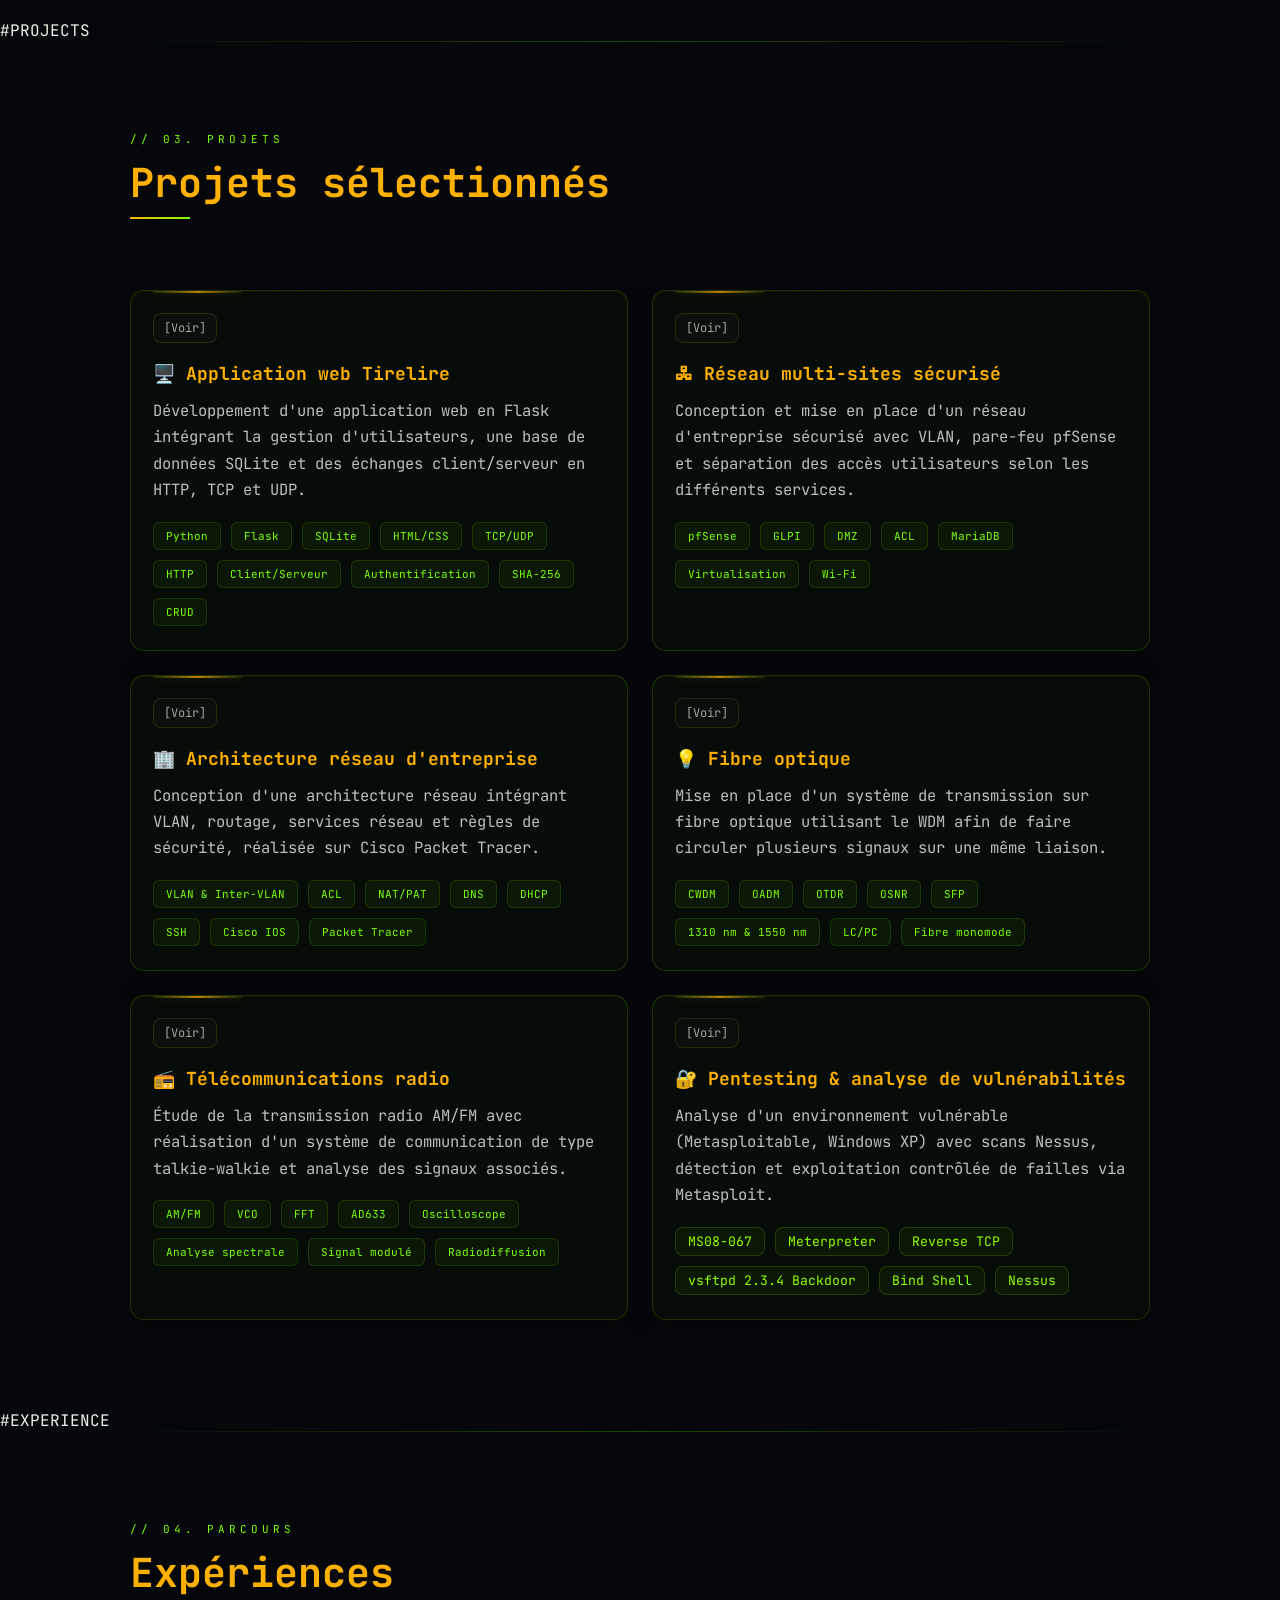
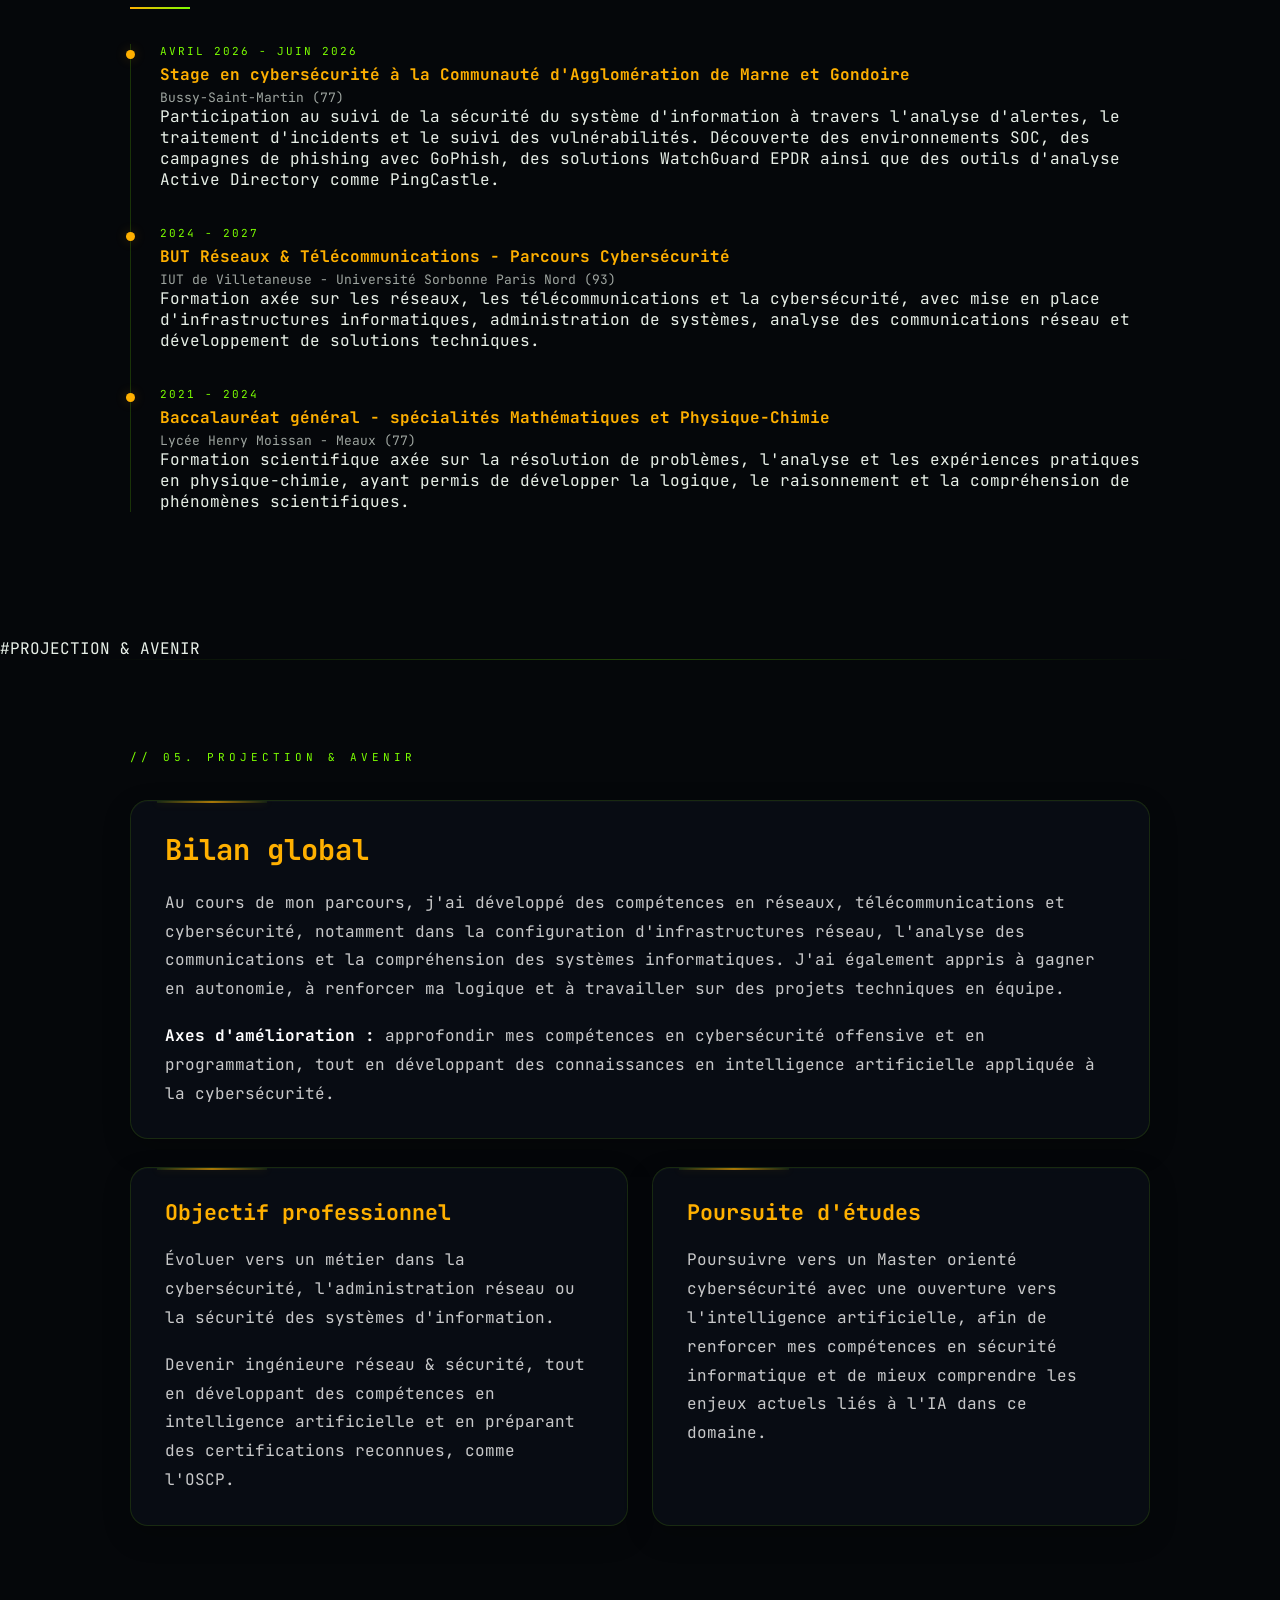
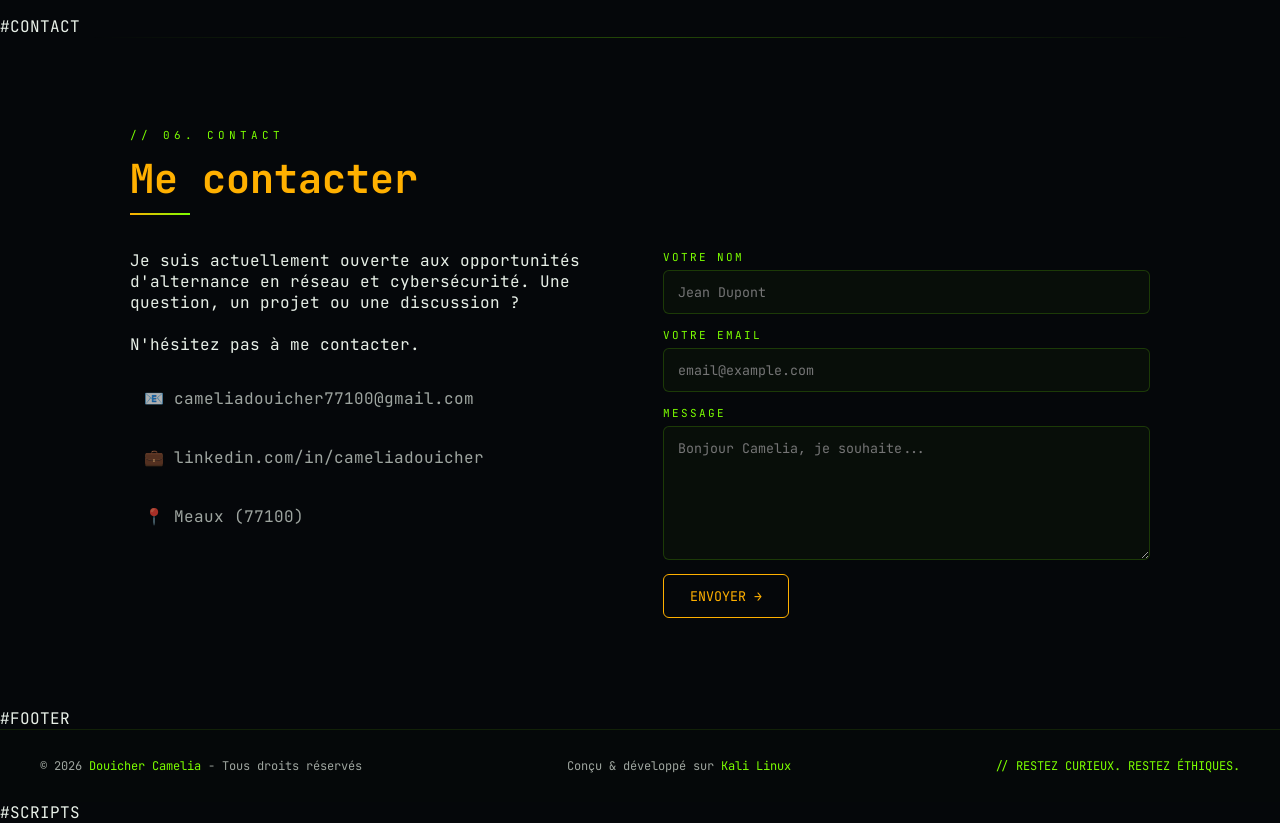
==== commit dc37fbec: "Add files via upload" ====
--- a/index.html
+++ b/index.html
@@ -11,10 +11,10 @@
     <link rel="stylesheet" href="style.css" />
   </head>
   <body>
-    <!-- ── FOND ANIMÉ ── -->
+    #FOND ANIMÉ 
     <canvas id="bg-canvas"></canvas>
 
-    <!-- ── NAVIGATION ── -->
+    #NAVIGATION
     <nav>
       <a class="nav-logo" href="#home">DOUICHER Camélia<span>.</span></a>
       <ul class="nav-links">
@@ -28,7 +28,7 @@
       </ul>
     </nav>
     
-    <!-- ── HERO ── -->
+    #HERO
     <header class="hero" id="home">
       <p class="hero-sub">
         // ÉTUDIANTE EN BUT RÉSEAUX ET TÉLÉCOMMUNICATIONS CYBERSÉCURITÉ
@@ -84,7 +84,7 @@
       </div>
     </header>
 
-<!-- ── ABOUT ── -->
+#ABOUT
 <div class="section-divider"></div>
 
 <section id="about">
@@ -98,7 +98,7 @@
       </div>
     </div>
 
-      <h4>BUT Réseaux et Télécoms Parcours Cybersécurité</h4>
+    <h4>BUT Réseaux et Télécoms Parcours Cybersécurité</h4>
 
     <div class="about-text fade-in">
       <div class="about-card">
@@ -119,10 +119,9 @@
       </div>
     </div>
   </div>
-</div>
 </section>
 
-<!-- ── SKILLS ── -->
+#SKILL
 <div class="section-divider"></div>
 
 <section id="skills">
@@ -134,7 +133,8 @@
     <article class="skill-card fade-in">
       <div class="skill-card-header">
         <h3>🌐 Réseaux</h3>
-        <span class="skill-card-link">[GitHub]</span>
+        <div class="skill-links">
+        <a class="skill-card-link" href="https://drive.google.com/drive/folders/10KAKBHNMS6WBooChYbTAjn8og28S4rRZ?usp=sharing" target="_blank">[Voir]</a></div>
       </div>
 
       <ul class="skill-list">
@@ -149,7 +149,8 @@
     <article class="skill-card fade-in">
       <div class="skill-card-header">
         <h3>📶 Télécommunications</h3>
-        <span class="skill-card-link">[GitHub]</span>
+        <div class="skill-links">
+        <a class="skill-card-link" href="https://drive.google.com/drive/folders/1j12hI5yPgdNM9InXikdJYgU_iV0zRQfd?usp=sharing" target="_blank">[Voir]</a></div>
       </div>
 
       <ul class="skill-list">
@@ -164,7 +165,8 @@
     <article class="skill-card fade-in">
       <div class="skill-card-header">
         <h3>⚙️ Programmation</h3>
-        <span class="skill-card-link">[GitHub]</span>
+        <div class="skill-links">
+        <a class="skill-card-link" href="https://drive.google.com/drive/folders/184SIl4C_lhNYTFZeVQnkSbFy7l3YV4WX?usp=sharing" target="_blank">[Voir]</a></div>
       </div>
 
       <ul class="skill-list">
@@ -178,7 +180,8 @@
     <article class="skill-card fade-in">
       <div class="skill-card-header">
         <h3>🛡️ Cybersécurité</h3>
-        <span class="skill-card-link">[GitHub]</span>
+        <div class="skill-links">
+        <a class="skill-card-link" href="https://drive.google.com/drive/folders/1nE6a1F-YuUppw3j2txvewns6a9Y4ivib?usp=sharing" target="_blank">[Voir]</a></div>
       </div>
 
       <ul class="skill-list">
@@ -211,11 +214,10 @@
         </div>
       </div>
     </div>
-
   </div>
 </section>
 
-<!-- ── PROJECTS ── -->
+#PROJECTS
 <div class="section-divider"></div>
 <section id="projects">
   <p class="section-label fade-in">// 03. PROJETS</p>
@@ -225,7 +227,7 @@
     <div class="project-card fade-in">
       <div class="project-header">
         <div class="project-links">
-          <a href="#">[GitHub]</a>
+          <a href="https://drive.google.com/drive/folders/1XNjRnJOBVFsKaIeDmeHL8RkGBpazn_0g?usp=drive_link" target="_blank">[Voir]</a>
         </div>
       </div>
       <div class="project-body">
@@ -251,7 +253,7 @@
     <div class="project-card fade-in">
       <div class="project-header">
         <div class="project-links">
-          <a href="#">[GitHub]</a>
+          <a href="https://drive.google.com/file/d/1x5iGOOLPOUz4dB27J0vN4SbGWFukx4dS/view?usp=sharing" target="_blank">[Voir]</a>
         </div>
       </div>
       <div class="project-body">
@@ -274,7 +276,7 @@
     <div class="project-card fade-in">
       <div class="project-header">
         <div class="project-links">
-          <a href="#">[GitHub]</a>
+          <a href="https://drive.google.com/file/d/1MReHYlppWgOgetKXDpk0mpKB3RmZiKTT/view?usp=sharing" target="_blank">[Voir]</a>
         </div>
       </div>
       <div class="project-body">
@@ -298,7 +300,7 @@
     <div class="project-card fade-in">
       <div class="project-header">
         <div class="project-links">
-          <a href="#">[GitHub]</a>
+          <a href="https://drive.google.com/drive/folders/1GAKbX1sbQv1SDbjWKnrT-0rnMvqUBnRF?usp=sharing" target="_blank">[Voir]</a>
         </div>
       </div>
       <div class="project-body">
@@ -322,7 +324,7 @@
     <div class="project-card fade-in">
       <div class="project-header">
         <div class="project-links">
-          <a href="#">[GitHub]</a>
+          <a href="https://drive.google.com/file/d/1r7G9Rwa2PukJGv37mbXD-2KgzExxqYUQ/view?usp=sharing" target="_blank">[Voir]</a>
         </div>
       </div>
       <div class="project-body">
@@ -346,7 +348,7 @@
     <div class="project-card fade-in">
       <div class="project-header">
         <div class="project-links">
-          <a href="#">[GitHub]</a>
+          <a href="https://drive.google.com/file/d/15qo2fOvWaEPrEwrExSfey_l8K83ogctK/view?usp=sharing" target="_blank">[Voir]</a>
         </div>
       </div>
       <div class="project-body">
@@ -367,7 +369,7 @@
   </div>
 </section>
 
-<!-- ── EXPERIENCE ── -->
+#EXPERIENCE
 <div class="section-divider"></div>
 <section id="experience">
   <p class="section-label fade-in">// 04. PARCOURS</p>
@@ -405,7 +407,7 @@
   </div>
 </section>
 
-<!-- ── PROJECTION & AVENIR ── -->
+#PROJECTION & AVENIR
 <div class="section-divider"></div>
 
 <section id="avenir">
@@ -445,7 +447,7 @@
   </div>
 </section>
 
-<!-- ── CONTACT ── -->
+#CONTACT
 <div class="section-divider"></div>
 <section id="contact">
   <p class="section-label fade-in">// 06. CONTACT</p>
@@ -504,14 +506,14 @@
   </div>
 </section>
 
-<!-- ── FOOTER ── -->
+#FOOTER
 <footer>
   <div>© 2026 <span>Douicher Camelia</span> - Tous droits réservés</div>
   <div>Conçu & développé sur <span>Kali Linux</span></div>
   <div class="footer-slogan">// RESTEZ CURIEUX. RESTEZ ÉTHIQUES.</div>
 </footer>
 
-<!-- ── SCRIPTS ── -->
+#SCRIPTS
 <script src="main.js"></script>
 </body>
 </html>
--- a/style.css
+++ b/style.css
@@ -6,28 +6,33 @@
 
 :root {
   --bg: #05070a;
+  --bg-soft: rgba(11, 15, 20, 0.9);
+  --panel: rgba(8, 12, 10, 0.78);
+  --panel-2: rgba(14, 18, 12, 0.92);
+
   --green: #7cff00;
+  --green-soft: #b7ff7a;
   --amber: #ffb000;
   --red: #ff4d6d;
   --text: #e8f0e8;
   --muted: rgba(232, 240, 232, 0.68);
+
   --border: rgba(124, 255, 0, 0.18);
-  --page-width: min(1320px, 82vw);
+  --border-2: rgba(255, 176, 0, 0.18);
+  --card: rgba(8, 12, 10, 0.74);
+  --shadow: 0 0 28px rgba(124, 255, 0, 0.06);
 }
 
 html {
   scroll-behavior: smooth;
-  font-size: 78%;
-  background: var(--bg);
 }
 
 body {
-  min-height: 100vh;
-  width: 100%;
-  overflow-x: hidden;
   background: var(--bg);
   color: var(--text);
   font-family: "JetBrains Mono", monospace;
+  overflow-x: hidden;
+  min-height: 100vh;
 }
 
 a {
@@ -44,8 +49,6 @@
 #bg-canvas {
   position: fixed;
   inset: 0;
-  width: 100vw;
-  height: 100vh;
   z-index: 0;
   pointer-events: none;
 }
@@ -54,8 +57,6 @@
   content: "";
   position: fixed;
   inset: 0;
-  width: 100vw;
-  height: 100vh;
   z-index: 1;
   pointer-events: none;
   background:
@@ -79,7 +80,6 @@
   z-index: 2;
 }
 
-/* NAV */
 nav {
   position: fixed;
   top: 0;
@@ -89,7 +89,7 @@
   display: flex;
   align-items: center;
   justify-content: space-between;
-  padding: 12px 34px;
+  padding: 16px 36px;
   background: rgba(7, 10, 8, 0.92);
   border-bottom: 1px solid rgba(124, 255, 0, 0.12);
   backdrop-filter: blur(12px);
@@ -98,7 +98,7 @@
 
 .nav-logo {
   color: var(--green);
-  font-size: 16px;
+  font-size: 18px;
   font-weight: 700;
   letter-spacing: 2px;
 }
@@ -109,13 +109,13 @@
 
 .nav-links {
   display: flex;
-  gap: 22px;
+  gap: 24px;
   list-style: none;
 }
 
 .nav-links a {
   color: var(--muted);
-  font-size: 12px;
+  font-size: 13px;
   transition: color 0.25s ease;
 }
 
@@ -124,30 +124,29 @@
   color: var(--amber);
 }
 
-/* HERO */
 .hero {
   min-height: 100vh;
-  width: var(--page-width);
-  margin: 0 auto;
-  padding: 95px 20px 45px;
+  padding: 130px 20px 80px;
   display: flex;
   flex-direction: column;
   align-items: center;
   justify-content: center;
   text-align: center;
+  max-width: 1100px;
+  margin: 0 auto;
 }
 
 .hero-sub {
-  margin-bottom: 14px;
+  margin-bottom: 18px;
   color: var(--green);
-  font-size: 11px;
+  font-size: 12px;
   letter-spacing: 4px;
 }
 
 .glitch {
   position: relative;
   color: var(--green);
-  font-size: clamp(38px, 5.5vw, 68px);
+  font-size: clamp(40px, 8vw, 88px);
   font-weight: 700;
   letter-spacing: 4px;
   text-shadow: 0 0 18px rgba(124, 255, 0, 0.14);
@@ -172,11 +171,16 @@
 }
 
 .hero-desc {
-  max-width: 720px;
-  margin-top: 18px;
+  max-width: 760px;
+  margin-top: 22px;
   color: var(--muted);
-  font-size: 14px;
-  line-height: 1.8;
+  font-size: 15px;
+  line-height: 1.9;
+}
+
+.text-accent,
+.about-text strong {
+  color: var(--amber);
 }
 
 .hero-badges,
@@ -184,31 +188,30 @@
 .project-tags {
   display: flex;
   flex-wrap: wrap;
-  gap: 9px;
+  gap: 10px;
 }
 
 .hero-badges {
   justify-content: center;
-  margin-top: 22px;
+  margin-top: 24px;
 }
 
 .badge,
 .tool-tag,
 .tag {
   display: inline-block;
-  padding: 5px 11px;
+  padding: 6px 12px;
   color: var(--green);
   background: rgba(124, 255, 0, 0.05);
   border: 1px solid rgba(124, 255, 0, 0.14);
   border-radius: 6px;
-  font-size: 10.5px;
-}
-
-/* TERMINAL */
+  font-size: 11px;
+}
+
 .terminal-wrap {
   width: 100%;
-  max-width: 500px;
-  margin-top: 30px;
+  max-width: 560px;
+  margin-top: 36px;
 }
 
 .terminal {
@@ -224,14 +227,14 @@
   display: flex;
   align-items: center;
   gap: 8px;
-  padding: 9px 13px;
+  padding: 10px 14px;
   background: rgba(124, 255, 0, 0.04);
   border-bottom: 1px solid rgba(124, 255, 0, 0.1);
 }
 
 .dot {
-  width: 9px;
-  height: 9px;
+  width: 10px;
+  height: 10px;
   border-radius: 50%;
 }
 
@@ -242,17 +245,17 @@
 .terminal-title {
   margin-left: 8px;
   color: var(--muted);
-  font-size: 10.5px;
+  font-size: 11px;
 }
 
 .terminal-body {
-  padding: 16px 18px;
+  padding: 18px 20px;
 }
 
 .terminal-body p,
 #output {
-  font-size: 12px;
-  line-height: 1.75;
+  font-size: 13px;
+  line-height: 1.8;
 }
 
 .t-label { color: rgba(232, 240, 232, 0.45); }
@@ -263,7 +266,7 @@
 .terminal-help {
   margin-top: 6px;
   color: rgba(255, 176, 0, 0.5);
-  font-size: 10.5px;
+  font-size: 11px;
 }
 
 .terminal-input-row {
@@ -284,7 +287,11 @@
   background: transparent;
   border: 0;
   outline: 0;
-  font-size: 12px;
+  font-size: 13px;
+}
+
+#terminal-input::placeholder {
+  color: rgba(232, 240, 232, 0.42);
 }
 
 .cursor-blink {
@@ -295,20 +302,23 @@
 }
 
 #output {
-  max-height: 160px;
+  max-height: 180px;
   margin-top: 10px;
   overflow-y: auto;
 }
 
-/* SECTIONS */
+.out-line { color: var(--green); }
+.out-info { color: var(--amber); }
+.out-err { color: var(--red); }
+
 section {
-  width: var(--page-width);
+  max-width: 1100px;
   margin: 0 auto;
-  padding: 65px 20px;
+  padding: 90px 40px;
 }
 
 .section-divider {
-  width: var(--page-width);
+  max-width: 1100px;
   height: 1px;
   margin: 0 auto;
   background: linear-gradient(
@@ -320,18 +330,18 @@
 }
 
 .section-label {
-  margin-bottom: 9px;
+  margin-bottom: 10px;
   color: var(--green);
-  font-size: 10.5px;
+  font-size: 11px;
   letter-spacing: 4px;
 }
 
 .section-title {
   display: inline-block;
   position: relative;
-  margin-bottom: 36px;
+  margin-bottom: 45px;
   color: var(--amber);
-  font-size: clamp(24px, 3vw, 34px);
+  font-size: clamp(26px, 4vw, 40px);
 }
 
 .section-title::after {
@@ -339,199 +349,130 @@
   position: absolute;
   left: 0;
   bottom: -10px;
-  width: 58px;
+  width: 60px;
   height: 2px;
   background: linear-gradient(90deg, var(--amber), var(--green));
 }
 
-/* ABOUT */
-.about-stack {
-  display: flex;
-  flex-direction: column;
-  align-items: center;
-  gap: 18px;
-  max-width: 980px;
-  margin: 0 auto;
-  text-align: center;
-}
-
-.about-photo {
-  display: flex;
-  justify-content: center;
-  align-items: center;
-}
-
-.photo-circle {
-  position: relative;
-  width: 190px;
-  height: 190px;
-  border-radius: 50%;
-  padding: 9px;
-  background: radial-gradient(circle at top, rgba(20, 35, 20, 0.95), rgba(6, 14, 6, 0.88));
-  border: 1px solid rgba(74, 222, 128, 0.22);
-  box-shadow:
-    0 0 0 6px rgba(74, 222, 128, 0.04),
-    0 0 24px rgba(74, 222, 128, 0.08),
-    0 10px 30px rgba(0, 0, 0, 0.35);
-  overflow: hidden;
-}
-
-.photo-circle::before {
-  content: "";
-  position: absolute;
-  inset: 8px;
-  border: 1px solid rgba(74, 222, 128, 0.18);
-  border-radius: 50%;
-}
-
-.photo-circle img {
-  position: relative;
-  z-index: 2;
-  width: 100%;
-  height: 100%;
-  object-fit: cover;
-  border-radius: 50%;
-  filter: contrast(1.04) saturate(0.95);
-}
-
-.about-text {
-  width: 100%;
-  display: flex;
-  justify-content: center;
-}
-
-.about-card {
-  width: 100%;
-  max-width: 880px;
-  background: rgba(5, 15, 5, 0.72);
-  backdrop-filter: blur(10px);
-  border: 1px solid rgba(74, 222, 128, 0.16);
-  border-radius: 18px;
-  padding: 1.8rem 2.3rem;
-  box-shadow:
-    0 8px 32px rgba(0, 0, 0, 0.38),
-    inset 0 1px 0 rgba(255, 255, 255, 0.04);
-  position: relative;
-  overflow: hidden;
-  text-align: left;
-}
-
-.about-card::before {
-  content: "";
-  position: absolute;
-  top: 0;
-  left: 28px;
-  width: 140px;
-  height: 2px;
-  background: linear-gradient(
-    90deg,
-    rgba(74, 222, 128, 0.1),
-    rgba(74, 222, 128, 0.7),
-    rgba(74, 222, 128, 0.1)
-  );
-}
-
-.about-card p {
-  position: relative;
-  z-index: 2;
-  margin-bottom: 1rem;
-  line-height: 1.75;
-  color: rgba(255, 255, 255, 0.9);
-  font-size: 0.95rem;
-}
-
-.about-card p:last-child {
-  margin-bottom: 0;
-}
-
-.about-card strong {
-  color: #4ade80;
-}
-
-/* GRIDS */
 .about-grid,
 .contact-grid {
   display: grid;
   grid-template-columns: 1fr 1fr;
-  gap: 38px;
+  gap: 45px;
   align-items: start;
 }
 
-.skills-grid,
-.projects-grid {
+.skills-grid {
   display: grid;
-  grid-template-columns: repeat(2, minmax(300px, 1fr));
+  grid-template-columns: repeat(2, minmax(320px, 1fr));
   gap: 20px;
-  margin-top: 30px;
-}
-
-/* SKILLS */
-.skill-card,
-.skills-extra-card,
-.project-card,
-.future-main-card,
-.future-small-card {
+  margin-top: 36px;
+}
+
+.skill-card {
   background: rgba(7, 15, 7, 0.74);
   border: 1px solid rgba(145, 255, 0, 0.16);
   border-radius: 12px;
+  padding: 20px 20px 18px;
   backdrop-filter: blur(6px);
-}
-
-.skill-card {
-  padding: 18px;
+  box-shadow:
+    0 0 12px rgba(145, 255, 0, 0.03),
+    inset 0 0 10px rgba(145, 255, 0, 0.015);
+  transition: transform 0.25s ease, border-color 0.25s ease;
+}
+
+.skill-card:hover {
+  transform: translateY(-3px);
+  border-color: rgba(145, 255, 0, 0.28);
 }
 
 .skill-card-header {
   display: flex;
   justify-content: space-between;
+  align-items: flex-start;
   gap: 14px;
-  margin-bottom: 16px;
+  margin-bottom: 18px;
 }
 
 .skill-card-header h3 {
-  color: var(--amber);
-  font-size: 1rem;
+  margin: 0;
+  color: #ffb000;
+  font-size: 1.05rem;
+  line-height: 1.4;
+  font-weight: 700;
 }
 
 .skill-card-link {
   color: rgba(220, 220, 220, 0.75);
-  font-size: 0.82rem;
+  font-size: 0.88rem;
   white-space: nowrap;
 }
 
 .skill-list {
   list-style: none;
+  margin: 0;
+  padding: 0;
 }
 
 .skill-list li {
   position: relative;
-  padding-left: 15px;
-  margin-bottom: 10px;
+  padding-left: 16px;
+  margin-bottom: 12px;
   color: rgba(230, 230, 230, 0.82);
-  line-height: 1.55;
-  font-size: 0.9rem;
+  line-height: 1.6;
+  font-size: 0.95rem;
 }
 
 .skill-list li::before {
   content: "";
   position: absolute;
   left: 0;
-  top: 8px;
+  top: 9px;
   width: 5px;
   height: 5px;
   border-radius: 50%;
   background: #91ff00;
+  box-shadow: 0 0 6px rgba(145, 255, 0, 0.35);
+}
+
+.skill-list li:last-child {
+  margin-bottom: 0;
 }
 
 .skills-extra-card {
-  grid-column: 1 / -1;
+  grid-column: 1 / -1; 
   width: 100%;
-  margin-top: 4px;
-  padding: 20px 22px;
+  margin-top: 6px;
+  background: rgba(7, 15, 7, 0.74);
+  border: 1px solid rgba(145, 255, 0, 0.16);
+  border-radius: 12px;
+  padding: 22px 24px;
+  backdrop-filter: blur(6px);
+  box-shadow:
+    0 0 12px rgba(145, 255, 0, 0.03),
+    inset 0 0 10px rgba(145, 255, 0, 0.015);
+  transition: transform 0.25s ease, border-color 0.25s ease;
+}
+
+.skills-extra-card:hover {
+  transform: translateY(-3px);
+  border-color: rgba(145, 255, 0, 0.28);
+}
+
+.skills-extra-header {
+  margin-bottom: 18px;
+}
+
+.skills-extra-header h3 {
+  margin: 0;
+  color: #ffb000;
+  font-size: 1.05rem;
+  line-height: 1.4;
+  font-weight: 700;
 }
 
 .skills-inline-block {
-  margin-bottom: 14px;
+  margin-bottom: 16px;
 }
 
 .skills-inline-block:last-child {
@@ -540,36 +481,60 @@
 
 .skills-inline-title {
   display: inline-block;
-  margin-bottom: 9px;
-  color: var(--amber);
-  font-size: 0.9rem;
+  margin-bottom: 10px;
+  color: #ffb000;
+  font-size: 0.95rem;
   font-weight: 700;
 }
 
 .skills-inline-tags {
   display: flex;
   flex-wrap: wrap;
-  gap: 9px;
+  gap: 10px;
 }
 
 .skills-inline-tag {
   display: inline-flex;
   align-items: center;
-  padding: 7px 11px;
+  padding: 8px 12px;
   border-radius: 8px;
   border: 1px solid rgba(145, 255, 0, 0.16);
   background: rgba(145, 255, 0, 0.05);
   color: rgba(230, 230, 230, 0.88);
-  font-size: 0.85rem;
-}
-
-/* PROJECTS */
+  font-size: 0.9rem;
+  line-height: 1;
+  white-space: nowrap;
+}
+
+.projects-grid {
+  display: grid;
+  grid-template-columns: repeat(2, minmax(320px, 1fr));
+  gap: 24px;
+  margin-top: 36px;
+}
+
 .project-card {
   position: relative;
+  background: rgba(7, 15, 7, 0.76);
+  border: 1px solid rgba(145, 255, 0, 0.16);
+  border-radius: 14px;
   overflow: hidden;
+  backdrop-filter: blur(8px);
   box-shadow:
     0 8px 24px rgba(0, 0, 0, 0.22),
     inset 0 1px 0 rgba(255, 255, 255, 0.02);
+  transition:
+    transform 0.25s ease,
+    border-color 0.25s ease,
+    box-shadow 0.25s ease;
+}
+
+.project-card:hover {
+  transform: translateY(-5px);
+  border-color: rgba(255, 176, 0, 0.35);
+  box-shadow:
+    0 12px 28px rgba(0, 0, 0, 0.28),
+    0 0 18px rgba(255, 176, 0, 0.06);
 }
 
 .project-card::before {
@@ -585,6 +550,19 @@
     rgba(255, 176, 0, 0.7),
     rgba(145, 255, 0, 0.08)
   );
+  box-shadow: 0 0 8px rgba(255, 176, 0, 0.18);
+}
+
+.project-card::after {
+  content: "";
+  position: absolute;
+  inset: 0;
+  background:
+    linear-gradient(rgba(145, 255, 0, 0.018) 1px, transparent 1px),
+    linear-gradient(90deg, rgba(145, 255, 0, 0.018) 1px, transparent 1px);
+  background-size: 24px 24px;
+  opacity: 0.14;
+  pointer-events: none;
 }
 
 .project-header {
@@ -592,42 +570,87 @@
   z-index: 2;
   display: flex;
   justify-content: space-between;
-  padding: 18px 20px 0;
+  align-items: center;
+  padding: 22px 22px 0;
+}
+
+.project-icon {
+  font-size: 24px;
+  line-height: 1;
+  opacity: 0.95;
+}
+
+.project-links {
+  display: flex;
+  align-items: center;
+  gap: 10px;
 }
 
 .project-links a {
   color: var(--muted);
-  font-size: 11px;
-  padding: 5px 9px;
+  font-size: 12px;
+  text-decoration: none;
+  padding: 6px 10px;
   border: 1px solid rgba(145, 255, 0, 0.12);
   border-radius: 8px;
+  background: rgba(255, 255, 255, 0.015);
+  transition: 0.2s ease;
+}
+
+.project-links a:hover {
+  color: var(--amber);
+  border-color: rgba(255, 176, 0, 0.28);
 }
 
 .project-body {
   position: relative;
   z-index: 2;
-  padding: 16px 20px 22px;
+  padding: 18px 22px 24px;
 }
 
 .project-title {
-  margin-bottom: 10px;
+  margin-bottom: 12px;
   color: var(--amber);
-  font-size: 16px;
+  font-size: 18px;
   font-weight: 700;
-  line-height: 1.35;
+  line-height: 1.4;
 }
 
 .project-desc {
   color: rgba(230, 230, 230, 0.82);
-  line-height: 1.65;
-  font-size: 0.9rem;
-  margin-bottom: 16px;
-}
-
-/* TIMELINE */
+  line-height: 1.7;
+  font-size: 0.97rem;
+  margin-bottom: 18px;
+}
+
+.project-tags {
+  display: flex;
+  flex-wrap: wrap;
+  gap: 10px;
+}
+
+.tag {
+  display: inline-flex;
+  align-items: center;
+  padding: 7px 12px;
+  border-radius: 8px;
+  border: 1px solid rgba(145, 255, 0, 0.16);
+  background: rgba(145, 255, 0, 0.05);
+  color: #91ff00;
+  font-size: 0.82rem;
+  line-height: 1;
+  white-space: nowrap;
+}
+
+@media (max-width: 900px) {
+  .projects-grid {
+    grid-template-columns: 1fr;
+  }
+}
+
 .timeline {
   position: relative;
-  padding-left: 28px;
+  padding-left: 30px;
 }
 
 .timeline::before {
@@ -642,23 +665,26 @@
 
 .timeline-item {
   position: relative;
-  margin-bottom: 32px;
+  margin-bottom: 36px;
+  opacity: 1;
+  transform: none;
 }
 
 .timeline-item::before {
   content: "";
   position: absolute;
   top: 6px;
-  left: -32px;
+  left: -34px;
   width: 9px;
   height: 9px;
   background: var(--amber);
   border-radius: 50%;
+  box-shadow: 0 0 12px rgba(255, 176, 0, 0.22);
 }
 
 .timeline-date {
   color: var(--green);
-  font-size: 10.5px;
+  font-size: 11px;
   letter-spacing: 2px;
   margin-bottom: 6px;
 }
@@ -671,74 +697,119 @@
 
 .timeline-company {
   color: var(--muted);
-  font-size: 12px;
-}
-
-.timeline-body {
-  line-height: 1.7;
-  color: rgba(230, 230, 230, 0.86);
-}
-
-/* FUTURE */
+  font-size: 13px;
+}
+
 .future-layout {
   display: flex;
   flex-direction: column;
-  gap: 24px;
-  margin-top: 30px;
+  gap: 28px;
+  margin-top: 36px;
 }
 
 .future-main-card,
 .future-small-card {
   position: relative;
-  padding: 26px 30px;
   background: rgba(10, 16, 24, 0.72);
-  border-radius: 16px;
+  border: 1px solid rgba(145, 255, 0, 0.12);
+  border-radius: 18px;
+  padding: 30px 34px;
+  backdrop-filter: blur(8px);
+  box-shadow:
+    0 10px 28px rgba(0, 0, 0, 0.22),
+    inset 0 1px 0 rgba(255, 255, 255, 0.02);
   overflow: hidden;
+}
+
+.future-main-card::before,
+.future-small-card::before {
+  content: "";
+  position: absolute;
+  top: 0;
+  left: 26px;
+  width: 110px;
+  height: 2px;
+  background: linear-gradient(
+    90deg,
+    rgba(145, 255, 0, 0.1),
+    rgba(255, 176, 0, 0.65),
+    rgba(145, 255, 0, 0.08)
+  );
+  box-shadow: 0 0 8px rgba(255, 176, 0, 0.16);
 }
 
 .future-main-card h3,
 .future-small-card h3 {
-  margin-bottom: 16px;
-  color: var(--amber);
-  font-size: 1.5rem;
-}
-
-.future-small-card h3 {
-  font-size: 1.2rem;
+  margin: 0 0 20px;
+  color: #ffb000;
+  font-size: 1.8rem;
+  font-weight: 700;
 }
 
 .future-main-card p,
 .future-small-card p {
-  margin-bottom: 15px;
+  margin: 0 0 18px;
   color: rgba(230, 230, 230, 0.87);
-  line-height: 1.7;
-  font-size: 0.95rem;
+  line-height: 1.8;
+  font-size: 1rem;
+}
+
+.future-main-card p:last-child,
+.future-small-card p:last-child {
+  margin-bottom: 0;
+}
+
+.future-main-card strong {
+  color: #ffffff;
 }
 
 .future-cards {
   display: grid;
   grid-template-columns: repeat(2, 1fr);
-  gap: 20px;
-}
-
-/* CONTACT */
+  gap: 24px;
+}
+
+.future-small-card h3 {
+  font-size: 1.35rem;
+}
+
+@media (max-width: 900px) {
+  .future-cards {
+    grid-template-columns: 1fr;
+  }
+
+  .future-main-card,
+  .future-small-card {
+    padding: 24px 22px;
+  }
+
+  .future-main-card h3 {
+    font-size: 1.5rem;
+  }
+
+  .future-small-card h3 {
+    font-size: 1.2rem;
+  }
+}
+
 .contact-links,
 .contact-form {
   display: flex;
   flex-direction: column;
-  gap: 13px;
+  gap: 14px;
 }
 
 .contact-link {
   display: flex;
   align-items: center;
   gap: 10px;
-  padding: 10px 12px;
+  padding: 12px 14px;
   color: var(--muted);
 }
 
 .contact-link:hover {
   color: var(--amber);
+  border-color: var(--amber);
 }
 
 .form-field {
@@ -749,14 +820,14 @@
 
 .form-field label {
   color: var(--green);
-  font-size: 10.5px;
+  font-size: 11px;
   letter-spacing: 2px;
 }
 
 .form-field input,
 .form-field textarea {
   width: 100%;
-  padding: 11px 13px;
+  padding: 12px 14px;
   color: var(--text);
   background: rgba(124, 255, 0, 0.03);
   border: 1px solid var(--border);
@@ -765,9 +836,14 @@
   resize: vertical;
 }
 
+.form-field input:focus,
+.form-field textarea:focus {
+  border-color: var(--amber);
+}
+
 .btn-submit {
   width: fit-content;
-  padding: 11px 24px;
+  padding: 12px 26px;
   color: var(--amber);
   background: transparent;
   border: 1px solid var(--amber);
@@ -775,16 +851,26 @@
   cursor: pointer;
 }
 
-/* FOOTER */
+.btn-submit:hover {
+  background: rgba(255, 176, 0, 0.08);
+}
+
+#form-feedback {
+  display: none;
+  margin-top: 8px;
+  color: var(--green);
+  font-size: 12px;
+}
+
 footer {
   display: flex;
   justify-content: space-between;
   gap: 14px;
   flex-wrap: wrap;
-  padding: 22px 34px;
+  padding: 28px 40px;
   color: var(--muted);
   border-top: 1px solid rgba(124, 255, 0, 0.1);
-  font-size: 11px;
+  font-size: 12px;
   background: rgba(7, 10, 8, 0.5);
 }
 
@@ -795,16 +881,17 @@
 
 #scrollTop {
   position: fixed;
-  right: 22px;
-  bottom: 22px;
+  right: 26px;
+  bottom: 26px;
   z-index: 60;
-  width: 38px;
-  height: 38px;
+  width: 42px;
+  height: 42px;
   color: var(--green);
   background: rgba(7, 10, 8, 0.94);
   border: 1px solid var(--border);
   border-radius: 8px;
   cursor: pointer;
+  opacity: 1;
 }
 
 .fade-in {
@@ -812,7 +899,6 @@
   transform: none;
 }
 
-/* ANIMS */
 @keyframes blink {
   0%, 100% { opacity: 1; }
   50% { opacity: 0; }
@@ -830,47 +916,23 @@
   84% { opacity: 1; transform: translate(-3px, -2px); }
 }
 
-/* RESPONSIVE */
-@media (max-width: 1000px) {
-  :root {
-    --page-width: 92vw;
-  }
-
-  .skills-grid,
-  .projects-grid,
-  .future-cards,
+@media (max-width: 800px) {
+  nav {
+    padding: 14px 20px;
+  }
+
+  .nav-links {
+    gap: 14px;
+  }
+
+  section {
+    padding: 70px 20px;
+  }
+
   .about-grid,
   .contact-grid {
     grid-template-columns: 1fr;
   }
-}
-
-@media (max-width: 800px) {
-  html {
-    font-size: 90%;
-  }
-
-  nav {
-    padding: 14px 20px;
-  }
-
-  .nav-links {
-    gap: 14px;
-  }
-
-  .hero {
-    width: 92vw;
-    padding: 90px 18px 45px;
-  }
-
-  section,
-  .section-divider {
-    width: 92vw;
-  }
-
-  section {
-    padding: 55px 10px;
-  }
 
   footer {
     justify-content: center;
@@ -884,15 +946,192 @@
   }
 
   .glitch {
-    font-size: 34px;
+    font-size: 36px;
+  }
+
+  .stat-grid {
+    grid-template-columns: 1fr;
+  }
+}
+
+.about-stack {
+  display: flex;
+  flex-direction: column;
+  align-items: center;
+  gap: 22px;
+  max-width: 980px;
+  margin: 0 auto;
+  text-align: center;
+}
+
+.about-photo {
+  display: flex;
+  justify-content: center;
+  align-items: center;
+}
+
+.photo-circle {
+  position: relative;
+  width: 220px;
+  height: 220px;
+  border-radius: 50%;
+  padding: 10px;
+  background: radial-gradient(circle at top, rgba(20, 35, 20, 0.95), rgba(6, 14, 6, 0.88));
+  border: 1px solid rgba(74, 222, 128, 0.22);
+  box-shadow:
+    0 0 0 6px rgba(74, 222, 128, 0.04),
+    0 0 24px rgba(74, 222, 128, 0.08),
+    0 10px 30px rgba(0, 0, 0, 0.35);
+  overflow: hidden;
+}
+
+.photo-circle::before {
+  content: "";
+  position: absolute;
+  inset: 8px;
+  border: 1px solid rgba(74, 222, 128, 0.18);
+  border-radius: 50%;
+  pointer-events: none;
+}
+
+.photo-circle::after {
+  content: "";
+  position: absolute;
+  inset: -8px;
+  border-radius: 50%;
+  background: radial-gradient(circle, rgba(74, 222, 128, 0.08), transparent 70%);
+  z-index: 0;
+  pointer-events: none;
+}
+
+.photo-circle img {
+  position: relative;
+  z-index: 2;
+  width: 100%;
+  height: 100%;
+  object-fit: cover;
+  border-radius: 50%;
+  filter: contrast(1.04) saturate(0.95);
+}
+
+.about-role {
+  position: relative;
+  display: flex;
+  justify-content: center;
+  align-items: center;
+}
+
+.about-role::before {
+  content: "";
+  width: 170px;
+  height: 8px;
+  border: 1px solid rgba(230, 230, 230, 0.85);
+  background: rgba(255, 255, 255, 0.03);
+  display: block;
+  margin-bottom: 14px;
+  border-radius: 2px;
+}
+
+.about-role {
+  flex-direction: column;
+}
+
+.about-role h4 {
+  margin: 0;
+  color: #e8e8e8;
+  font-size: 1.08rem;
+  font-weight: 600;
+  letter-spacing: 0.2px;
+}
+
+.about-text {
+  width: 100%;
+  display: flex;
+  justify-content: center;
+}
+
+.about-card {
+  width: 100%;
+  max-width: 900px;
+  background: rgba(5, 15, 5, 0.72);
+  backdrop-filter: blur(10px);
+  border: 1px solid rgba(74, 222, 128, 0.16);
+  border-radius: 18px;
+  padding: 2.2rem 2.8rem;
+  box-shadow:
+    0 8px 32px rgba(0, 0, 0, 0.38),
+    inset 0 1px 0 rgba(255, 255, 255, 0.04);
+  position: relative;
+  overflow: hidden;
+  text-align: left;
+}
+
+.about-card::before {
+  content: '';
+  position: absolute;
+  top: 0;
+  left: 28px;
+  width: 140px;
+  height: 2px;
+  background: linear-gradient(
+    90deg,
+    rgba(74, 222, 128, 0.1),
+    rgba(74, 222, 128, 0.7),
+    rgba(74, 222, 128, 0.1)
+  );
+  box-shadow: 0 0 10px rgba(74, 222, 128, 0.18);
+}
+
+.about-card::after {
+  content: '';
+  position: absolute;
+  inset: 0;
+  background:
+    linear-gradient(rgba(74, 222, 128, 0.025) 1px, transparent 1px),
+    linear-gradient(90deg, rgba(74, 222, 128, 0.025) 1px, transparent 1px);
+  background-size: 24px 24px;
+  pointer-events: none;
+  opacity: 0.22;
+}
+
+.about-card p {
+  position: relative;
+  z-index: 2;
+  margin-bottom: 1.15rem;
+  line-height: 1.85;
+  color: rgba(255, 255, 255, 0.9);
+  font-size: 1rem;
+}
+
+.about-card p:last-child {
+  margin-bottom: 0;
+}
+
+.about-card strong {
+  color: #4ade80;
+  font-weight: 600;
+}
+
+@media (max-width: 768px) {
+  .about-stack {
+    gap: 18px;
   }
 
   .photo-circle {
-    width: 170px;
-    height: 170px;
+    width: 180px;
+    height: 180px;
+  }
+
+  .about-role::before {
+    width: 130px;
   }
 
   .about-card {
-    padding: 1.5rem 1.3rem;
+    padding: 1.6rem 1.4rem;
+  }
+
+  .about-card p {
+    font-size: 0.96rem;
+    line-height: 1.75;
   }
 }
